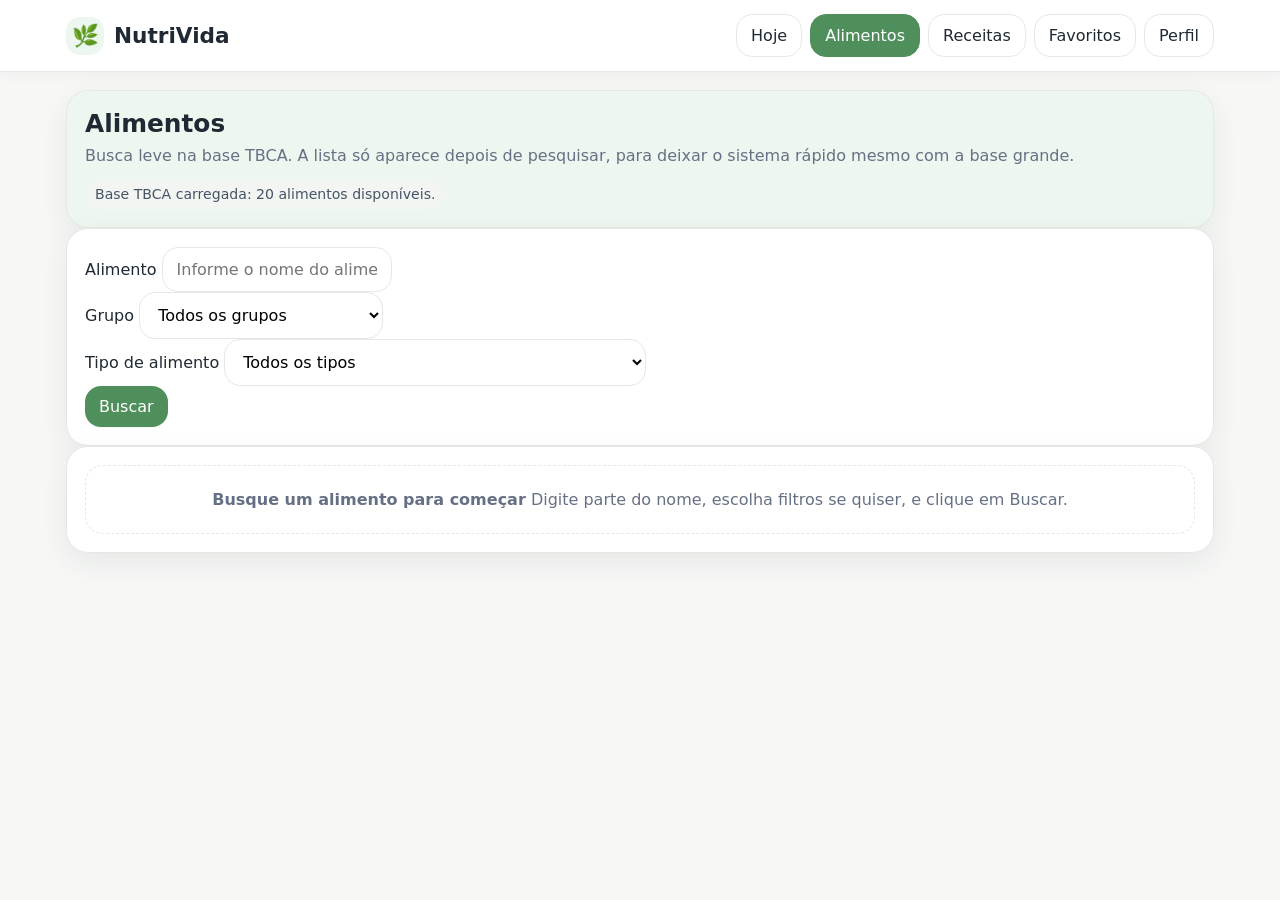
==== alimentos.html @ cc2fcd11 "Add files via upload" ====
<!doctype html>
<html lang="pt-BR">
<head>
<meta charset="utf-8">
<meta name="viewport" content="width=device-width,initial-scale=1">
<title>NutriVida - Alimentos TBCA</title>
<link rel="stylesheet" href="app.css?v=alimentos-definitivo1">
</head>
<body>
<header class="topbar">
  <div class="topbar-inner">
    <a class="brand" href="index.html"><span class="logo">🌿</span>NutriVida</a>
    <nav class="desktop-nav">
      <a class="navbtn" href="index.html">Hoje</a>
      <a class="navbtn active" href="alimentos.html">Alimentos</a>
      <a class="navbtn" href="receitas.html">Receitas</a>
      <a class="navbtn" href="favoritos.html">Favoritos</a>
      <a class="navbtn" href="perfil.html">Perfil</a>
    </nav>
  </div>
</header>

<main class="app">
  <section class="card soft">
    <h1 class="title">Alimentos</h1>
    <p class="subtitle">
      Busca leve na base TBCA. A lista só aparece depois de pesquisar, para deixar o sistema rápido mesmo com a base grande.
    </p>
    <div class="pill" id="tbcaStatus" style="margin-top:12px">Carregando tbca_pronto.json...</div>
  </section>

  <section class="food-search-shell">
    <div class="card food-search-card">
      <div class="food-search-form">
        <div>
          <label>Alimento</label>
          <input class="search" id="qFood" placeholder="Informe o nome do alimento ou parte dele..." onkeydown="if(event.key==='Enter') buscarAlimentos()">
        </div>

        <div>
          <label>Grupo</label>
          <select class="search" id="groupFood">
            <option value="">Todos os grupos</option>
          </select>
        </div>

        <div>
          <label>Tipo de alimento</label>
          <select class="search" id="typeFood">
            <option value="">Todos os tipos</option>
          </select>
        </div>

        <button class="primary" onclick="buscarAlimentos()">Buscar</button>
      </div>
    </div>

    <div id="foodResultsBox" class="card food-search-card">
      <div class="empty food-empty-start">
        <b>Busque um alimento para começar</b>
        Digite parte do nome, escolha filtros se quiser, e clique em Buscar.
      </div>
    </div>
  </section>
</main>

<div id="foodDetailModal" class="tbca-detail-modal">
  <div class="tbca-detail-card">
    <div id="foodDetailModalContent"></div>
  </div>
</div>

<div id="addFoodModal" class="modal-tbca">
  <div class="modal-tbca-card">
    <h2 style="margin-top:0">Adicionar ao diário</h2>
    <p class="subtitle" id="modalFoodName"></p>

    <div class="grid grid2" style="margin-top:12px">
      <div>
        <label>Data</label>
        <input class="search" id="modalDate" type="date">
      </div>
      <div>
        <label>Medida</label>
        <select class="search" id="modalMeasure" onchange="updateModalPreview()"></select>
      </div>
    </div>

    <div style="margin-top:12px">
      <label>Quantidade</label>
      <input class="search" id="modalQty" type="number" min="0.1" step="0.1" value="1" oninput="updateModalPreview()">
    </div>

    <div id="modalPreview" class="card" style="box-shadow:none;background:#fbfcfb;margin-top:12px"></div>

    <div class="meal-grid">
      <button class="meal-choice" onclick="confirmAddTBCA('Café da manhã')">☕ Café da manhã</button>
      <button class="meal-choice" onclick="confirmAddTBCA('Almoço')">🍛 Almoço</button>
      <button class="meal-choice" onclick="confirmAddTBCA('Lanche')">🍌 Lanche</button>
      <button class="meal-choice" onclick="confirmAddTBCA('Jantar')">🍽️ Jantar</button>
    </div>

    <button class="ghost" onclick="closeAddFoodModal()">Cancelar</button>
  </div>
</div>

<script src="app.js?v=alimentos-definitivo1"></script>
<script>
let tbcaFoods = [];
let selectedFoodId = null;
let ultimaBusca = [];

function normalizeText(v){
  return String(v||'').normalize('NFD').replace(/[\\u0300-\\u036f]/g,'').toLowerCase().trim();
}

function n(v){ return Number(v ?? 0) || 0; }

function fmtTBCA(v,d=1){
  return (Number(v)||0).toLocaleString('pt-BR',{maximumFractionDigits:d,minimumFractionDigits:d});
}

function todayISO(){ return new Date().toISOString().slice(0,10); }
function uid(){ return Date.now()+Math.floor(Math.random()*99999); }

function esc(v){
  return String(v??'')
    .replaceAll('&','&amp;')
    .replaceAll('<','&lt;')
    .replaceAll('>','&gt;')
    .replaceAll('"','&quot;')
    .replaceAll("'","&#039;");
}

function jsEsc(v){
  return String(v).replaceAll("\\\\","\\\\\\\\").replaceAll("'","\\\\'");
}

function foodNutrients(food){ return food?.nutrientes100g || {}; }
function measureNutrients(measure){ return measure?.nutrientes || {}; }

function scaleNutrients(base, qty){
  const out = {};
  Object.keys(base || {}).forEach(k => out[k] = n(base[k]) * qty);
  return out;
}

function foodMeasures(food){
  const measures = Array.isArray(food?.medidas) ? food.medidas : [];
  return [
    { id:'100g', nome:'100 g', rotulo:'100 g', quantidade:100, unidade:'g', nutrientes:foodNutrients(food), is100g:true },
    ...measures.map((m,idx)=>({
      id:m.id || ('m'+idx),
      nome:m.nome || m.rotulo || ('Medida '+(idx+1)),
      rotulo:m.rotulo || m.nome || ('Medida '+(idx+1)),
      quantidade:m.quantidade,
      unidade:m.unidade,
      nutrientes:measureNutrients(m),
      is100g:false
    }))
  ];
}

async function loadTBCA(){
  const status = document.getElementById('tbcaStatus');
  try{
    const r = await fetch('./tbca_pronto.json',{cache:'no-store'});
    if(!r.ok) throw new Error('tbca_pronto não encontrado');
    const json = await r.json();
    tbcaFoods = Array.isArray(json) ? json : (json.alimentos || []);
    tbcaFoods = tbcaFoods.filter(f=>f && f.nome);

    status.textContent = `Base TBCA carregada: ${tbcaFoods.length} alimentos disponíveis.`;

    populateFilters();
  }catch(e){
    status.textContent = 'Não encontrei tbca_pronto.json. Coloque o arquivo na mesma pasta deste alimentos.html.';
    document.getElementById('foodResultsBox').innerHTML = '<div class="empty">tbca_pronto.json não encontrado.</div>';
  }
}

function populateFilters(){
  const groupSel = document.getElementById('groupFood');
  const typeSel = document.getElementById('typeFood');

  const groups = [...new Set(tbcaFoods.map(f=>f.grupo).filter(Boolean))].sort((a,b)=>a.localeCompare(b,'pt-BR'));
  const types = [...new Set(tbcaFoods.map(f=>f.tipo_alimento).filter(Boolean))].sort((a,b)=>a.localeCompare(b,'pt-BR'));

  groupSel.innerHTML = '<option value="">Todos os grupos</option>' + groups.map(g=>`<option value="${esc(g)}">${esc(g)}</option>`).join('');
  typeSel.innerHTML = '<option value="">Todos os tipos</option>' + types.map(t=>`<option value="${esc(t)}">${esc(t)}</option>`).join('');
}

function buscarAlimentos(){
  const q = normalizeText(document.getElementById('qFood').value);
  const group = document.getElementById('groupFood').value;
  const type = document.getElementById('typeFood').value;

  if(!q && !group && !type){
    document.getElementById('foodResultsBox').innerHTML = `
      <div class="empty food-empty-start">
        <b>Informe uma busca ou selecione um filtro</b>
        Para não pesar, a lista não aparece automaticamente.
      </div>`;
    return;
  }

  let list = tbcaFoods.filter(f=>{
    const txt = normalizeText([f.nome,f.grupo,f.tipo_alimento,f.codigo].join(' '));
    return (!q || txt.includes(q)) &&
           (!group || f.grupo === group) &&
           (!type || f.tipo_alimento === type);
  });

  list.sort((a,b)=>String(a.nome).localeCompare(String(b.nome),'pt-BR'));

  ultimaBusca = list;
  renderResultadoSimples(list);
}

function renderResultadoSimples(list){
  const box = document.getElementById('foodResultsBox');

  if(!list.length){
    box.innerHTML = '<div class="empty">Nenhum alimento encontrado para esta busca.</div>';
    return;
  }

  const limited = list.slice(0,150);
  box.innerHTML = `
    <div class="food-results-head">
      <p class="subtitle"><b>${list.length}</b> resultado(s) encontrado(s). ${list.length > 150 ? 'Mostrando os primeiros 150.' : ''}</p>
      <button class="ghost" onclick="limparResultados()">Limpar resultados</button>
    </div>

    <div class="food-results-simple">
      ${limited.map(f=>`
        <div class="food-row-simple" onclick="showFoodDetail('${jsEsc(f.id)}')">
          <div>
            <h3>${esc(f.nome)}</h3>
            <small>${esc(f.grupo || 'Sem grupo')}</small>
          </div>
          <span class="pill">${esc(f.tipo_alimento || 'TBCA')}</span>
          <span class="food-eye" aria-hidden="true">👁️</span>
        </div>
      `).join('')}
    </div>
  `;
}

function limparResultados(){
  document.getElementById('qFood').value = '';
  document.getElementById('groupFood').value = '';
  document.getElementById('typeFood').value = '';
  ultimaBusca = [];
  document.getElementById('foodResultsBox').innerHTML = `
    <div class="empty food-empty-start">
      <b>Busque um alimento para começar</b>
      Digite parte do nome, escolha filtros se quiser, e clique em Buscar.
    </div>`;
}

function findFood(id){ return tbcaFoods.find(f => String(f.id) === String(id)); }

function showFoodDetail(id){
  const f = findFood(id);
  if(!f) return;

  const nut = foodNutrients(f);
  const measures = foodMeasures(f).filter(m=>!m.is100g);

  const content = `
    <div class="tbca-detail-header">
      <div>
        <h2 style="margin:0 0 6px">${esc(f.nome)}</h2>
        <p class="subtitle" style="margin:0">${esc(f.grupo || '')}</p>
        <div class="food-meta" style="margin-top:12px">
          <span class="pill">${esc(f.codigo || 'TBCA')}</span>
          <span class="pill">${esc(f.tipo_alimento || '')}</span>
          <span class="pill">${measures.length} medida(s)</span>
        </div>
      </div>
      <button class="tbca-close" onclick="closeFoodDetail()">×</button>
    </div>

    <div class="tbca-nutri-mini" style="margin-bottom:16px">
      <div class="metric"><span>kcal</span><b>${fmtTBCA(nut.kcal,0)}</b></div>
      <div class="metric"><span>Proteína</span><b>${fmtTBCA(nut.proteina)}g</b></div>
      <div class="metric"><span>Carbo</span><b>${fmtTBCA(nut.carbo)}g</b></div>
      <div class="metric"><span>Gordura</span><b>${fmtTBCA(nut.gordura)}g</b></div>
    </div>

    <div class="tbca-detail-grid">
      <section class="tbca-modal-section">
        <h3>Nutrientes por 100g</h3>
        ${nutritionTable(nut)}
      </section>

      <section class="tbca-modal-section">
        <h3>Medidas caseiras</h3>
        <div class="tbca-measures">
          ${measures.length ? measures.slice(0,12).map(m=>{
            const mn = m.nutrientes;
            return `<div class="tbca-measure">
              <div class="tbca-measure-head">
                <span>${esc(m.rotulo)}</span>
                <span>${fmtTBCA(mn.kcal,0)} kcal</span>
              </div>
              <small class="subtitle">Prot. ${fmtTBCA(mn.proteina)}g • Carbo ${fmtTBCA(mn.carbo)}g • Gord. ${fmtTBCA(mn.gordura)}g</small>
            </div>`;
          }).join('') : '<div class="empty">Sem medidas caseiras cadastradas para este alimento.</div>'}
        </div>
      </section>
    </div>

    <div class="food-actions" style="margin-top:16px">
      <button class="primary" onclick="openAddFoodModal('${jsEsc(f.id)}')">Adicionar ao diário</button>
      <button class="ghost" onclick="closeFoodDetail()">Fechar</button>
    </div>
  `;

  document.getElementById('foodDetailModalContent').innerHTML = content;
  document.getElementById('foodDetailModal').classList.add('open');
}

function closeFoodDetail(){
  document.getElementById('foodDetailModal').classList.remove('open');
}

function nutritionTable(nut){
  return `<div class="table-wrap tbca-table"><table>
    <thead><tr><th>Nutriente</th><th>Total</th></tr></thead>
    <tbody>
      <tr><td>Energia</td><td>${fmtTBCA(nut.kcal,0)} kcal</td></tr>
      <tr><td>Proteínas</td><td>${fmtTBCA(nut.proteina)} g</td></tr>
      <tr><td>Carboidratos</td><td>${fmtTBCA(nut.carbo)} g</td></tr>
      <tr><td>Gorduras</td><td>${fmtTBCA(nut.gordura)} g</td></tr>
      <tr><td>Fibras</td><td>${fmtTBCA(nut.fibra)} g</td></tr>
      <tr><td>Cálcio</td><td>${fmtTBCA(nut.calcio)} mg</td></tr>
      <tr><td>Ferro</td><td>${fmtTBCA(nut.ferro)} mg</td></tr>
      <tr><td>Sódio</td><td>${fmtTBCA(nut.sodio)} mg</td></tr>
      <tr><td>Colesterol</td><td>${fmtTBCA(nut.colesterol)} mg</td></tr>
      <tr><td>Vitamina C</td><td>${fmtTBCA(nut.vitamina_c)} mg</td></tr>
      <tr><td>Vitamina B6</td><td>${fmtTBCA(nut.vitamina_b6)} mg</td></tr>
      <tr><td>Vitamina B12</td><td>${fmtTBCA(nut.vitamina_b12)} mcg</td></tr>
      <tr><td>Zinco</td><td>${fmtTBCA(nut.zinco)} mg</td></tr>
    </tbody>
  </table></div>`;
}

function openAddFoodModal(id){
  const f = findFood(id);
  if(!f) return;

  selectedFoodId = id;
  document.getElementById('modalFoodName').textContent = f.nome;
  document.getElementById('modalDate').value = todayISO();

  const sel = document.getElementById('modalMeasure');
  const measures = foodMeasures(f);
  sel.innerHTML = measures.map(m => `<option value="${m.id}">${esc(m.rotulo)}</option>`).join('');
  document.getElementById('modalQty').value = '1';

  updateModalPreview();
  document.getElementById('addFoodModal').classList.add('open');
}

function closeAddFoodModal(){
  selectedFoodId = null;
  document.getElementById('addFoodModal').classList.remove('open');
}

function selectedMeasure(){
  const f = findFood(selectedFoodId);
  if(!f) return null;
  const id = document.getElementById('modalMeasure').value;
  return foodMeasures(f).find(m=>m.id===id);
}

function updateModalPreview(){
  const m = selectedMeasure();
  if(!m) return;
  const qty = Math.max(0, n(document.getElementById('modalQty').value) || 1);
  const nut = scaleNutrients(m.nutrientes, qty);
  document.getElementById('modalPreview').innerHTML = `
    <b>${esc(m.rotulo)}</b> × ${fmtTBCA(qty)}
    <div class="tbca-nutri-mini" style="margin-top:10px">
      <div class="metric"><span>kcal</span><b>${fmtTBCA(nut.kcal,0)}</b></div>
      <div class="metric"><span>Prot.</span><b>${fmtTBCA(nut.proteina)}g</b></div>
      <div class="metric"><span>Carbo</span><b>${fmtTBCA(nut.carbo)}g</b></div>
      <div class="metric"><span>Gord.</span><b>${fmtTBCA(nut.gordura)}g</b></div>
    </div>
  `;
}

function confirmAddTBCA(meal){
  const f = findFood(selectedFoodId);
  const m = selectedMeasure();
  if(!f || !m) return;

  const qty = Math.max(0, n(document.getElementById('modalQty').value) || 1);
  const nut = scaleNutrients(m.nutrientes, qty);

  const diary = JSON.parse(localStorage.getItem('nv_diary') || '[]');
  diary.push({
    id: uid(),
    tipo: 'tbca',
    foodId: 'tbca_' + f.id + '_' + m.id,
    food:{
      id: 'tbca_' + f.id + '_' + m.id,
      nome: `${f.nome} — ${m.rotulo} × ${fmtTBCA(qty)}`,
      kcal:nut.kcal,
      proteina:nut.proteina,
      carbo:nut.carbo,
      gordura:nut.gordura,
      fibra:nut.fibra,
      calcio:nut.calcio,
      ferro:nut.ferro,
      sodio:nut.sodio,
      colesterol:nut.colesterol,
      vitc:nut.vitamina_c,
      vitamina_b6:nut.vitamina_b6,
      vitamina_b12:nut.vitamina_b12,
      zinco:nut.zinco
    },
    meal,
    grams:100,
    when:document.getElementById('modalDate').value || todayISO(),
    tbca:{
      codigo:f.codigo,
      medida:m.rotulo,
      quantidade:qty,
      unidade:m.unidade,
      quantidade_medida:m.quantidade
    }
  });

  localStorage.setItem('nv_diary', JSON.stringify(diary));
  closeAddFoodModal();

  if(confirm('Alimento adicionado ao diário! Deseja abrir o Hoje agora?')){
    location.href = 'index.html';
  }
}

document.addEventListener('keydown', function(ev){
  if(ev.key === 'Escape'){
    closeFoodDetail();
    closeAddFoodModal();
  }
});

document.addEventListener('click', function(ev){
  const d = document.getElementById('foodDetailModal');
  const a = document.getElementById('addFoodModal');
  if(ev.target === d) closeFoodDetail();
  if(ev.target === a) closeAddFoodModal();
});

loadTBCA();
</script>
</body>
</html>
---- app.css ----
:root{
  --bg:#f7f8f6;--card:#fff;--text:#1f2933;--muted:#667085;--line:#e6e9e3;--brand:#4f8f5b;--brand2:#edf7ef;--warn:#fff7e6;--warnline:#f3d28b;--danger:#fff1f1;--shadow:0 10px 30px rgba(31,41,51,.08);--radius:22px;
}
*{box-sizing:border-box}body{margin:0;font-family:Inter,system-ui,-apple-system,Segoe UI,Roboto,Arial,sans-serif;background:var(--bg);color:var(--text)}a{color:inherit;text-decoration:none}button,input,select{font:inherit}.app{max-width:1180px;margin:0 auto;padding:18px 16px 96px}.topbar{position:sticky;top:0;z-index:10;background:rgba(247,248,246,.92);backdrop-filter:blur(10px);border-bottom:1px solid var(--line)}.topbar-inner{max-width:1180px;margin:0 auto;padding:14px 16px;display:flex;align-items:center;justify-content:space-between;gap:12px}.brand{display:flex;align-items:center;gap:10px;font-weight:900;font-size:1.35rem}.logo{width:38px;height:38px;border-radius:14px;background:linear-gradient(135deg,#5ba768,#dcefdc);display:grid;place-items:center}.desktop-nav{display:flex;gap:8px;align-items:center}.navbtn,.ghost,.primary{border:0;border-radius:16px;padding:11px 14px;background:#fff;box-shadow:0 1px 0 rgba(0,0,0,.04);cursor:pointer}.navbtn.active,.primary{background:var(--brand);color:#fff}.ghost{border:1px solid var(--line);box-shadow:none}.hero{display:grid;grid-template-columns:1.15fr .85fr;gap:18px;margin:18px 0}.card{background:var(--card);border:1px solid var(--line);border-radius:var(--radius);box-shadow:var(--shadow);padding:18px}.card.soft{background:var(--brand2)}.title{margin:0 0 6px;font-size:1.55rem}.subtitle{margin:0;color:var(--muted);line-height:1.45}.grid{display:grid;gap:14px}.grid2{grid-template-columns:repeat(2,minmax(0,1fr))}.grid3{grid-template-columns:repeat(3,minmax(0,1fr))}.grid4{grid-template-columns:repeat(5,minmax(0,1fr))}.metric{padding:14px;border:1px solid var(--line);border-radius:18px;background:#fff}.metric b{display:block;font-size:1.35rem;margin-top:4px}.progress{height:10px;background:#eef1ec;border-radius:999px;overflow:hidden;margin-top:10px}.bar{height:100%;background:var(--brand);width:0}.section-title{display:flex;align-items:center;justify-content:space-between;gap:10px;margin:22px 0 12px}.section-title h2{margin:0;font-size:1.15rem}.meal{display:flex;gap:12px;align-items:flex-start;justify-content:space-between;border:1px solid var(--line);border-radius:18px;padding:14px;background:#fff}.meal h3{margin:0 0 6px}.meal small{color:var(--muted)}.meal-list{display:grid;gap:10px}.pill{display:inline-flex;align-items:center;gap:6px;border-radius:999px;padding:7px 10px;background:#f2f5f1;color:#475467;font-size:.88rem}.warning{background:var(--warn);border-color:var(--warnline)}.bottom-nav{position:fixed;left:0;right:0;bottom:0;background:rgba(255,255,255,.96);backdrop-filter:blur(10px);border-top:1px solid var(--line);display:none;z-index:20}.bottom-nav-inner{max-width:720px;margin:0 auto;display:grid;grid-template-columns:repeat(3,1fr)}.bottom-nav button{border:0;background:transparent;padding:11px 6px;color:#475467}.bottom-nav button.active{color:var(--brand);font-weight:800}.more-menu{position:fixed;right:16px;bottom:74px;width:min(320px,calc(100vw - 32px));background:#fff;border:1px solid var(--line);border-radius:22px;box-shadow:var(--shadow);padding:8px;display:none;z-index:30}.more-menu.open{display:block}.more-menu a{display:flex;gap:10px;align-items:center;padding:13px;border-radius:16px}.more-menu a:hover{background:#f5f7f3}.tabs{display:flex;gap:8px;overflow:auto;padding-bottom:4px}.tab{border:1px solid var(--line);background:#fff;border-radius:999px;padding:10px 14px;white-space:nowrap;cursor:pointer}.tab.active{background:var(--brand);color:#fff;border-color:var(--brand)}.screen{display:none}.screen.active{display:block}.toolbar{display:flex;gap:10px;flex-wrap:wrap;margin:14px 0}.search{flex:1;min-width:220px;border:1px solid var(--line);border-radius:16px;padding:12px 14px;background:#fff}.food-card{display:grid;grid-template-columns:1fr auto;gap:10px;align-items:center;border:1px solid var(--line);border-radius:18px;background:#fff;padding:14px}.food-card h3{margin:0 0 6px;font-size:1rem}.food-meta{display:flex;gap:8px;flex-wrap:wrap;color:var(--muted);font-size:.88rem}.table-wrap{overflow:auto;border:1px solid var(--line);border-radius:18px;background:#fff}table{width:100%;border-collapse:collapse;min-width:760px}th,td{text-align:left;padding:12px;border-bottom:1px solid var(--line)}th{background:#f6f8f4;font-size:.88rem;color:#475467}.modal-back{position:fixed;inset:0;background:rgba(15,23,42,.35);display:none;align-items:flex-end;justify-content:center;z-index:50}.modal-back.open{display:flex}.modal{background:#fff;width:min(720px,100%);border-radius:26px 26px 0 0;padding:18px;max-height:86vh;overflow:auto}.modal-head{display:flex;align-items:center;justify-content:space-between;gap:10px}.close{border:0;background:#f2f4f0;border-radius:14px;padding:9px 12px;cursor:pointer}.formrow{display:grid;grid-template-columns:1fr 1fr;gap:10px;margin:10px 0}.field{display:grid;gap:6px}.field label{font-size:.85rem;color:#475467}.field input,.field select{border:1px solid var(--line);border-radius:14px;padding:11px;background:#fff}.empty{padding:24px;text-align:center;color:var(--muted);border:1px dashed var(--line);border-radius:18px;background:#fff}.recipe{border:1px solid var(--line);border-radius:20px;background:#fff;padding:16px}.recipe h3{margin:0 0 8px}.badge{background:var(--brand2);color:#2f6f3c;border-radius:999px;padding:5px 8px;font-size:.82rem}.footer-note{color:var(--muted);font-size:.88rem;margin:18px 0 0}.pc-panel{display:block}
@media(max-width:760px){.app{padding:14px 12px 92px}.desktop-nav{display:none}.bottom-nav{display:block}.hero,.grid2,.grid3{grid-template-columns:1fr}.card{border-radius:20px;padding:15px}.title{font-size:1.3rem}.topbar-inner{padding:12px}.pc-panel{display:none}.modal{border-radius:24px 24px 0 0}.formrow{grid-template-columns:1fr}table{min-width:620px}}

/* Upgrade: busca rápida no modal e ficha completa do alimento */
.food-pick-list{display:grid;gap:8px;max-height:260px;overflow:auto;margin:10px 0 14px;padding-right:4px}.food-pick{width:100%;text-align:left;border:1px solid var(--line);background:#fff;border-radius:15px;padding:10px 12px;cursor:pointer;display:grid;gap:3px}.food-pick small{color:var(--muted)}.food-pick:hover,.food-pick.active{background:var(--brand2);border-color:#b9d9bf}.food-card.clickable{cursor:pointer;transition:.15s transform,.15s box-shadow}.food-card.clickable:hover{transform:translateY(-1px);box-shadow:var(--shadow)}.hint{color:var(--muted);display:block;margin-top:7px}.detail-modal{width:min(820px,100%)}.nutri-grid{display:grid;grid-template-columns:repeat(3,minmax(0,1fr));gap:10px;margin:14px 0}.nutri-mini{border:1px solid var(--line);background:#fff;border-radius:18px;padding:12px}.nutri-mini span{display:block;color:var(--muted);font-size:.86rem}.nutri-mini b{display:block;font-size:1.15rem;margin-top:4px}.pretty-chart{border:1px solid var(--line);border-radius:20px;background:linear-gradient(135deg,#fff,#f6faf5);padding:14px;margin:12px 0}.pretty-chart h3{margin:0 0 10px}.chart-row{display:grid;grid-template-columns:110px 1fr 70px;gap:10px;align-items:center;margin:10px 0}.chart-track{height:15px;background:#edf0eb;border-radius:999px;overflow:hidden}.chart-track div{height:100%;border-radius:999px}.chart-row.c1 .chart-track div{background:#4f8f5b}.chart-row.c2 .chart-track div{background:#e4a43a}.chart-row.c3 .chart-track div{background:#d96b6b}.chart-row.c4 .chart-track div{background:#5892d0}.empty.small{padding:12px;font-size:.9rem}
@media(max-width:760px){.nutri-grid{grid-template-columns:repeat(2,minmax(0,1fr))}.chart-row{grid-template-columns:88px 1fr 54px;font-size:.9rem}.food-pick-list{max-height:220px}}

/* Upgrade: adicionar alimento simplificado */
.modal-add-simple{width:min(620px,100%)}
.food-pick-list.compact{max-height:230px;margin-bottom:10px}
.selected-food-box{border:1px solid #b9d9bf;background:var(--brand2);border-radius:18px;padding:13px 14px;margin:10px 0 12px}
.selected-food-box h3{margin:8px 0 4px;font-size:1.05rem}
.selected-food-box small{color:var(--muted)}
.simple-add-row{grid-template-columns:1fr 1fr;margin-top:10px}
.quick-grams{display:flex;gap:8px;flex-wrap:wrap;margin:10px 0 4px}
.quick-grams button{border:1px solid var(--line);background:#fff;border-radius:999px;padding:8px 12px;cursor:pointer}
.quick-grams button:hover{background:var(--brand2);border-color:#b9d9bf}
#modalAddBtn:disabled{opacity:.55;cursor:not-allowed;background:#8aa88f}
@media(max-width:760px){.modal-add-simple{max-height:82vh}.food-pick-list.compact{max-height:210px}.simple-add-row{grid-template-columns:1fr}.quick-grams button{flex:1}}


/* Upgrade: diário alimentar real */
.meal-block{display:block;padding:0;overflow:hidden}
.meal-head{display:flex;align-items:center;justify-content:space-between;gap:10px;padding:14px;background:#fff}
.diary-list{display:grid;gap:0;border-top:1px solid var(--line)}
.diary-item{display:grid;grid-template-columns:1fr auto;gap:10px;align-items:center;padding:12px 14px;border-bottom:1px solid var(--line);background:#fff}
.diary-item:last-child{border-bottom:0}
.diary-main{display:grid;gap:4px;min-width:0}
.diary-main b{white-space:nowrap;overflow:hidden;text-overflow:ellipsis}
.diary-main small{color:var(--muted);line-height:1.35}
.diary-actions{display:flex;align-items:center;gap:6px}
.diary-actions input{width:74px;border:1px solid var(--line);border-radius:12px;padding:8px;background:#fff;text-align:center}
.diary-actions span{color:var(--muted);font-size:.9rem}
.danger-btn{border:1px solid #f2caca;background:#fff5f5;color:#b42318;border-radius:12px;padding:8px 10px;cursor:pointer}
.danger-btn:hover{background:#ffe8e8}
.meal-empty{margin:0;border-left:0;border-right:0;border-bottom:0;border-radius:0;background:#fbfcfa;padding:14px}
@media(max-width:900px){.grid4{grid-template-columns:repeat(2,minmax(0,1fr))}}
@media(max-width:760px){.diary-item{grid-template-columns:1fr;align-items:start}.diary-actions{justify-content:flex-start}.meal-head{align-items:flex-start}.grid4{grid-template-columns:1fr 1fr}}


/* Upgrade: perfil + metas automáticas */
.profile-hero{grid-template-columns:1.2fr .8fr}
.profile-form{grid-template-columns:repeat(3,minmax(0,1fr))}
.profile-section-title{align-items:flex-start}
.mini-list{display:grid;gap:8px;margin-top:14px}
.mini-list span{display:block;border:1px solid var(--line);background:#fff;border-radius:14px;padding:10px 12px}
.warning{background:var(--warn);border-color:var(--warnline)}
@media(max-width:900px){.profile-form{grid-template-columns:repeat(2,minmax(0,1fr))}}
@media(max-width:760px){.profile-hero,.profile-form{grid-template-columns:1fr}.profile-section-title{align-items:center}}


/* Micronutrientes */
.micro-grid{display:grid;grid-template-columns:repeat(5,minmax(0,1fr));gap:12px;margin-bottom:18px}
.micro-card{background:#fff;border:1px solid var(--line,#e2e8e0);border-radius:18px;padding:14px;box-shadow:0 10px 30px rgba(20,40,30,.04);position:relative;overflow:hidden}
.micro-card span{display:block;font-size:.86rem;color:#44546a;margin-bottom:5px}
.micro-card b{display:block;font-size:1.25rem;margin-bottom:4px;color:#0f172a}
.micro-card small{color:#53627a;padding-right:48px;display:block;line-height:1.25}
.micro-card .progress{height:8px;margin-top:10px;border-radius:999px;background:#edf1ee;overflow:hidden}
.micro-card .bar{height:100%;border-radius:999px;background:#2f7d46}
.micro-card.baixo .bar{background:#d97706}
.micro-card.medio .bar{background:#65a30d}
.micro-card.ok .bar{background:#2f7d46}
.micro-percent{position:absolute;right:12px;top:12px;font-weight:800;background:#f4f7f4;border-radius:999px;padding:6px 9px;color:#183524;font-size:.88rem}
@media(max-width:900px){.micro-grid{grid-template-columns:repeat(2,minmax(0,1fr))}}
@media(max-width:520px){.micro-grid{grid-template-columns:1fr}.micro-card{border-radius:16px}}


/* Sugestões inteligentes */
.suggestion-grid{display:grid;grid-template-columns:repeat(3,minmax(0,1fr));gap:12px;margin-bottom:18px}
.suggestion-note{grid-column:1/-1;border:1px solid #cfe4d2;background:#f1f8f2;border-radius:18px;padding:12px 14px;color:#254b2e;line-height:1.35}
.suggestion-card{background:#fff;border:1px solid var(--line);border-radius:20px;padding:14px;box-shadow:0 10px 30px rgba(20,40,30,.04)}
.suggestion-top{display:flex;align-items:flex-start;justify-content:space-between;gap:10px;margin-bottom:10px}
.suggestion-card h3{margin:0 0 4px;font-size:1rem;line-height:1.25}
.suggestion-card small{color:var(--muted);line-height:1.35}
.suggestion-metas{display:flex;gap:6px;flex-wrap:wrap;margin:10px 0}
.suggestion-metas span{background:#f6f8f4;border:1px solid var(--line);border-radius:999px;padding:6px 8px;font-size:.82rem;color:#475467}
.suggestion-actions{margin:10px 0 0}
.suggestion-actions .primary,.suggestion-actions .ghost{padding:9px 12px;border-radius:14px}
.suggestion-ok{grid-column:1/-1}
@media(max-width:900px){.suggestion-grid{grid-template-columns:repeat(2,minmax(0,1fr))}}
@media(max-width:560px){.suggestion-grid{grid-template-columns:1fr}.suggestion-note{font-size:.92rem}.suggestion-top{display:grid}.suggestion-card{border-radius:18px}}

/* Upgrade: Excesso inteligente */
.metric-atenção,.meal-atenção{border-color:#facc15;background:#fffbeb}
.metric-excesso,.meal-excesso,.excess-alert{border-color:#fecaca;background:#fff1f2}
.metric-excesso .bar{background:#dc2626}
.metric-atenção .bar{background:#eab308}
.pill-atenção{background:#fef3c7;color:#854d0e}
.pill-excesso{background:#fee2e2;color:#991b1b;font-weight:800}
.excess-alert{margin-bottom:10px}
.micro-card.atenção{border-color:#facc15;background:#fffbeb}
.micro-card.atenção .bar{background:#eab308}
.micro-card.excesso{border-color:#fecaca;background:#fff1f2}
.micro-card.excesso .bar{background:#dc2626}
.micro-card.excesso .micro-percent{background:#fee2e2;color:#991b1b;font-weight:900}
.micro-card.atenção .micro-percent{background:#fef3c7;color:#854d0e;font-weight:900}
.micro-excess-note{grid-column:1/-1;border:1px solid #fecaca;background:#fff1f2;color:#7f1d1d;border-radius:16px;padding:12px 14px;font-size:.92rem;line-height:1.35}


/* Upgrade: refeição automática */
.meal-head-actions{display:flex;gap:8px;flex-wrap:wrap;justify-content:flex-end}
.auto-meal-modal{max-width:720px}
.auto-meal-note{background:#f1f8e9;border:1px solid #dcefcf;border-radius:16px;padding:12px 14px;margin-bottom:12px;color:#335c24}
.auto-meal-list{display:grid;gap:10px;margin:12px 0}
.auto-meal-item{display:flex;justify-content:space-between;gap:14px;align-items:center;background:#fff;border:1px solid #e8ece8;border-radius:18px;padding:14px}
.auto-meal-item b{display:inline-block;margin-bottom:4px;color:#2f6b36}
.auto-meal-item span{display:block;font-weight:700}
.auto-meal-item small{display:block;color:#66706a;margin-top:3px}
.auto-grams{display:flex;align-items:center;gap:6px;white-space:nowrap}
.auto-grams input{width:82px;border:1px solid #d8ddd8;border-radius:12px;padding:10px;font-size:15px;background:#fafafa}
.auto-meal-totals{display:flex;gap:8px;flex-wrap:wrap;margin-top:12px}
.auto-meal-totals span{background:#f6f7f6;border:1px solid #e1e5e1;border-radius:999px;padding:8px 10px;font-weight:700;color:#36453a}
@media(max-width:720px){
  .meal-head-actions{width:100%;justify-content:stretch}
  .meal-head-actions button{flex:1}
  .auto-meal-item{align-items:flex-start;flex-direction:column}
  .auto-grams input{width:110px}
}


/* Upgrade: medidas caseiras */
.household-list{gap:12px}
.household-item{align-items:center}
.household-main{display:flex;align-items:center;gap:12px;min-width:0}
.household-emoji{width:42px;height:42px;border-radius:14px;background:#f1f8e9;display:grid;place-items:center;font-size:1.35rem;flex:0 0 auto}
.household-controls{gap:8px}
.household-controls button{width:34px;height:34px;border:1px solid #d8ddd8;background:#fff;border-radius:12px;font-weight:900;font-size:1rem;color:#285b32;cursor:pointer}
.household-controls input{width:64px;text-align:center}
@media(max-width:720px){.household-main{align-items:flex-start}.household-controls{width:100%;justify-content:flex-start}.household-controls input{width:80px}}


/* ===== NutriVida - menu branco padronizado ===== */
.topbar{
  background:#fff !important;
  backdrop-filter:none !important;
  border-bottom:1px solid var(--line) !important;
  box-shadow:0 2px 14px rgba(31,41,51,.05) !important;
}
.topbar-inner{padding:14px 16px !important;}
.brand{color:var(--text);text-decoration:none;}
.logo{
  background:#edf7ef !important;
  box-shadow:none !important;
}
.desktop-nav{gap:8px;}
.navbtn{
  background:#fff !important;
  border:1px solid var(--line) !important;
  box-shadow:none !important;
  color:var(--text) !important;
  text-decoration:none !important;
}
.navbtn.active{
  background:var(--brand) !important;
  border-color:var(--brand) !important;
  color:#fff !important;
}

/* ===== Receitas ===== */
.recipe-list{display:grid;grid-template-columns:repeat(2,minmax(0,1fr));gap:14px}
.recipe-card{display:flex;flex-direction:column;gap:12px}
.recipe-card h3{margin:0;font-size:1.15rem}
.recipe-meta{display:flex;gap:8px;flex-wrap:wrap}
.recipe-pill{display:inline-flex;border:1px solid var(--line);background:#f8faf7;border-radius:999px;padding:7px 10px;color:var(--muted);font-size:.86rem;font-weight:700}
.recipe-actions{display:flex;gap:8px;flex-wrap:wrap;margin-top:auto}
.recipe-layout{display:grid;grid-template-columns:minmax(0,1fr) 390px;gap:14px;align-items:start}
.recipe-side{position:sticky;top:92px}
.recipe-form{margin-top:16px}
.form-grid{display:grid;grid-template-columns:repeat(2,minmax(0,1fr));gap:12px}
.full{grid-column:1/-1}
.ingredient-editor{display:grid;gap:10px;margin-top:8px}
.ingredient-line{display:grid;grid-template-columns:minmax(180px,1.5fr) 90px 130px 90px 42px;gap:8px;align-items:end;padding:10px;border:1px solid var(--line);border-radius:18px;background:#fbfcfb;position:relative}
.suggestions{position:absolute;left:10px;right:10px;top:72px;background:#fff;border:1px solid var(--line);border-radius:16px;box-shadow:0 18px 35px rgba(31,41,51,.18);z-index:9999;max-height:320px;overflow-y:auto;display:none}
.suggestions button{width:100%;padding:12px 14px;border:0;background:#fff;text-align:left;cursor:pointer;border-bottom:1px solid #eef1ec;color:var(--text);font-size:.95rem;line-height:1.35}
.suggestions button:hover{background:#f0f7f1}
.suggestions small{display:block;color:var(--muted);margin-top:4px;font-size:.82rem}
.macro-mini{display:grid;grid-template-columns:repeat(4,1fr);gap:8px}
.macro-mini .metric{padding:10px}
.ingredients-list{list-style:none;margin:12px 0;padding:0;display:grid;gap:8px}
.ingredients-list li{padding:10px;border:1px solid var(--line);border-radius:16px;background:#fbfcfb;display:flex;justify-content:space-between;gap:10px}
.ingredients-list small{display:block;color:var(--muted);margin-top:3px}
.modal-recipe{position:fixed;inset:0;background:rgba(31,41,51,.35);display:none;align-items:center;justify-content:center;padding:18px;z-index:1000}
.modal-recipe.open{display:flex}
.modal-card{background:#fff;border:1px solid var(--line);border-radius:24px;box-shadow:0 24px 60px rgba(31,41,51,.25);max-width:460px;width:100%;padding:18px}
.meal-grid{display:grid;grid-template-columns:repeat(2,1fr);gap:10px;margin:14px 0}
.meal-choice{border:1px solid var(--line);background:#fff;border-radius:18px;padding:14px;text-align:left;font-weight:900;cursor:pointer}
.meal-choice:hover{border-color:var(--brand);background:#f0f7f1}
@media(max-width:920px){
  .recipe-layout{grid-template-columns:1fr}
  .recipe-side{position:static}
  .recipe-list{grid-template-columns:1fr}
}
@media(max-width:720px){
  .form-grid{grid-template-columns:1fr}
  .ingredient-line{grid-template-columns:1fr}
  .suggestions{position:static;margin-top:8px}
  .macro-mini{grid-template-columns:repeat(2,1fr)}
  .meal-grid{grid-template-columns:1fr}
}


/* ===== Ajuste final receitas: tabela sem scroll e formulário mais alinhado ===== */
.recipe-side .table-wrap,
#recipeDetail .table-wrap{
  overflow-x: visible !important;
}

.recipe-side table,
#recipeDetail table{
  width: 100% !important;
  min-width: 0 !important;
  table-layout: fixed !important;
}

.recipe-side table th:first-child,
.recipe-side table td:first-child,
#recipeDetail table th:first-child,
#recipeDetail table td:first-child{
  width: 52% !important;
}

.recipe-side table th:last-child,
.recipe-side table td:last-child,
#recipeDetail table th:last-child,
#recipeDetail table td:last-child{
  width: 48% !important;
  text-align: right !important;
  font-weight: 800;
}

.recipe-layout{
  grid-template-columns:minmax(0,1fr) 420px !important;
  gap:20px !important;
}

.recipe-form{
  max-width: 860px;
}

.ingredient-line{
  grid-template-columns:minmax(220px,1.7fr) 80px 130px 100px 42px !important;
}

.form-grid textarea.search{
  min-height: 92px;
}

#rPreparo{
  min-height: 150px;
}

@media(max-width:720px){
  .ingredient-line{grid-template-columns:1fr !important;}
  .recipe-side table th:last-child,
  .recipe-side table td:last-child,
  #recipeDetail table th:last-child,
  #recipeDetail table td:last-child{text-align:left !important;}
}


/* ===== NutriVida TBCA - Página Alimentos ===== */
.tbca-layout{
  display:grid;
  grid-template-columns:minmax(0,1fr) 410px;
  gap:18px;
  align-items:start;
}
.tbca-side{
  position:sticky;
  top:92px;
}
.food-grid{
  display:grid;
  grid-template-columns:repeat(2,minmax(0,1fr));
  gap:14px;
}
.food-card{
  display:flex;
  flex-direction:column;
  gap:12px;
}
.food-card h3{
  margin:0;
  font-size:1.12rem;
}
.food-card .subtitle{
  min-height:38px;
}
.food-meta{
  display:flex;
  flex-wrap:wrap;
  gap:8px;
}
.food-actions{
  display:flex;
  flex-wrap:wrap;
  gap:8px;
  margin-top:auto;
}
.tbca-measures{
  display:grid;
  gap:8px;
  margin-top:10px;
}
.tbca-measure{
  border:1px solid var(--line);
  background:#fff;
  border-radius:16px;
  padding:10px;
  display:grid;
  gap:6px;
}
.tbca-measure-head{
  display:flex;
  justify-content:space-between;
  gap:10px;
  font-weight:800;
}
.tbca-nutri-mini{
  display:grid;
  grid-template-columns:repeat(4,1fr);
  gap:8px;
}
.tbca-nutri-mini .metric{
  padding:10px;
}
.tbca-table table{
  width:100%;
  table-layout:fixed;
}
.tbca-table td:last-child,
.tbca-table th:last-child{
  text-align:right;
  font-weight:800;
}
.modal-tbca{
  position:fixed;
  inset:0;
  background:rgba(31,41,51,.35);
  display:none;
  align-items:center;
  justify-content:center;
  padding:18px;
  z-index:1000;
}
.modal-tbca.open{display:flex}
.modal-tbca-card{
  background:#fff;
  border:1px solid var(--line);
  border-radius:24px;
  box-shadow:0 24px 60px rgba(31,41,51,.25);
  max-width:520px;
  width:100%;
  padding:18px;
}
.meal-grid{
  display:grid;
  grid-template-columns:repeat(2,1fr);
  gap:10px;
  margin:14px 0;
}
.meal-choice{
  border:1px solid var(--line);
  background:#fff;
  border-radius:18px;
  padding:14px;
  text-align:left;
  font-weight:900;
  cursor:pointer;
}
.meal-choice:hover{
  border-color:var(--brand);
  background:#f0f7f1;
}
@media(max-width:920px){
  .tbca-layout{grid-template-columns:1fr}
  .tbca-side{position:static}
  .food-grid{grid-template-columns:1fr}
}
@media(max-width:720px){
  .tbca-nutri-mini{grid-template-columns:repeat(2,1fr)}
  .meal-grid{grid-template-columns:1fr}
}


/* ===== TBCA Profissional normalizado ===== */
.tbca-layout{display:block !important;}
.tbca-side{display:none !important;}
.food-grid{display:grid;grid-template-columns:repeat(3,minmax(0,1fr));gap:14px}
.food-card{display:flex;flex-direction:column;gap:12px;transition:.18s ease}
.food-card:hover{transform:translateY(-2px);box-shadow:0 14px 34px rgba(31,41,51,.10)}
.food-card h3{margin:0;font-size:1.12rem}
.food-meta,.food-actions{display:flex;flex-wrap:wrap;gap:8px}
.food-actions{margin-top:auto}
.tbca-nutri-mini{display:grid;grid-template-columns:repeat(4,1fr);gap:8px}
.tbca-nutri-mini .metric{padding:10px}
.tbca-detail-modal{position:fixed;inset:0;background:rgba(31,41,51,.42);backdrop-filter:blur(4px);display:none;align-items:center;justify-content:center;padding:22px;z-index:1200}
.tbca-detail-modal.open{display:flex}
.tbca-detail-card{width:min(880px,96vw);max-height:88vh;overflow:auto;background:#fff;border:1px solid var(--line);border-radius:28px;box-shadow:0 30px 80px rgba(31,41,51,.28);padding:22px;animation:tbcaPop .18s ease-out}
@keyframes tbcaPop{from{transform:translateY(12px) scale(.98);opacity:.7}to{transform:translateY(0) scale(1);opacity:1}}
.tbca-detail-header{display:flex;justify-content:space-between;gap:14px;align-items:flex-start;margin-bottom:14px}
.tbca-close{width:42px;height:42px;border-radius:999px;border:1px solid var(--line);background:#fff;cursor:pointer;font-size:20px;font-weight:900}
.tbca-close:hover{background:#fff1f2;color:#b91c1c;border-color:#fecaca}
.tbca-detail-grid{display:grid;grid-template-columns:1fr 1fr;gap:16px;align-items:start}
.tbca-modal-section{background:#fbfcfb;border:1px solid var(--line);border-radius:20px;padding:14px}
.tbca-modal-section h3{margin-top:0}
.tbca-measures{display:grid;gap:8px;margin-top:10px}
.tbca-measure{border:1px solid var(--line);background:#fff;border-radius:16px;padding:10px;display:grid;gap:6px}
.tbca-measure-head{display:flex;justify-content:space-between;gap:10px;font-weight:800}
.tbca-table{overflow:visible !important}
.tbca-table table{min-width:0 !important;width:100% !important;table-layout:fixed !important}
.tbca-table th:first-child,.tbca-table td:first-child{width:55%}
.tbca-table th:last-child,.tbca-table td:last-child{width:45%;text-align:right;font-weight:800}
.modal-tbca{position:fixed;inset:0;background:rgba(31,41,51,.35);display:none;align-items:center;justify-content:center;padding:18px;z-index:1300}
.modal-tbca.open{display:flex}
.modal-tbca-card{background:#fff;border:1px solid var(--line);border-radius:24px;box-shadow:0 24px 60px rgba(31,41,51,.25);max-width:520px;width:100%;padding:18px}
.meal-grid{display:grid;grid-template-columns:repeat(2,1fr);gap:10px;margin:14px 0}
.meal-choice{border:1px solid var(--line);background:#fff;border-radius:18px;padding:14px;text-align:left;font-weight:900;cursor:pointer}
.meal-choice:hover{border-color:var(--brand);background:#f0f7f1}
@media(max-width:1100px){.food-grid{grid-template-columns:repeat(2,minmax(0,1fr))}}
@media(max-width:720px){.food-grid{grid-template-columns:1fr}.tbca-detail-grid{grid-template-columns:1fr}.tbca-detail-card{padding:16px;border-radius:22px}.tbca-nutri-mini{grid-template-columns:repeat(2,1fr)}.meal-grid{grid-template-columns:1fr}}
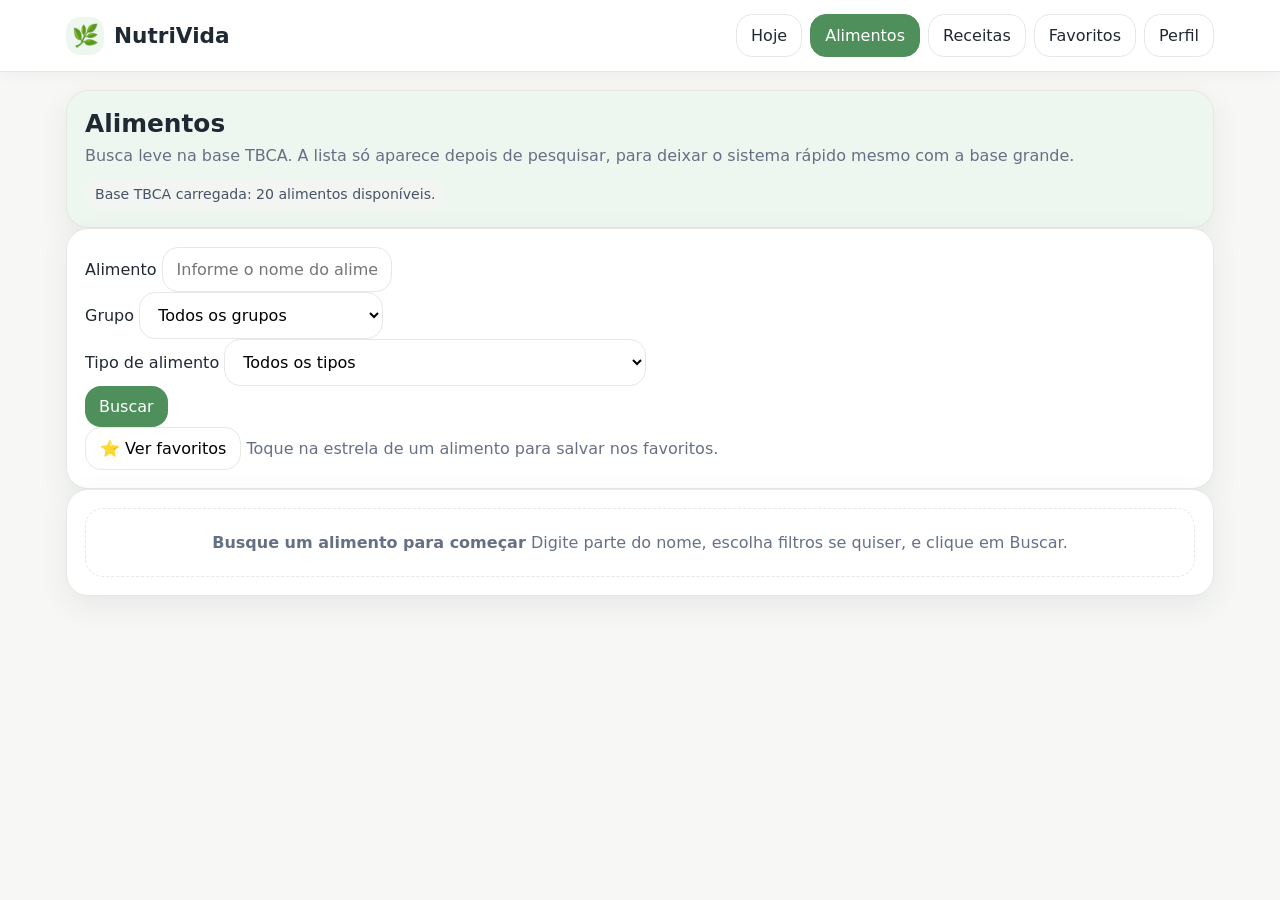
==== commit 8339e292: "Update alimentos.html" ====
--- a/alimentos.html
+++ b/alimentos.html
@@ -4,7 +4,7 @@
 <meta charset="utf-8">
 <meta name="viewport" content="width=device-width,initial-scale=1">
 <title>NutriVida - Alimentos TBCA</title>
-<link rel="stylesheet" href="app.css?v=alimentos-definitivo1">
+<link rel="stylesheet" href="app.css?v=alimentos-fav1">
 </head>
 <body>
 <header class="topbar">
@@ -53,6 +53,11 @@
 
         <button class="primary" onclick="buscarAlimentos()">Buscar</button>
       </div>
+
+      <div class="favorite-filter-bar">
+        <button class="ghost" onclick="mostrarFavoritos()">⭐ Ver favoritos</button>
+        <span class="subtitle">Toque na estrela de um alimento para salvar nos favoritos.</span>
+      </div>
     </div>
 
     <div id="foodResultsBox" class="card food-search-card">
@@ -104,11 +109,49 @@
   </div>
 </div>
 
-<script src="app.js?v=alimentos-definitivo1"></script>
+<script src="app.js?v=alimentos-fav1"></script>
 <script>
 let tbcaFoods = [];
 let selectedFoodId = null;
 let ultimaBusca = [];
+
+const FOOD_FAV_KEY = 'nv_fav_foods_tbca';
+
+function getFoodFavorites(){
+  try{return JSON.parse(localStorage.getItem(FOOD_FAV_KEY)) || [];}catch(e){return [];}
+}
+
+function saveFoodFavorites(ids){
+  localStorage.setItem(FOOD_FAV_KEY, JSON.stringify(ids));
+}
+
+function isFoodFavorite(id){
+  return getFoodFavorites().includes(String(id));
+}
+
+function toggleFoodFavorite(id, ev){
+  if(ev) ev.stopPropagation();
+  id = String(id);
+  let favs = getFoodFavorites();
+  if(favs.includes(id)){
+    favs = favs.filter(x => x !== id);
+  }else{
+    favs.push(id);
+  }
+  saveFoodFavorites(favs);
+  renderResultadoSimples(ultimaBusca);
+}
+
+function mostrarFavoritos(){
+  const favs = getFoodFavorites();
+  if(!favs.length){
+    document.getElementById('foodResultsBox').innerHTML = '<div class="empty">Nenhum alimento favorito ainda.</div>';
+    return;
+  }
+  const list = tbcaFoods.filter(f => favs.includes(String(f.id)));
+  ultimaBusca = list;
+  renderResultadoSimples(list);
+}
 
 function normalizeText(v){
   return String(v||'').normalize('NFD').replace(/[\\u0300-\\u036f]/g,'').toLowerCase().trim();
@@ -240,6 +283,9 @@
             <small>${esc(f.grupo || 'Sem grupo')}</small>
           </div>
           <span class="pill">${esc(f.tipo_alimento || 'TBCA')}</span>
+          <button class="food-star ${isFoodFavorite(f.id) ? 'active' : ''}" title="Favoritar" onclick="toggleFoodFavorite('${jsEsc(f.id)}', event)">
+            ${isFoodFavorite(f.id) ? '⭐' : '☆'}
+          </button>
           <span class="food-eye" aria-hidden="true">👁️</span>
         </div>
       `).join('')}
@@ -277,6 +323,9 @@
           <span class="pill">${esc(f.codigo || 'TBCA')}</span>
           <span class="pill">${esc(f.tipo_alimento || '')}</span>
           <span class="pill">${measures.length} medida(s)</span>
+          <button class="food-star ${isFoodFavorite(f.id) ? 'active' : ''}" title="Favoritar" onclick="toggleFoodFavorite('${jsEsc(f.id)}', event); showFoodDetail('${jsEsc(f.id)}')">
+            ${isFoodFavorite(f.id) ? '⭐' : '☆'}
+          </button>
         </div>
       </div>
       <button class="tbca-close" onclick="closeFoodDetail()">×</button>
--- a/app.css
+++ b/app.css
@@ -383,6 +383,51 @@
 @media(max-width:720px){
   .tbca-nutri-mini{grid-template-columns:repeat(2,1fr)}
   .meal-grid{grid-template-columns:1fr}
+}
+
+/* ===== LISTA BONITA TBCA ===== */
+
+.food-results-simple{
+  display:grid;
+  gap:18px;
+  margin-top:16px;
+}
+
+.food-row-simple{
+  background:#fff;
+  border:1px solid #e5e7eb;
+  border-radius:20px;
+  padding:16px;
+  display:grid;
+  grid-template-columns:1fr auto auto;
+  gap:12px;
+  align-items:center;
+  cursor:pointer;
+  transition:.18s ease;
+}
+
+.food-row-simple:hover{
+  transform:translateY(-2px);
+  box-shadow:0 12px 28px rgba(31,41,51,.12);
+}
+
+.food-row-simple h3{
+  margin:0;
+  font-size:0.95rem;
+  font-weight:600;
+}
+
+.food-row-simple:hover h3{
+  text-decoration:underline;
+}
+
+.food-eye{
+  font-size:18px;
+  opacity:.6;
+}
+
+.food-row-simple:hover .food-eye{
+  opacity:1;
 }
 
 
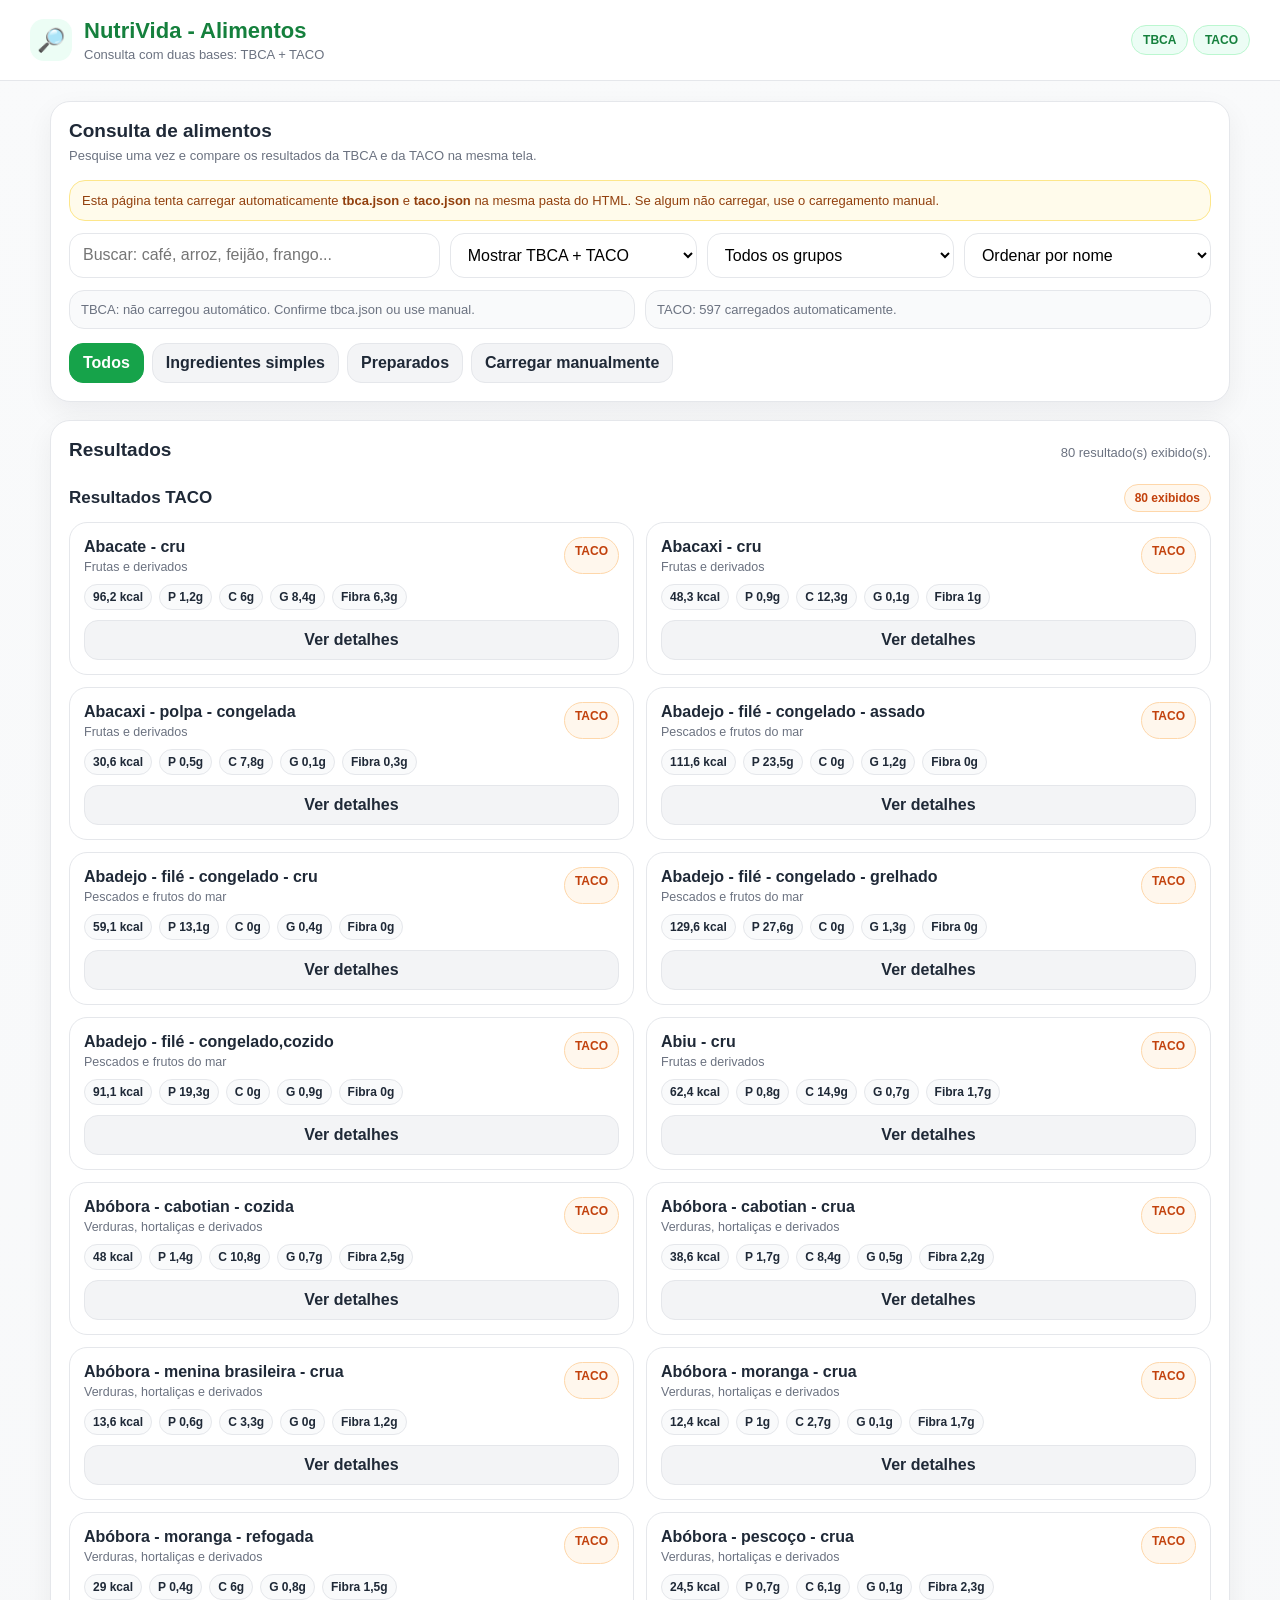
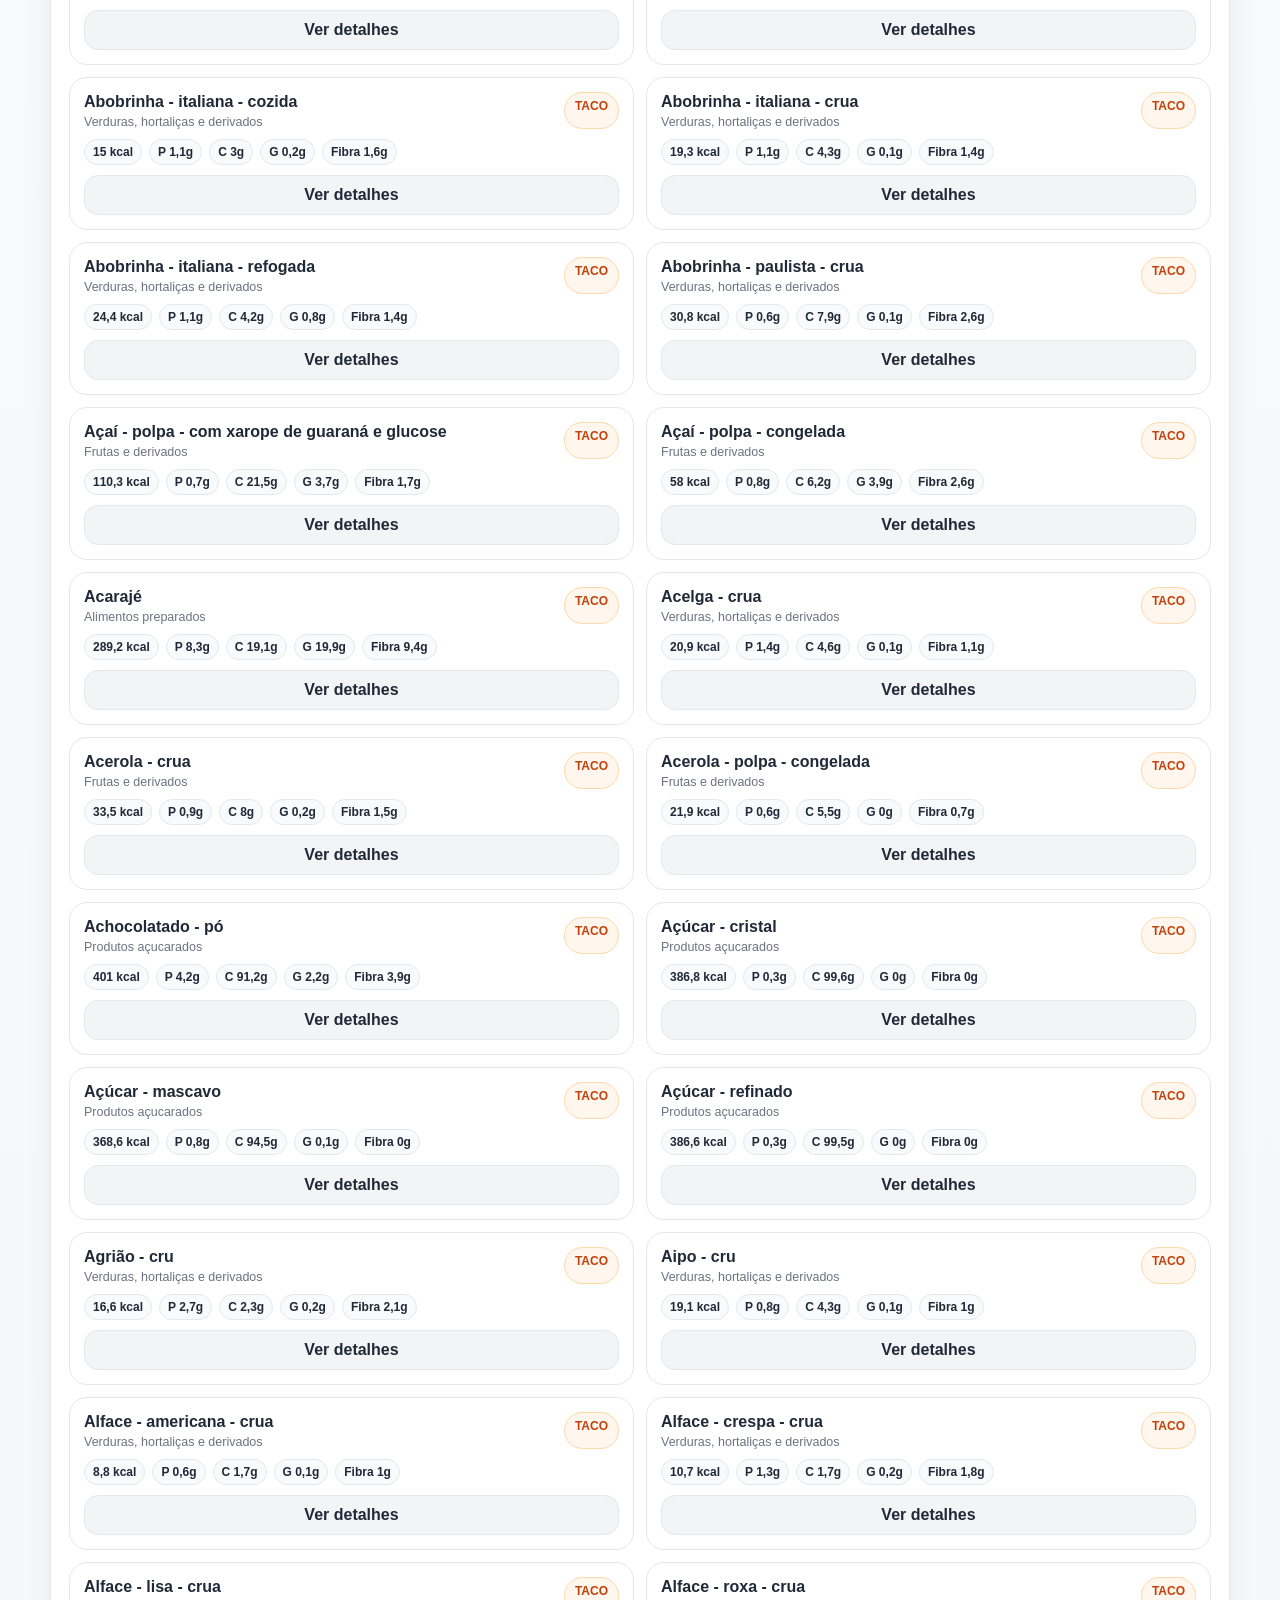
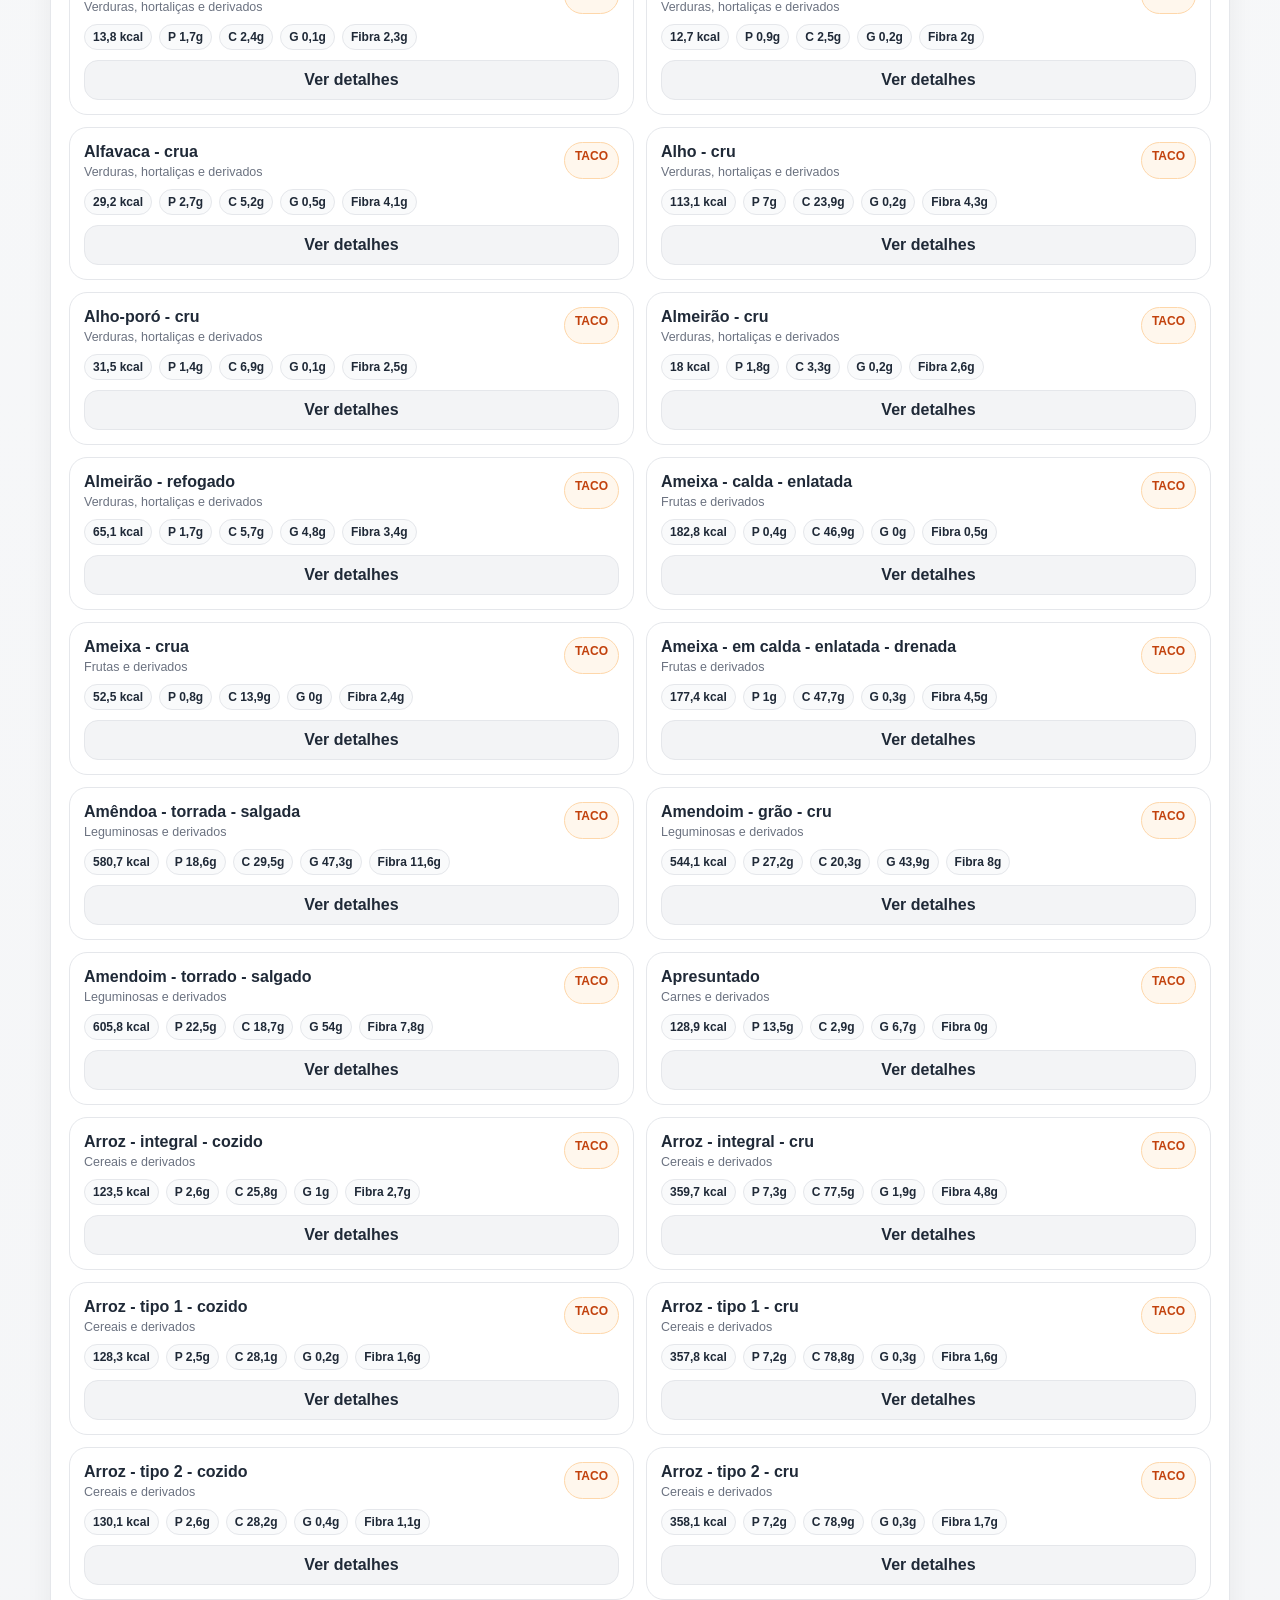
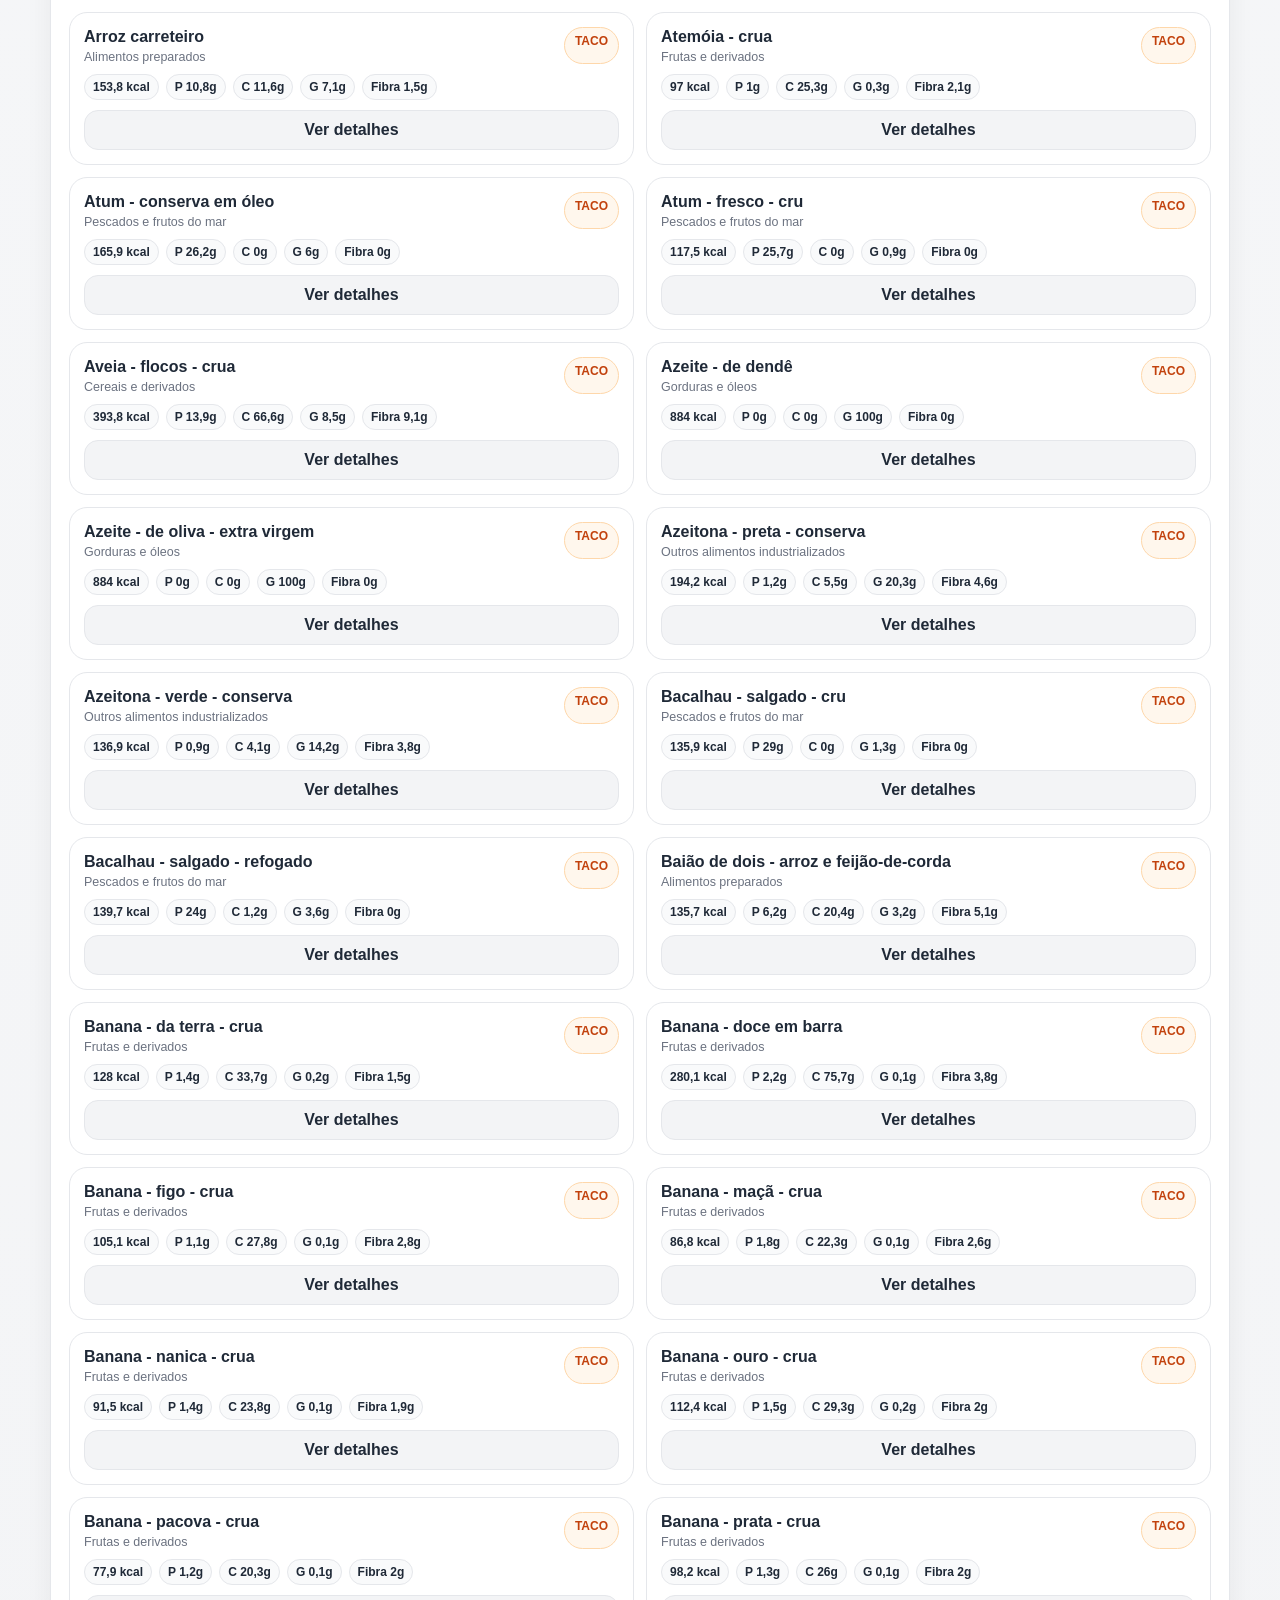
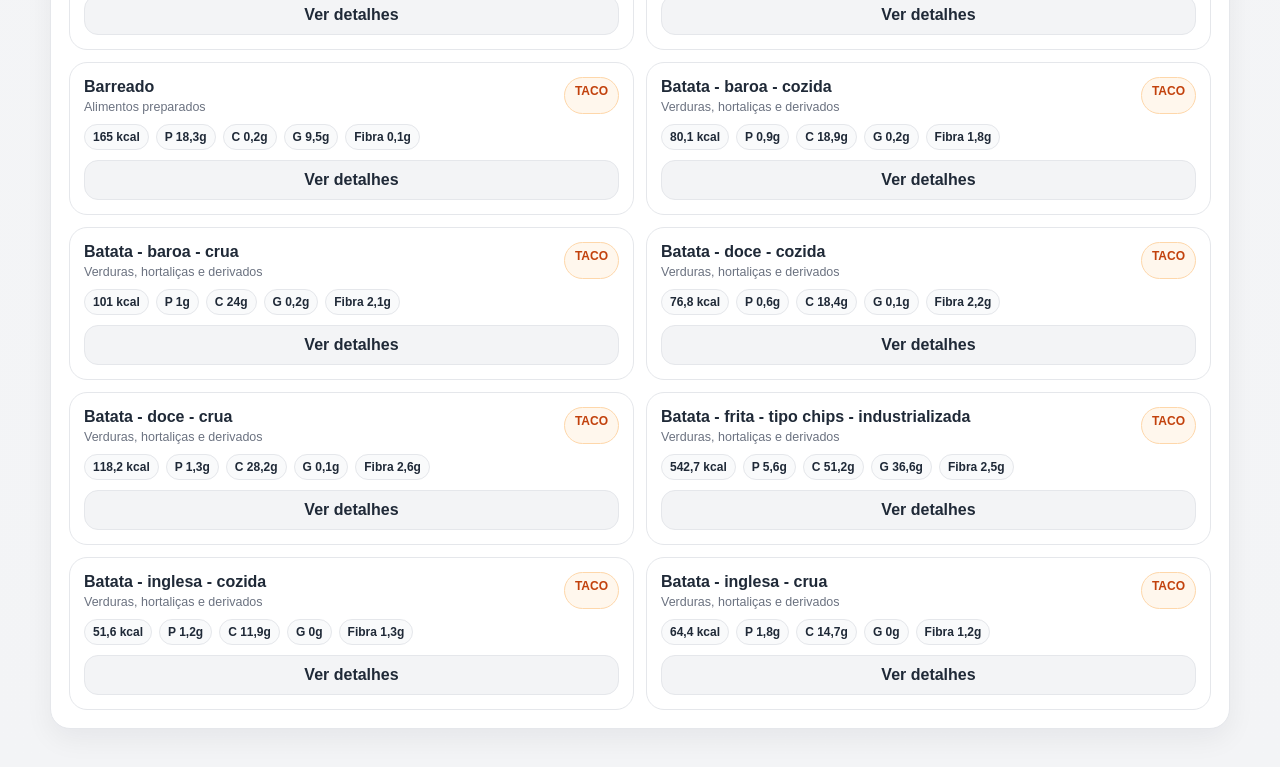
==== commit e49835e9: "Update alimentos.html" ====
--- a/alimentos.html
+++ b/alimentos.html
@@ -1,511 +1,144 @@
-<!doctype html>
+<!DOCTYPE html>
 <html lang="pt-BR">
 <head>
-<meta charset="utf-8">
-<meta name="viewport" content="width=device-width,initial-scale=1">
-<title>NutriVida - Alimentos TBCA</title>
-<link rel="stylesheet" href="app.css?v=alimentos-fav1">
+<meta charset="UTF-8">
+<meta name="viewport" content="width=device-width, initial-scale=1.0">
+<title>NutriVida - Alimentos TBCA + TACO</title>
+<style>
+:root{--bg:#f6f7f9;--card:#fff;--text:#1f2937;--muted:#6b7280;--line:#e5e7eb;--green:#16a34a;--green2:#15803d;--soft:#ecfdf5;--blue:#2563eb;--blueSoft:#eff6ff;--orange:#f97316;--orangeSoft:#fff7ed;--shadow:0 10px 28px rgba(15,23,42,.06);--radius:20px}
+*{box-sizing:border-box}
+body{margin:0;font-family:Arial,Helvetica,sans-serif;background:linear-gradient(180deg,#f9fafb,#f3f4f6);color:var(--text)}
+header{background:#fff;border-bottom:1px solid var(--line);padding:18px 22px;position:sticky;top:0;z-index:20}
+.wrap{max-width:1220px;margin:auto}
+.head{display:flex;justify-content:space-between;gap:12px;align-items:center}
+.logo{display:flex;gap:12px;align-items:center}.icon{width:42px;height:42px;border-radius:14px;background:var(--soft);display:flex;align-items:center;justify-content:center;font-size:23px}
+h1{font-size:22px;color:var(--green2);margin:0}.sub{color:var(--muted);font-size:13px;margin:3px 0 0}
+.badge{display:inline-block;background:var(--soft);color:var(--green2);border:1px solid #bbf7d0;padding:7px 11px;border-radius:999px;font-size:12px;font-weight:800}
+main{max-width:1220px;margin:auto;padding:20px}.card{background:var(--card);border:1px solid var(--line);border-radius:var(--radius);padding:18px;box-shadow:var(--shadow);margin-bottom:18px}
+h2{font-size:19px;margin:0 0 5px}.help{margin:0 0 14px;color:var(--muted);font-size:13px;line-height:1.45}
+.notice{background:#fffbeb;border:1px solid #fde68a;color:#92400e;padding:12px;border-radius:16px;font-size:13px;margin-bottom:12px}
+input,select,button{font:inherit}input,select{width:100%;border:1px solid var(--line);background:#fff;border-radius:14px;padding:12px 13px;outline:none}
+input:focus,select:focus{border-color:var(--green);box-shadow:0 0 0 3px rgba(22,163,74,.12)}
+button{border:0;border-radius:14px;padding:10px 13px;background:var(--green);color:#fff;font-weight:800;cursor:pointer}button:hover{background:var(--green2)}
+button.light{background:#f3f4f6;color:var(--text);border:1px solid var(--line)}button.light:hover{background:#e5e7eb}
+.grid4{display:grid;grid-template-columns:1.5fr 1fr 1fr 1fr;gap:10px}.grid2{display:grid;grid-template-columns:1fr 1fr;gap:10px}
+.statusGrid{display:grid;grid-template-columns:1fr 1fr;gap:10px;margin-top:12px}.status{background:#f9fafb;border:1px solid var(--line);border-radius:15px;padding:11px;color:var(--muted);font-size:13px}
+.tabs{display:flex;gap:8px;flex-wrap:wrap;margin:14px 0 0}.tab.active{background:var(--green);color:#fff;border-color:var(--green)}
+.manual{display:none;margin-top:12px;border-top:1px solid var(--line);padding-top:12px}.manual.open{display:block}
+.topResults{display:flex;justify-content:space-between;gap:10px;align-items:center;margin-bottom:8px}.count{color:var(--muted);font-size:13px}
+.sectionTitle{display:flex;justify-content:space-between;gap:10px;align-items:center;margin:18px 0 10px}.sectionTitle h3{margin:0;font-size:17px}
+.source{padding:6px 10px;border-radius:999px;font-size:12px;font-weight:900;border:1px solid var(--line)}.tbca{background:var(--blueSoft);color:var(--blue);border-color:#bfdbfe}.taco{background:var(--orangeSoft);color:#c2410c;border-color:#fed7aa}
+.results{display:grid;grid-template-columns:repeat(2,minmax(0,1fr));gap:12px}.food{border:1px solid var(--line);background:#fff;border-radius:18px;padding:14px;display:grid;gap:10px}.food:hover{box-shadow:0 8px 20px rgba(15,23,42,.05)}
+.foodTop{display:flex;justify-content:space-between;gap:10px}.title{font-weight:900;line-height:1.25}.group{color:var(--muted);font-size:12.5px;margin-top:3px}
+.macros{display:flex;flex-wrap:wrap;gap:7px}.macro{background:#f9fafb;border:1px solid var(--line);padding:5px 8px;border-radius:999px;font-size:12px;font-weight:700}
+.details{display:none;background:#f9fafb;border:1px solid var(--line);border-radius:16px;padding:11px}.details.open{display:block}.detailGrid{display:grid;grid-template-columns:repeat(3,1fr);gap:8px}.detail{background:#fff;border:1px solid var(--line);border-radius:12px;padding:8px}.detail b{display:block;font-size:13px}.detail span{color:var(--muted);font-size:12px}
+.empty{background:#f9fafb;border:1px dashed #d1d5db;border-radius:18px;padding:18px;text-align:center;color:var(--muted);font-size:14px}
+@media(max-width:900px){header{position:static}.head{align-items:flex-start;flex-direction:column}main{padding:14px}.grid4,.grid2,.statusGrid{grid-template-columns:1fr}.results{grid-template-columns:1fr}.detailGrid{grid-template-columns:repeat(2,1fr)}}
+</style>
 </head>
 <body>
-<header class="topbar">
-  <div class="topbar-inner">
-    <a class="brand" href="index.html"><span class="logo">🌿</span>NutriVida</a>
-    <nav class="desktop-nav">
-      <a class="navbtn" href="index.html">Hoje</a>
-      <a class="navbtn active" href="alimentos.html">Alimentos</a>
-      <a class="navbtn" href="receitas.html">Receitas</a>
-      <a class="navbtn" href="favoritos.html">Favoritos</a>
-      <a class="navbtn" href="perfil.html">Perfil</a>
-    </nav>
-  </div>
-</header>
+<header><div class="wrap head"><div class="logo"><div class="icon">🔎</div><div><h1>NutriVida - Alimentos</h1><p class="sub">Consulta com duas bases: TBCA + TACO</p></div></div><div><span class="badge">TBCA</span> <span class="badge">TACO</span></div></div></header>
 
-<main class="app">
-  <section class="card soft">
-    <h1 class="title">Alimentos</h1>
-    <p class="subtitle">
-      Busca leve na base TBCA. A lista só aparece depois de pesquisar, para deixar o sistema rápido mesmo com a base grande.
-    </p>
-    <div class="pill" id="tbcaStatus" style="margin-top:12px">Carregando tbca_pronto.json...</div>
-  </section>
+<main>
+<section class="card">
+<h2>Consulta de alimentos</h2>
+<p class="help">Pesquise uma vez e compare os resultados da TBCA e da TACO na mesma tela.</p>
+<div class="notice">Esta página tenta carregar automaticamente <b>tbca.json</b> e <b>taco.json</b> na mesma pasta do HTML. Se algum não carregar, use o carregamento manual.</div>
 
-  <section class="food-search-shell">
-    <div class="card food-search-card">
-      <div class="food-search-form">
-        <div>
-          <label>Alimento</label>
-          <input class="search" id="qFood" placeholder="Informe o nome do alimento ou parte dele..." onkeydown="if(event.key==='Enter') buscarAlimentos()">
-        </div>
+<div class="grid4">
+<input id="busca" type="search" placeholder="Buscar: café, arroz, feijão, frango...">
+<select id="fonte"><option value="ambas">Mostrar TBCA + TACO</option><option value="tbca">Somente TBCA</option><option value="taco">Somente TACO</option></select>
+<select id="grupo"><option value="">Todos os grupos</option></select>
+<select id="ordem"><option value="nome">Ordenar por nome</option><option value="kcal">Maior energia</option><option value="proteina">Maior proteína</option><option value="carbo">Maior carboidrato</option><option value="gordura">Maior gordura</option><option value="fibra">Maior fibra</option></select>
+</div>
 
-        <div>
-          <label>Grupo</label>
-          <select class="search" id="groupFood">
-            <option value="">Todos os grupos</option>
-          </select>
-        </div>
+<div class="statusGrid"><div id="statusTbca" class="status">TBCA: tentando carregar...</div><div id="statusTaco" class="status">TACO: tentando carregar...</div></div>
 
-        <div>
-          <label>Tipo de alimento</label>
-          <select class="search" id="typeFood">
-            <option value="">Todos os tipos</option>
-          </select>
-        </div>
+<div class="tabs">
+<button class="light tab active" id="tabTodos" onclick="setModo('todos')">Todos</button>
+<button class="light tab" id="tabSimples" onclick="setModo('simples')">Ingredientes simples</button>
+<button class="light tab" id="tabPreparados" onclick="setModo('preparados')">Preparados</button>
+<button class="light" onclick="document.getElementById('manual').classList.toggle('open')">Carregar manualmente</button>
+</div>
 
-        <button class="primary" onclick="buscarAlimentos()">Buscar</button>
-      </div>
+<div id="manual" class="manual">
+<div class="grid2">
+<div><p class="help"><b>TBCA manual</b></p><input id="fileTbca" type="file" accept=".json,application/json"></div>
+<div><p class="help"><b>TACO manual</b></p><input id="fileTaco" type="file" accept=".json,application/json"></div>
+</div>
+</div>
+</section>
 
-      <div class="favorite-filter-bar">
-        <button class="ghost" onclick="mostrarFavoritos()">⭐ Ver favoritos</button>
-        <span class="subtitle">Toque na estrela de um alimento para salvar nos favoritos.</span>
-      </div>
-    </div>
-
-    <div id="foodResultsBox" class="card food-search-card">
-      <div class="empty food-empty-start">
-        <b>Busque um alimento para começar</b>
-        Digite parte do nome, escolha filtros se quiser, e clique em Buscar.
-      </div>
-    </div>
-  </section>
+<section class="card">
+<div class="topResults"><h2>Resultados</h2><div id="contador" class="count">Carregando bases...</div></div>
+<div id="resultados"><div class="empty">Aguarde o carregamento automático ou use o carregamento manual.</div></div>
+</section>
 </main>
 
-<div id="foodDetailModal" class="tbca-detail-modal">
-  <div class="tbca-detail-card">
-    <div id="foodDetailModalContent"></div>
-  </div>
-</div>
+<script>
+const TBCA_URL="./tbca.json", TACO_URL="./taco.json";
+let tbca=[], taco=[], todos=[], modo="todos";
 
-<div id="addFoodModal" class="modal-tbca">
-  <div class="modal-tbca-card">
-    <h2 style="margin-top:0">Adicionar ao diário</h2>
-    <p class="subtitle" id="modalFoodName"></p>
+function norm(t){return String(t||"").normalize("NFD").replace(/[\u0300-\u036f]/g,"").toLowerCase().trim()}
+function num(v){if(v==null||v===""||v==="NA"||v==="Tr"||v==="-"||v==="--")return 0;let n=parseFloat(String(v).replace(",",".").replace(/[^\d.-]/g,""));return isFinite(n)?n:0}
+function fmt(v){return num(v).toLocaleString("pt-BR",{maximumFractionDigits:1})}
+function any(o,ks,p=""){for(const k of ks){if(o&&o[k]!==undefined&&o[k]!==null&&o[k]!=="")return o[k]}return p}
+function arr(json){return Array.isArray(json)?json:(Array.isArray(json.alimentos)?json.alimentos:(Array.isArray(json.data)?json.data:(Array.isArray(json.items)?json.items:[])))}
 
-    <div class="grid grid2" style="margin-top:12px">
-      <div>
-        <label>Data</label>
-        <input class="search" id="modalDate" type="date">
-      </div>
-      <div>
-        <label>Medida</label>
-        <select class="search" id="modalMeasure" onchange="updateModalPreview()"></select>
-      </div>
-    </div>
-
-    <div style="margin-top:12px">
-      <label>Quantidade</label>
-      <input class="search" id="modalQty" type="number" min="0.1" step="0.1" value="1" oninput="updateModalPreview()">
-    </div>
-
-    <div id="modalPreview" class="card" style="box-shadow:none;background:#fbfcfb;margin-top:12px"></div>
-
-    <div class="meal-grid">
-      <button class="meal-choice" onclick="confirmAddTBCA('Café da manhã')">☕ Café da manhã</button>
-      <button class="meal-choice" onclick="confirmAddTBCA('Almoço')">🍛 Almoço</button>
-      <button class="meal-choice" onclick="confirmAddTBCA('Lanche')">🍌 Lanche</button>
-      <button class="meal-choice" onclick="confirmAddTBCA('Jantar')">🍽️ Jantar</button>
-    </div>
-
-    <button class="ghost" onclick="closeAddFoodModal()">Cancelar</button>
-  </div>
-</div>
-
-<script src="app.js?v=alimentos-fav1"></script>
-<script>
-let tbcaFoods = [];
-let selectedFoodId = null;
-let ultimaBusca = [];
-
-const FOOD_FAV_KEY = 'nv_fav_foods_tbca';
-
-function getFoodFavorites(){
-  try{return JSON.parse(localStorage.getItem(FOOD_FAV_KEY)) || [];}catch(e){return [];}
+function mapTaco(a,i){
+ let nome=any(a,["descricao_alimento","nome","descricao","alimento"],"Sem nome");
+ return {id:"taco_"+(a.numero||i),fonte:"TACO",nome,busca:norm(nome),grupo:any(a,["grupo","categoria"],"Sem grupo"),kcal:num(a.energia_kcal),proteina:num(a.proteina_g),carbo:num(a.carboidrato_g),gordura:num(a.lipideos_g),fibra:num(a.fibra_alimentar_g),sodio:num(a.sodio_mg),colesterol:num(a.colesterol_mg),calcio:num(a.calcio_mg),ferro:num(a.ferro_mg),vitamina_c:num(a.vitamina_c_mg)}
+}
+function mapTbca(a,i){
+ let nome=any(a,["nome","Nome","descricao","Descrição","descricao_alimento","Alimento","alimento","description","food_name","nome_alimento"],"Sem nome");
+ return {id:"tbca_"+any(a,["id","codigo","Código","cod","numero"],i),fonte:"TBCA",nome,busca:norm(nome),grupo:any(a,["grupo","Grupo","categoria","Categoria","group","category","origem","classificacao"],"Sem grupo"),kcal:num(any(a,["energia_kcal","Energia_kcal","kcal","Kcal","Energia","energia"],0)),proteina:num(any(a,["proteina_g","Proteina_g","Proteína","proteina","protein"],0)),carbo:num(any(a,["carboidrato_g","Carboidrato_g","Carboidrato","carboidrato","carbo","carbohydrate"],0)),gordura:num(any(a,["lipideos_g","lipidio_g","Lipidio_g","Lipídeos","gordura","Gordura","fat"],0)),fibra:num(any(a,["fibra_alimentar_g","fibra_g","Fibra","fibra"],0)),sodio:num(any(a,["sodio_mg","Sodio_mg","Sódio","sodio"],0)),colesterol:num(any(a,["colesterol_mg","Colesterol_mg","Colesterol","colesterol"],0)),calcio:num(any(a,["calcio_mg","Calcio_mg","Cálcio","calcio"],0)),ferro:num(any(a,["ferro_mg","Ferro_mg","Ferro","ferro"],0)),vitamina_c:num(any(a,["vitamina_c_mg","Vitamina_c_mg","Vitamina C","vitamina_c"],0))}
 }
 
-function saveFoodFavorites(ids){
-  localStorage.setItem(FOOD_FAV_KEY, JSON.stringify(ids));
+function atualizar(){todos=[...tbca,...taco];grupos();render()}
+function grupos(){let sel=document.getElementById("grupo"), val=sel.value;sel.innerHTML='<option value="">Todos os grupos</option>';[...new Set(todos.map(a=>a.grupo).filter(Boolean))].sort().forEach(g=>{let op=document.createElement("option");op.value=g;op.textContent=g;sel.appendChild(op)});sel.value=val}
+
+async function carregarAuto(){
+ try{let r=await fetch(TBCA_URL,{cache:"no-store"});if(!r.ok)throw new Error(r.status);tbca=arr(await r.json()).map(mapTbca).filter(a=>a.nome!=="Sem nome");statusTbca.textContent="TBCA: "+tbca.length+" carregados automaticamente."}catch(e){statusTbca.textContent="TBCA: não carregou automático. Confirme tbca.json ou use manual."}
+ try{let r=await fetch(TACO_URL,{cache:"no-store"});if(!r.ok)throw new Error(r.status);taco=arr(await r.json()).map(mapTaco).filter(a=>a.nome!=="Sem nome");statusTaco.textContent="TACO: "+taco.length+" carregados automaticamente."}catch(e){statusTaco.textContent="TACO: não carregou automático. Confirme taco.json ou use manual."}
+ atualizar()
 }
 
-function isFoodFavorite(id){
-  return getFoodFavorites().includes(String(id));
+function manual(id,fonte){
+ document.getElementById(id).addEventListener("change",e=>{
+  let f=e.target.files[0]; if(!f)return;
+  let rd=new FileReader();
+  rd.onload=ev=>{try{let json=JSON.parse(ev.target.result); if(fonte==="TBCA"){tbca=arr(json).map(mapTbca).filter(a=>a.nome!=="Sem nome");statusTbca.textContent="TBCA: "+tbca.length+" carregados manualmente."}else{taco=arr(json).map(mapTaco).filter(a=>a.nome!=="Sem nome");statusTaco.textContent="TACO: "+taco.length+" carregados manualmente."} atualizar()}catch(err){alert("Erro ao carregar "+fonte+": "+err.message)}};
+  rd.readAsText(f,"UTF-8");
+ })
 }
 
-function toggleFoodFavorite(id, ev){
-  if(ev) ev.stopPropagation();
-  id = String(id);
-  let favs = getFoodFavorites();
-  if(favs.includes(id)){
-    favs = favs.filter(x => x !== id);
-  }else{
-    favs.push(id);
-  }
-  saveFoodFavorites(favs);
-  renderResultadoSimples(ultimaBusca);
+function setModo(m){modo=m;document.querySelectorAll(".tab").forEach(b=>b.classList.remove("active"));if(m==="todos")tabTodos.classList.add("active");if(m==="simples")tabSimples.classList.add("active");if(m==="preparados")tabPreparados.classList.add("active");render()}
+function preparado(a){let t=norm(a.nome+" "+a.grupo);return ["preparado","cozido","assado","frito","grelhado","refogado","molho","sopa","bolo","bife","estrogonofe","salada","cuscuz","feijoada"].some(x=>t.includes(x))}
+function filtro(base){
+ let termo=norm(busca.value), ft=fonte.value, gr=grupo.value, ord=ordem.value;
+ let out=base.filter(a=>(!termo||a.busca.includes(termo))&&(ft==="ambas"||norm(a.fonte)===ft)&&(!gr||a.grupo===gr)&&(modo==="todos"||(modo==="simples"?!preparado(a):preparado(a))));
+ out.sort((a,b)=>ord==="kcal"?b.kcal-a.kcal:ord==="proteina"?b.proteina-a.proteina:ord==="carbo"?b.carbo-a.carbo:ord==="gordura"?b.gordura-a.gordura:ord==="fibra"?b.fibra-a.fibra:a.nome.localeCompare(b.nome,"pt-BR"));
+ return out;
+}
+function card(a){
+ let cls=a.fonte==="TBCA"?"tbca":"taco", id=("det_"+a.id).replace(/[^a-zA-Z0-9_]/g,"");
+ return `<div class="food"><div class="foodTop"><div><div class="title">${a.nome}</div><div class="group">${a.grupo}</div></div><span class="source ${cls}">${a.fonte}</span></div><div class="macros"><span class="macro">${fmt(a.kcal)} kcal</span><span class="macro">P ${fmt(a.proteina)}g</span><span class="macro">C ${fmt(a.carbo)}g</span><span class="macro">G ${fmt(a.gordura)}g</span><span class="macro">Fibra ${fmt(a.fibra)}g</span></div><button class="light" onclick="document.getElementById('${id}').classList.toggle('open')">Ver detalhes</button><div id="${id}" class="details"><div class="detailGrid"><div class="detail"><b>${fmt(a.kcal)}</b><span>Energia kcal</span></div><div class="detail"><b>${fmt(a.proteina)}g</b><span>Proteína</span></div><div class="detail"><b>${fmt(a.carbo)}g</b><span>Carboidrato</span></div><div class="detail"><b>${fmt(a.gordura)}g</b><span>Gorduras</span></div><div class="detail"><b>${fmt(a.fibra)}g</b><span>Fibra</span></div><div class="detail"><b>${fmt(a.sodio)}mg</b><span>Sódio</span></div><div class="detail"><b>${fmt(a.colesterol)}mg</b><span>Colesterol</span></div><div class="detail"><b>${fmt(a.calcio)}mg</b><span>Cálcio</span></div><div class="detail"><b>${fmt(a.ferro)}mg</b><span>Ferro</span></div><div class="detail"><b>${fmt(a.vitamina_c)}mg</b><span>Vitamina C</span></div></div></div></div>`
+}
+function bloco(titulo,lista,cls){return lista.length?`<div class="sectionTitle"><h3>${titulo}</h3><span class="source ${cls}">${lista.length} exibidos</span></div><div class="results">${lista.map(card).join("")}</div>`:""}
+function render(){
+ if(!todos.length){contador.textContent="Nenhuma base carregada.";resultados.innerHTML='<div class="empty">Nenhuma base carregada. Confira os nomes dos arquivos ou carregue manualmente.</div>';return}
+ let tr=filtro(tbca).slice(0,80), ta=filtro(taco).slice(0,80);
+ if(fonte.value==="tbca")ta=[]; if(fonte.value==="taco")tr=[];
+ contador.textContent=(tr.length+ta.length)+" resultado(s) exibido(s).";
+ let h=bloco("Resultados TBCA",tr,"tbca")+bloco("Resultados TACO",ta,"taco");
+ resultados.innerHTML=h||'<div class="empty">Nenhum alimento encontrado com esses filtros.</div>';
 }
 
-function mostrarFavoritos(){
-  const favs = getFoodFavorites();
-  if(!favs.length){
-    document.getElementById('foodResultsBox').innerHTML = '<div class="empty">Nenhum alimento favorito ainda.</div>';
-    return;
-  }
-  const list = tbcaFoods.filter(f => favs.includes(String(f.id)));
-  ultimaBusca = list;
-  renderResultadoSimples(list);
-}
-
-function normalizeText(v){
-  return String(v||'').normalize('NFD').replace(/[\\u0300-\\u036f]/g,'').toLowerCase().trim();
-}
-
-function n(v){ return Number(v ?? 0) || 0; }
-
-function fmtTBCA(v,d=1){
-  return (Number(v)||0).toLocaleString('pt-BR',{maximumFractionDigits:d,minimumFractionDigits:d});
-}
-
-function todayISO(){ return new Date().toISOString().slice(0,10); }
-function uid(){ return Date.now()+Math.floor(Math.random()*99999); }
-
-function esc(v){
-  return String(v??'')
-    .replaceAll('&','&amp;')
-    .replaceAll('<','&lt;')
-    .replaceAll('>','&gt;')
-    .replaceAll('"','&quot;')
-    .replaceAll("'","&#039;");
-}
-
-function jsEsc(v){
-  return String(v).replaceAll("\\\\","\\\\\\\\").replaceAll("'","\\\\'");
-}
-
-function foodNutrients(food){ return food?.nutrientes100g || {}; }
-function measureNutrients(measure){ return measure?.nutrientes || {}; }
-
-function scaleNutrients(base, qty){
-  const out = {};
-  Object.keys(base || {}).forEach(k => out[k] = n(base[k]) * qty);
-  return out;
-}
-
-function foodMeasures(food){
-  const measures = Array.isArray(food?.medidas) ? food.medidas : [];
-  return [
-    { id:'100g', nome:'100 g', rotulo:'100 g', quantidade:100, unidade:'g', nutrientes:foodNutrients(food), is100g:true },
-    ...measures.map((m,idx)=>({
-      id:m.id || ('m'+idx),
-      nome:m.nome || m.rotulo || ('Medida '+(idx+1)),
-      rotulo:m.rotulo || m.nome || ('Medida '+(idx+1)),
-      quantidade:m.quantidade,
-      unidade:m.unidade,
-      nutrientes:measureNutrients(m),
-      is100g:false
-    }))
-  ];
-}
-
-async function loadTBCA(){
-  const status = document.getElementById('tbcaStatus');
-  try{
-    const r = await fetch('./tbca_pronto.json',{cache:'no-store'});
-    if(!r.ok) throw new Error('tbca_pronto não encontrado');
-    const json = await r.json();
-    tbcaFoods = Array.isArray(json) ? json : (json.alimentos || []);
-    tbcaFoods = tbcaFoods.filter(f=>f && f.nome);
-
-    status.textContent = `Base TBCA carregada: ${tbcaFoods.length} alimentos disponíveis.`;
-
-    populateFilters();
-  }catch(e){
-    status.textContent = 'Não encontrei tbca_pronto.json. Coloque o arquivo na mesma pasta deste alimentos.html.';
-    document.getElementById('foodResultsBox').innerHTML = '<div class="empty">tbca_pronto.json não encontrado.</div>';
-  }
-}
-
-function populateFilters(){
-  const groupSel = document.getElementById('groupFood');
-  const typeSel = document.getElementById('typeFood');
-
-  const groups = [...new Set(tbcaFoods.map(f=>f.grupo).filter(Boolean))].sort((a,b)=>a.localeCompare(b,'pt-BR'));
-  const types = [...new Set(tbcaFoods.map(f=>f.tipo_alimento).filter(Boolean))].sort((a,b)=>a.localeCompare(b,'pt-BR'));
-
-  groupSel.innerHTML = '<option value="">Todos os grupos</option>' + groups.map(g=>`<option value="${esc(g)}">${esc(g)}</option>`).join('');
-  typeSel.innerHTML = '<option value="">Todos os tipos</option>' + types.map(t=>`<option value="${esc(t)}">${esc(t)}</option>`).join('');
-}
-
-function buscarAlimentos(){
-  const q = normalizeText(document.getElementById('qFood').value);
-  const group = document.getElementById('groupFood').value;
-  const type = document.getElementById('typeFood').value;
-
-  if(!q && !group && !type){
-    document.getElementById('foodResultsBox').innerHTML = `
-      <div class="empty food-empty-start">
-        <b>Informe uma busca ou selecione um filtro</b>
-        Para não pesar, a lista não aparece automaticamente.
-      </div>`;
-    return;
-  }
-
-  let list = tbcaFoods.filter(f=>{
-    const txt = normalizeText([f.nome,f.grupo,f.tipo_alimento,f.codigo].join(' '));
-    return (!q || txt.includes(q)) &&
-           (!group || f.grupo === group) &&
-           (!type || f.tipo_alimento === type);
-  });
-
-  list.sort((a,b)=>String(a.nome).localeCompare(String(b.nome),'pt-BR'));
-
-  ultimaBusca = list;
-  renderResultadoSimples(list);
-}
-
-function renderResultadoSimples(list){
-  const box = document.getElementById('foodResultsBox');
-
-  if(!list.length){
-    box.innerHTML = '<div class="empty">Nenhum alimento encontrado para esta busca.</div>';
-    return;
-  }
-
-  const limited = list.slice(0,150);
-  box.innerHTML = `
-    <div class="food-results-head">
-      <p class="subtitle"><b>${list.length}</b> resultado(s) encontrado(s). ${list.length > 150 ? 'Mostrando os primeiros 150.' : ''}</p>
-      <button class="ghost" onclick="limparResultados()">Limpar resultados</button>
-    </div>
-
-    <div class="food-results-simple">
-      ${limited.map(f=>`
-        <div class="food-row-simple" onclick="showFoodDetail('${jsEsc(f.id)}')">
-          <div>
-            <h3>${esc(f.nome)}</h3>
-            <small>${esc(f.grupo || 'Sem grupo')}</small>
-          </div>
-          <span class="pill">${esc(f.tipo_alimento || 'TBCA')}</span>
-          <button class="food-star ${isFoodFavorite(f.id) ? 'active' : ''}" title="Favoritar" onclick="toggleFoodFavorite('${jsEsc(f.id)}', event)">
-            ${isFoodFavorite(f.id) ? '⭐' : '☆'}
-          </button>
-          <span class="food-eye" aria-hidden="true">👁️</span>
-        </div>
-      `).join('')}
-    </div>
-  `;
-}
-
-function limparResultados(){
-  document.getElementById('qFood').value = '';
-  document.getElementById('groupFood').value = '';
-  document.getElementById('typeFood').value = '';
-  ultimaBusca = [];
-  document.getElementById('foodResultsBox').innerHTML = `
-    <div class="empty food-empty-start">
-      <b>Busque um alimento para começar</b>
-      Digite parte do nome, escolha filtros se quiser, e clique em Buscar.
-    </div>`;
-}
-
-function findFood(id){ return tbcaFoods.find(f => String(f.id) === String(id)); }
-
-function showFoodDetail(id){
-  const f = findFood(id);
-  if(!f) return;
-
-  const nut = foodNutrients(f);
-  const measures = foodMeasures(f).filter(m=>!m.is100g);
-
-  const content = `
-    <div class="tbca-detail-header">
-      <div>
-        <h2 style="margin:0 0 6px">${esc(f.nome)}</h2>
-        <p class="subtitle" style="margin:0">${esc(f.grupo || '')}</p>
-        <div class="food-meta" style="margin-top:12px">
-          <span class="pill">${esc(f.codigo || 'TBCA')}</span>
-          <span class="pill">${esc(f.tipo_alimento || '')}</span>
-          <span class="pill">${measures.length} medida(s)</span>
-          <button class="food-star ${isFoodFavorite(f.id) ? 'active' : ''}" title="Favoritar" onclick="toggleFoodFavorite('${jsEsc(f.id)}', event); showFoodDetail('${jsEsc(f.id)}')">
-            ${isFoodFavorite(f.id) ? '⭐' : '☆'}
-          </button>
-        </div>
-      </div>
-      <button class="tbca-close" onclick="closeFoodDetail()">×</button>
-    </div>
-
-    <div class="tbca-nutri-mini" style="margin-bottom:16px">
-      <div class="metric"><span>kcal</span><b>${fmtTBCA(nut.kcal,0)}</b></div>
-      <div class="metric"><span>Proteína</span><b>${fmtTBCA(nut.proteina)}g</b></div>
-      <div class="metric"><span>Carbo</span><b>${fmtTBCA(nut.carbo)}g</b></div>
-      <div class="metric"><span>Gordura</span><b>${fmtTBCA(nut.gordura)}g</b></div>
-    </div>
-
-    <div class="tbca-detail-grid">
-      <section class="tbca-modal-section">
-        <h3>Nutrientes por 100g</h3>
-        ${nutritionTable(nut)}
-      </section>
-
-      <section class="tbca-modal-section">
-        <h3>Medidas caseiras</h3>
-        <div class="tbca-measures">
-          ${measures.length ? measures.slice(0,12).map(m=>{
-            const mn = m.nutrientes;
-            return `<div class="tbca-measure">
-              <div class="tbca-measure-head">
-                <span>${esc(m.rotulo)}</span>
-                <span>${fmtTBCA(mn.kcal,0)} kcal</span>
-              </div>
-              <small class="subtitle">Prot. ${fmtTBCA(mn.proteina)}g • Carbo ${fmtTBCA(mn.carbo)}g • Gord. ${fmtTBCA(mn.gordura)}g</small>
-            </div>`;
-          }).join('') : '<div class="empty">Sem medidas caseiras cadastradas para este alimento.</div>'}
-        </div>
-      </section>
-    </div>
-
-    <div class="food-actions" style="margin-top:16px">
-      <button class="primary" onclick="openAddFoodModal('${jsEsc(f.id)}')">Adicionar ao diário</button>
-      <button class="ghost" onclick="closeFoodDetail()">Fechar</button>
-    </div>
-  `;
-
-  document.getElementById('foodDetailModalContent').innerHTML = content;
-  document.getElementById('foodDetailModal').classList.add('open');
-}
-
-function closeFoodDetail(){
-  document.getElementById('foodDetailModal').classList.remove('open');
-}
-
-function nutritionTable(nut){
-  return `<div class="table-wrap tbca-table"><table>
-    <thead><tr><th>Nutriente</th><th>Total</th></tr></thead>
-    <tbody>
-      <tr><td>Energia</td><td>${fmtTBCA(nut.kcal,0)} kcal</td></tr>
-      <tr><td>Proteínas</td><td>${fmtTBCA(nut.proteina)} g</td></tr>
-      <tr><td>Carboidratos</td><td>${fmtTBCA(nut.carbo)} g</td></tr>
-      <tr><td>Gorduras</td><td>${fmtTBCA(nut.gordura)} g</td></tr>
-      <tr><td>Fibras</td><td>${fmtTBCA(nut.fibra)} g</td></tr>
-      <tr><td>Cálcio</td><td>${fmtTBCA(nut.calcio)} mg</td></tr>
-      <tr><td>Ferro</td><td>${fmtTBCA(nut.ferro)} mg</td></tr>
-      <tr><td>Sódio</td><td>${fmtTBCA(nut.sodio)} mg</td></tr>
-      <tr><td>Colesterol</td><td>${fmtTBCA(nut.colesterol)} mg</td></tr>
-      <tr><td>Vitamina C</td><td>${fmtTBCA(nut.vitamina_c)} mg</td></tr>
-      <tr><td>Vitamina B6</td><td>${fmtTBCA(nut.vitamina_b6)} mg</td></tr>
-      <tr><td>Vitamina B12</td><td>${fmtTBCA(nut.vitamina_b12)} mcg</td></tr>
-      <tr><td>Zinco</td><td>${fmtTBCA(nut.zinco)} mg</td></tr>
-    </tbody>
-  </table></div>`;
-}
-
-function openAddFoodModal(id){
-  const f = findFood(id);
-  if(!f) return;
-
-  selectedFoodId = id;
-  document.getElementById('modalFoodName').textContent = f.nome;
-  document.getElementById('modalDate').value = todayISO();
-
-  const sel = document.getElementById('modalMeasure');
-  const measures = foodMeasures(f);
-  sel.innerHTML = measures.map(m => `<option value="${m.id}">${esc(m.rotulo)}</option>`).join('');
-  document.getElementById('modalQty').value = '1';
-
-  updateModalPreview();
-  document.getElementById('addFoodModal').classList.add('open');
-}
-
-function closeAddFoodModal(){
-  selectedFoodId = null;
-  document.getElementById('addFoodModal').classList.remove('open');
-}
-
-function selectedMeasure(){
-  const f = findFood(selectedFoodId);
-  if(!f) return null;
-  const id = document.getElementById('modalMeasure').value;
-  return foodMeasures(f).find(m=>m.id===id);
-}
-
-function updateModalPreview(){
-  const m = selectedMeasure();
-  if(!m) return;
-  const qty = Math.max(0, n(document.getElementById('modalQty').value) || 1);
-  const nut = scaleNutrients(m.nutrientes, qty);
-  document.getElementById('modalPreview').innerHTML = `
-    <b>${esc(m.rotulo)}</b> × ${fmtTBCA(qty)}
-    <div class="tbca-nutri-mini" style="margin-top:10px">
-      <div class="metric"><span>kcal</span><b>${fmtTBCA(nut.kcal,0)}</b></div>
-      <div class="metric"><span>Prot.</span><b>${fmtTBCA(nut.proteina)}g</b></div>
-      <div class="metric"><span>Carbo</span><b>${fmtTBCA(nut.carbo)}g</b></div>
-      <div class="metric"><span>Gord.</span><b>${fmtTBCA(nut.gordura)}g</b></div>
-    </div>
-  `;
-}
-
-function confirmAddTBCA(meal){
-  const f = findFood(selectedFoodId);
-  const m = selectedMeasure();
-  if(!f || !m) return;
-
-  const qty = Math.max(0, n(document.getElementById('modalQty').value) || 1);
-  const nut = scaleNutrients(m.nutrientes, qty);
-
-  const diary = JSON.parse(localStorage.getItem('nv_diary') || '[]');
-  diary.push({
-    id: uid(),
-    tipo: 'tbca',
-    foodId: 'tbca_' + f.id + '_' + m.id,
-    food:{
-      id: 'tbca_' + f.id + '_' + m.id,
-      nome: `${f.nome} — ${m.rotulo} × ${fmtTBCA(qty)}`,
-      kcal:nut.kcal,
-      proteina:nut.proteina,
-      carbo:nut.carbo,
-      gordura:nut.gordura,
-      fibra:nut.fibra,
-      calcio:nut.calcio,
-      ferro:nut.ferro,
-      sodio:nut.sodio,
-      colesterol:nut.colesterol,
-      vitc:nut.vitamina_c,
-      vitamina_b6:nut.vitamina_b6,
-      vitamina_b12:nut.vitamina_b12,
-      zinco:nut.zinco
-    },
-    meal,
-    grams:100,
-    when:document.getElementById('modalDate').value || todayISO(),
-    tbca:{
-      codigo:f.codigo,
-      medida:m.rotulo,
-      quantidade:qty,
-      unidade:m.unidade,
-      quantidade_medida:m.quantidade
-    }
-  });
-
-  localStorage.setItem('nv_diary', JSON.stringify(diary));
-  closeAddFoodModal();
-
-  if(confirm('Alimento adicionado ao diário! Deseja abrir o Hoje agora?')){
-    location.href = 'index.html';
-  }
-}
-
-document.addEventListener('keydown', function(ev){
-  if(ev.key === 'Escape'){
-    closeFoodDetail();
-    closeAddFoodModal();
-  }
-});
-
-document.addEventListener('click', function(ev){
-  const d = document.getElementById('foodDetailModal');
-  const a = document.getElementById('addFoodModal');
-  if(ev.target === d) closeFoodDetail();
-  if(ev.target === a) closeAddFoodModal();
-});
-
-loadTBCA();
+["busca","fonte","grupo","ordem"].forEach(id=>document.getElementById(id).addEventListener("input",render));
+document.getElementById("fonte").addEventListener("change",render);
+document.getElementById("grupo").addEventListener("change",render);
+document.getElementById("ordem").addEventListener("change",render);
+manual("fileTbca","TBCA"); manual("fileTaco","TACO"); carregarAuto();
 </script>
 </body>
 </html>
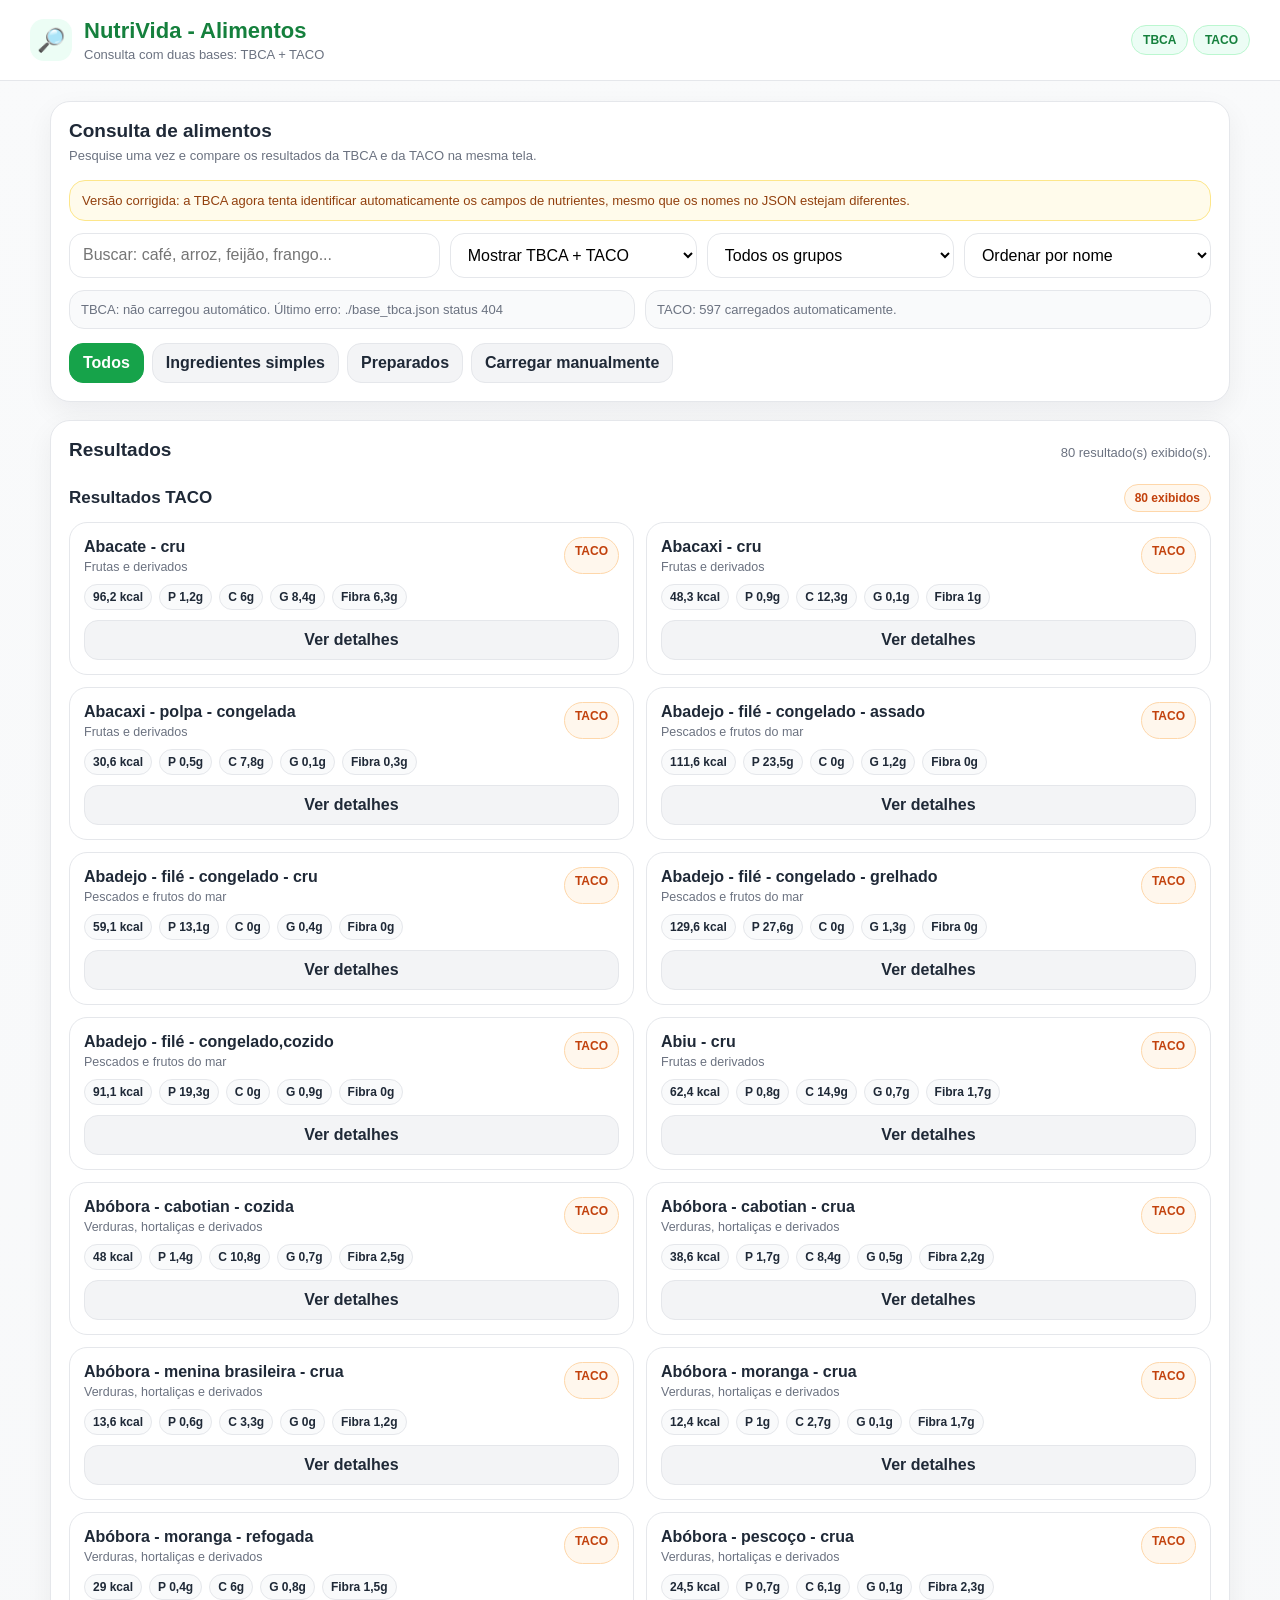
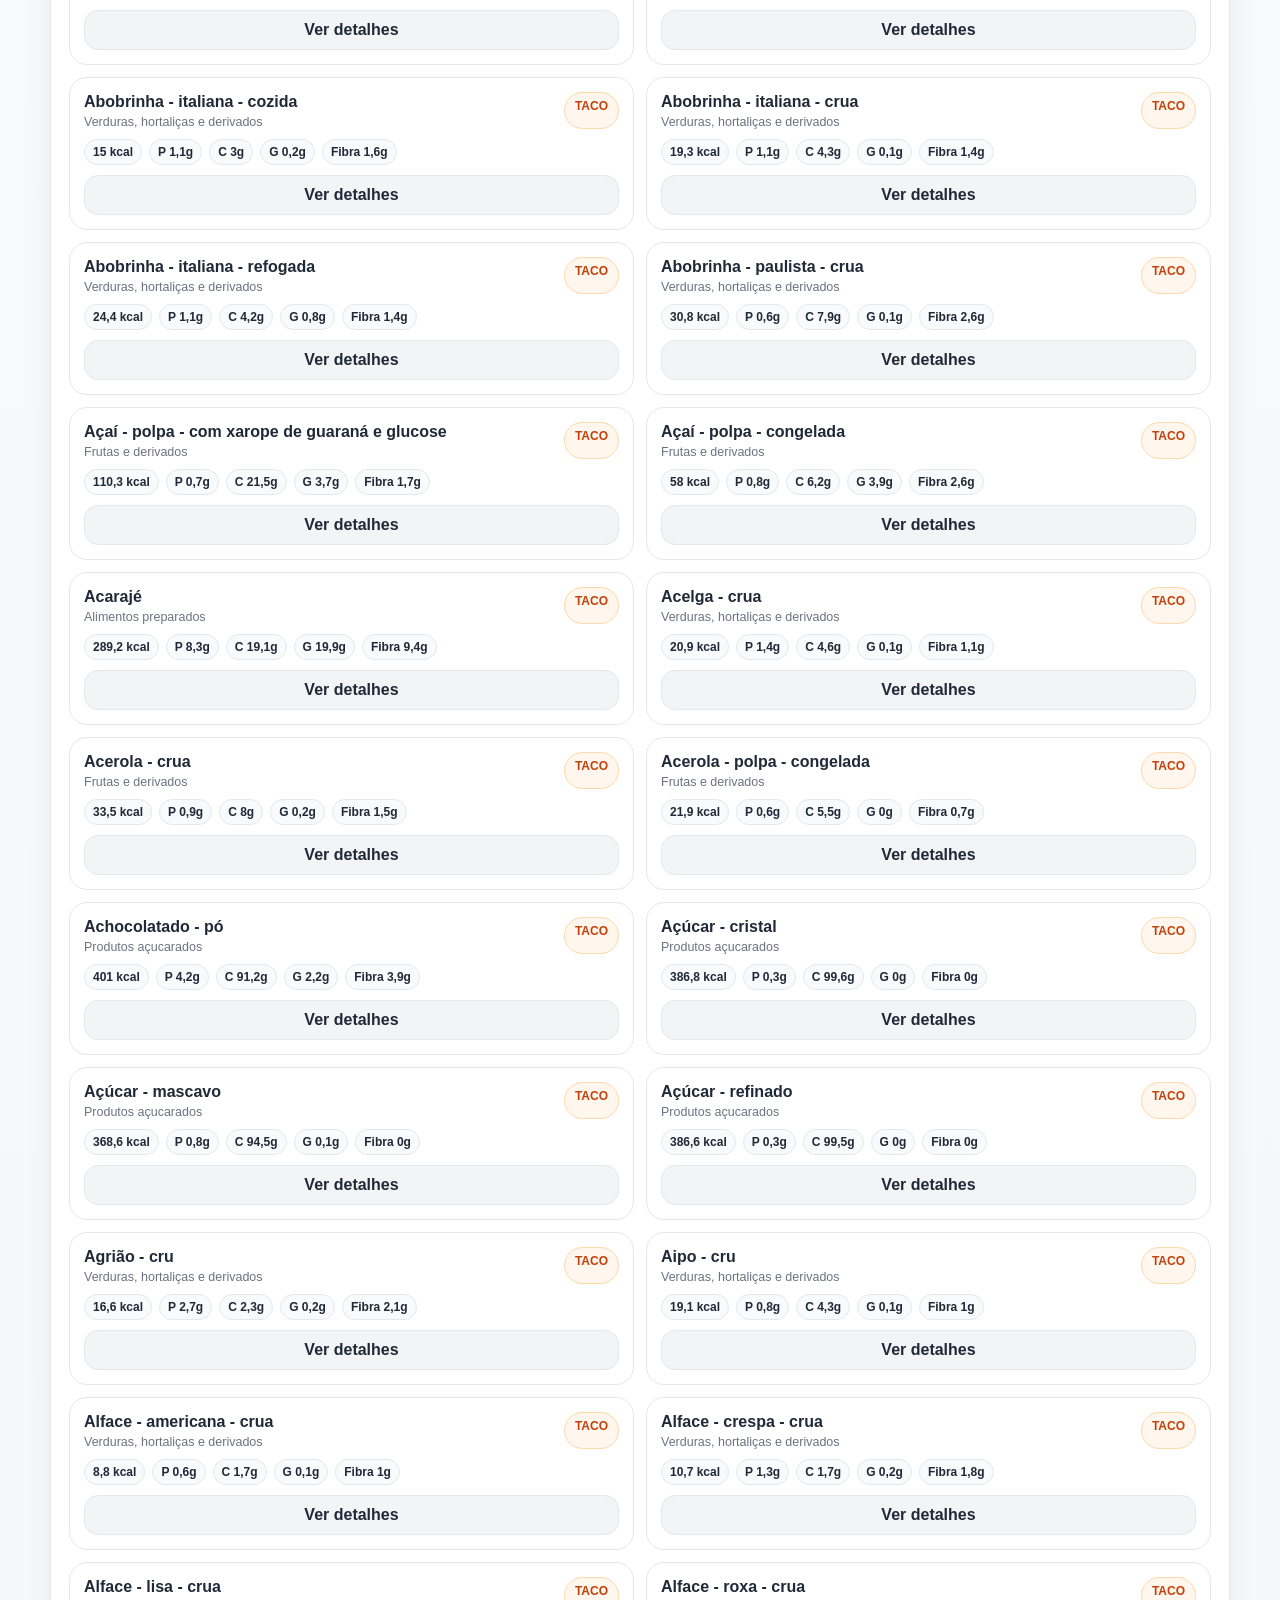
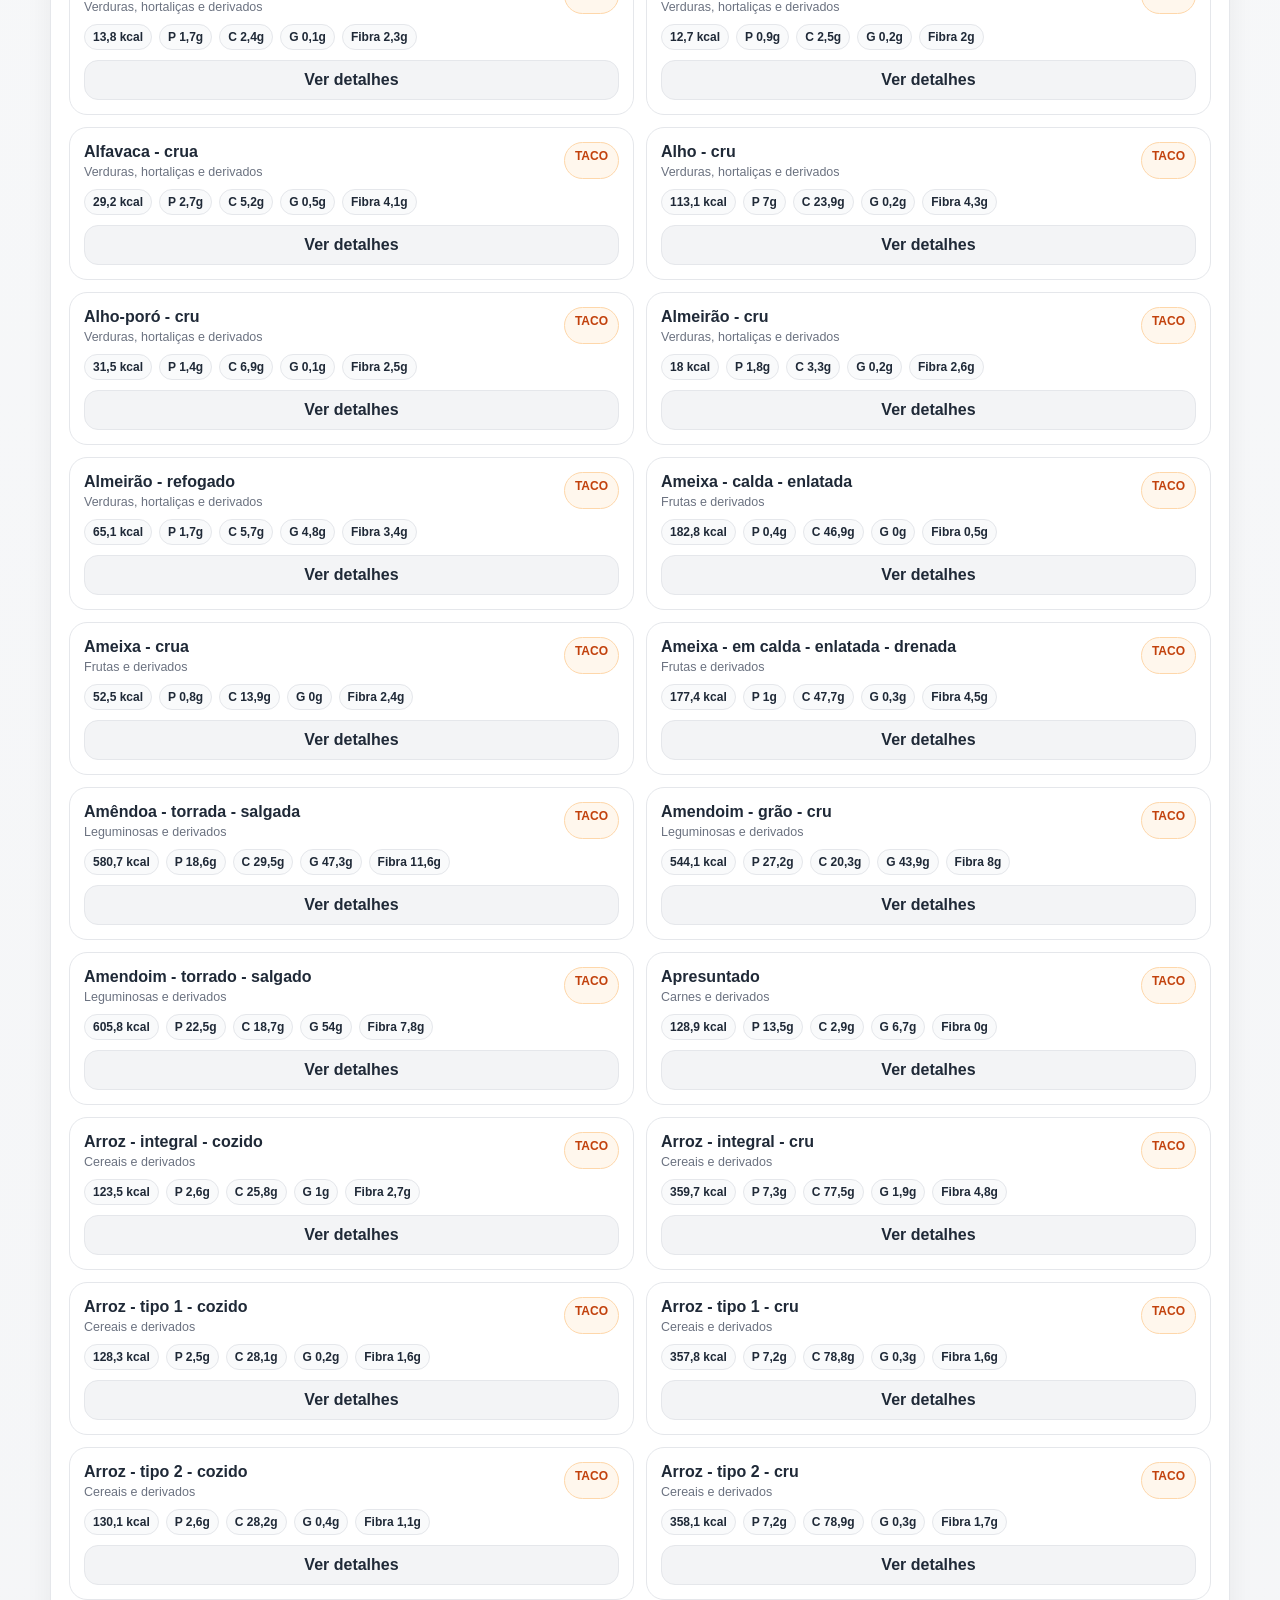
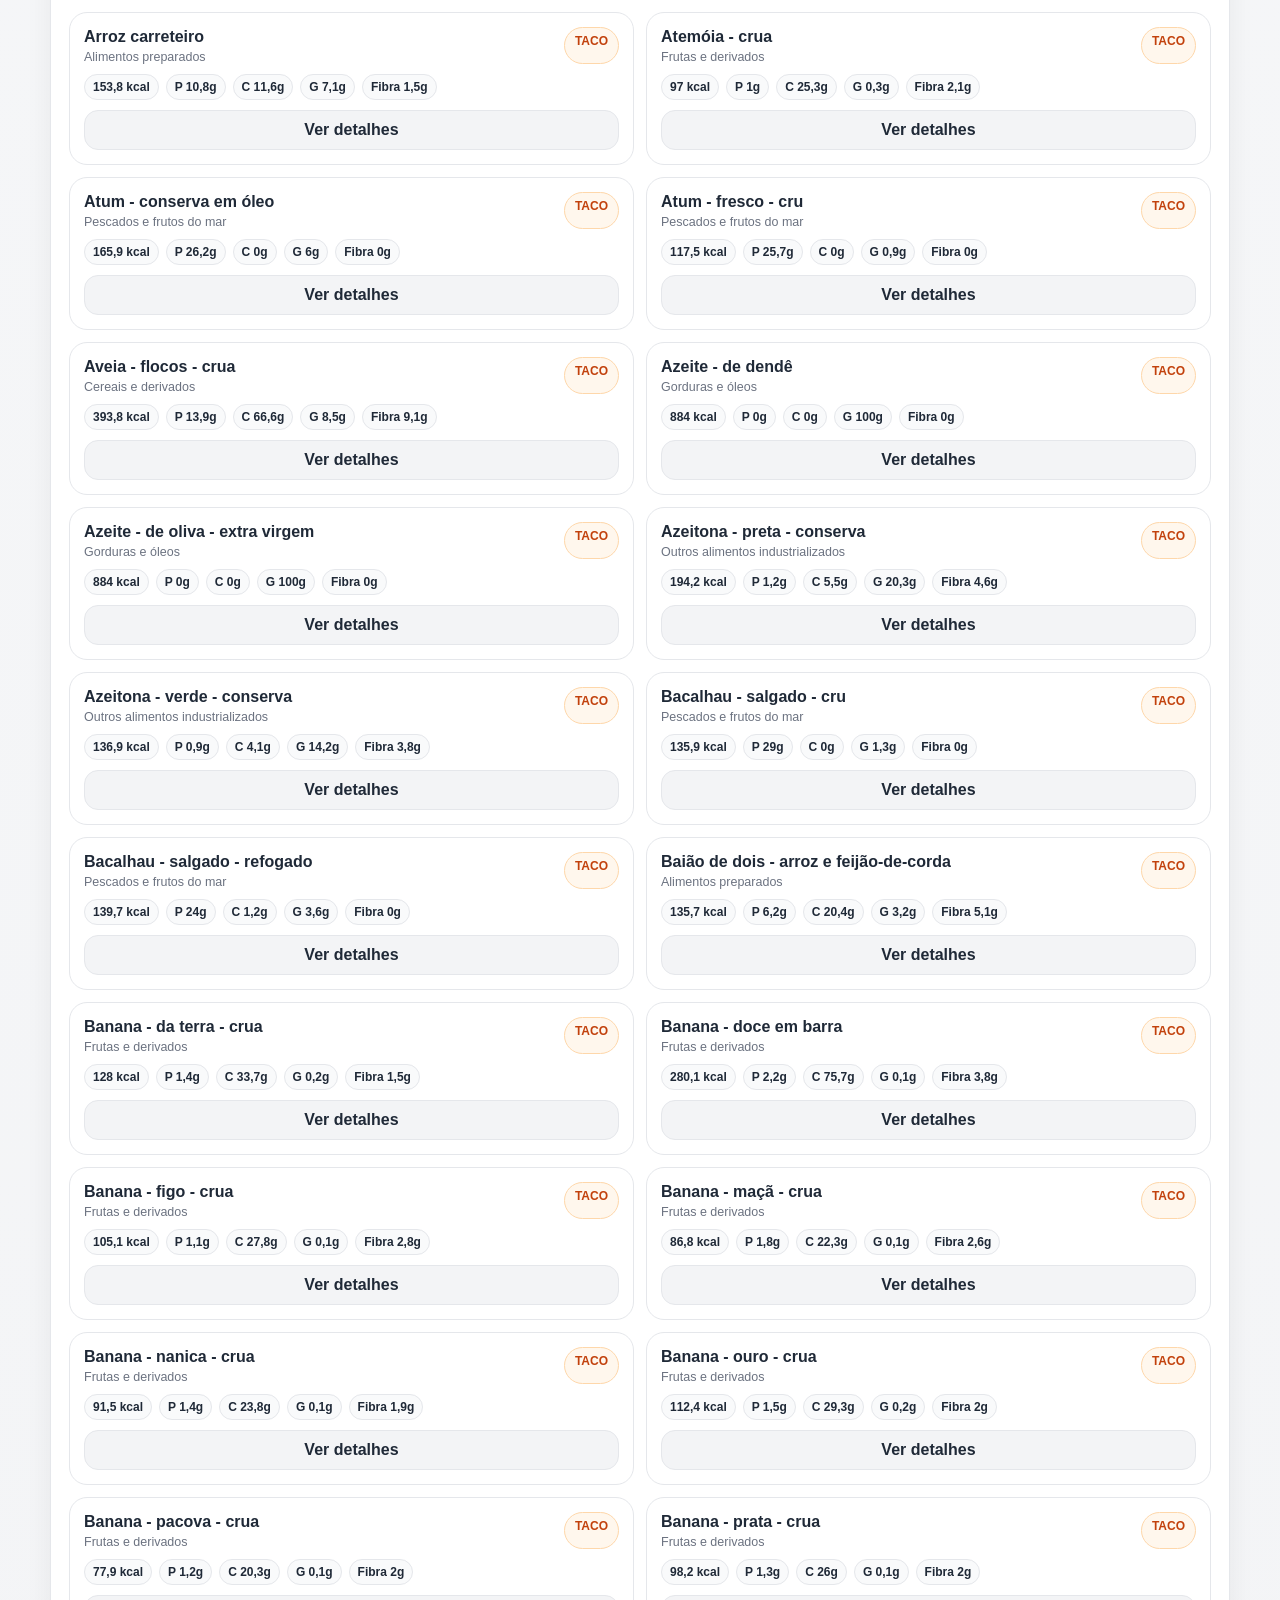
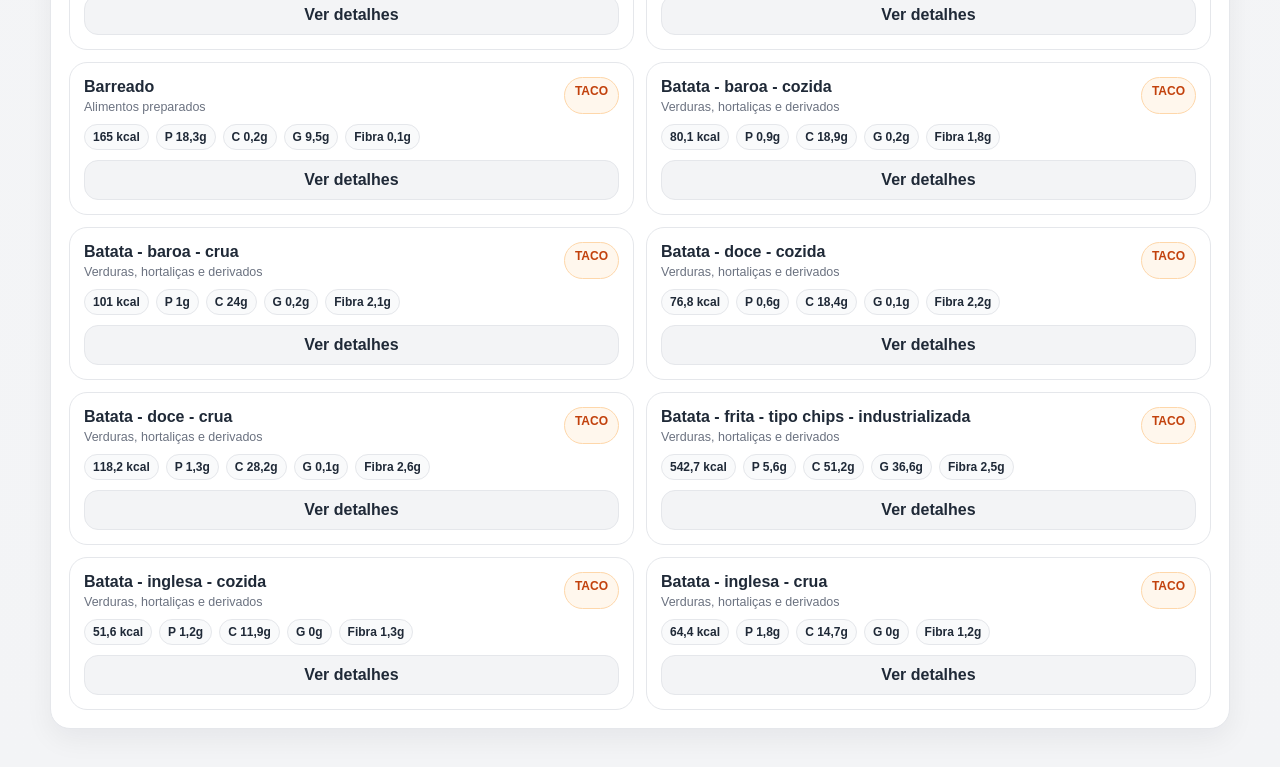
==== commit 0fbac1da: "Update alimentos.html" ====
--- a/alimentos.html
+++ b/alimentos.html
@@ -32,8 +32,9 @@
 .foodTop{display:flex;justify-content:space-between;gap:10px}.title{font-weight:900;line-height:1.25}.group{color:var(--muted);font-size:12.5px;margin-top:3px}
 .macros{display:flex;flex-wrap:wrap;gap:7px}.macro{background:#f9fafb;border:1px solid var(--line);padding:5px 8px;border-radius:999px;font-size:12px;font-weight:700}
 .details{display:none;background:#f9fafb;border:1px solid var(--line);border-radius:16px;padding:11px}.details.open{display:block}.detailGrid{display:grid;grid-template-columns:repeat(3,1fr);gap:8px}.detail{background:#fff;border:1px solid var(--line);border-radius:12px;padding:8px}.detail b{display:block;font-size:13px}.detail span{color:var(--muted);font-size:12px}
+.rawGrid{display:grid;grid-template-columns:repeat(2,1fr);gap:8px;margin-top:10px}.rawItem{background:#fff;border:1px solid var(--line);border-radius:12px;padding:8px;font-size:12px}.rawItem b{display:block;color:#374151}.rawItem span{color:var(--muted)}
 .empty{background:#f9fafb;border:1px dashed #d1d5db;border-radius:18px;padding:18px;text-align:center;color:var(--muted);font-size:14px}
-@media(max-width:900px){header{position:static}.head{align-items:flex-start;flex-direction:column}main{padding:14px}.grid4,.grid2,.statusGrid{grid-template-columns:1fr}.results{grid-template-columns:1fr}.detailGrid{grid-template-columns:repeat(2,1fr)}}
+@media(max-width:900px){header{position:static}.head{align-items:flex-start;flex-direction:column}main{padding:14px}.grid4,.grid2,.statusGrid{grid-template-columns:1fr}.results{grid-template-columns:1fr}.detailGrid,.rawGrid{grid-template-columns:repeat(2,1fr)}}
 </style>
 </head>
 <body>
@@ -43,7 +44,7 @@
 <section class="card">
 <h2>Consulta de alimentos</h2>
 <p class="help">Pesquise uma vez e compare os resultados da TBCA e da TACO na mesma tela.</p>
-<div class="notice">Esta página tenta carregar automaticamente <b>tbca.json</b> e <b>taco.json</b> na mesma pasta do HTML. Se algum não carregar, use o carregamento manual.</div>
+<div class="notice">Versão corrigida: a TBCA agora tenta identificar automaticamente os campos de nutrientes, mesmo que os nomes no JSON estejam diferentes.</div>
 
 <div class="grid4">
 <input id="busca" type="search" placeholder="Buscar: café, arroz, feijão, frango...">
@@ -76,29 +77,77 @@
 </main>
 
 <script>
-const TBCA_URL="./tbca.json", TACO_URL="./taco.json";
+const TBCA_URLS=["./tbca.json","./TBCA.json","./alimentos_tbca.json","./tbca_amigavel.json","./tbca_nutrivida.json","./tbca_base.json","./dados_tbca.json","./base_tbca.json"];
+const TACO_URL="./taco.json";
 let tbca=[], taco=[], todos=[], modo="todos";
 
 function norm(t){return String(t||"").normalize("NFD").replace(/[\u0300-\u036f]/g,"").toLowerCase().trim()}
+function cleanKey(k){return norm(k).replace(/[^a-z0-9]/g,"")}
 function num(v){if(v==null||v===""||v==="NA"||v==="Tr"||v==="-"||v==="--")return 0;let n=parseFloat(String(v).replace(",",".").replace(/[^\d.-]/g,""));return isFinite(n)?n:0}
 function fmt(v){return num(v).toLocaleString("pt-BR",{maximumFractionDigits:1})}
+function arr(json){return Array.isArray(json)?json:(Array.isArray(json.alimentos)?json.alimentos:(Array.isArray(json.data)?json.data:(Array.isArray(json.items)?json.items:[])))}
 function any(o,ks,p=""){for(const k of ks){if(o&&o[k]!==undefined&&o[k]!==null&&o[k]!=="")return o[k]}return p}
-function arr(json){return Array.isArray(json)?json:(Array.isArray(json.alimentos)?json.alimentos:(Array.isArray(json.data)?json.data:(Array.isArray(json.items)?json.items:[])))}
+
+function fuzzy(o, palavras, evitar=[]){
+  if(!o) return 0;
+  const keys=Object.keys(o);
+  for(const k of keys){
+    const ck=cleanKey(k);
+    const ok=palavras.every(p=>ck.includes(cleanKey(p)));
+    const bad=evitar.some(e=>ck.includes(cleanKey(e)));
+    if(ok && !bad) return num(o[k]);
+  }
+  return 0;
+}
+
+function nomeCampo(o){
+  return any(o,["nome","Nome","descricao","Descrição","descricao_alimento","Alimento","alimento","description","food_name","nome_alimento","nomeAlimento","nome_do_alimento"],"Sem nome");
+}
+function grupoCampo(o){
+  return any(o,["grupo","Grupo","categoria","Categoria","group","category","origem","classificacao","classificação"],"Sem grupo");
+}
+function rawNutrientes(o){
+  const proibidos=["id","codigo","cod","numero","nome","descricao","alimento","grupo","categoria","fonte","origem","classificacao"];
+  let lista=[];
+  Object.keys(o||{}).forEach(k=>{
+    const ck=cleanKey(k);
+    if(proibidos.some(p=>ck.includes(cleanKey(p)))) return;
+    const v=o[k];
+    if(v===null||v===undefined||v==="") return;
+    const n=num(v);
+    if(n!==0 || String(v)==="0" || v===0) lista.push({k,v:n});
+  });
+  return lista.slice(0,40);
+}
 
 function mapTaco(a,i){
- let nome=any(a,["descricao_alimento","nome","descricao","alimento"],"Sem nome");
- return {id:"taco_"+(a.numero||i),fonte:"TACO",nome,busca:norm(nome),grupo:any(a,["grupo","categoria"],"Sem grupo"),kcal:num(a.energia_kcal),proteina:num(a.proteina_g),carbo:num(a.carboidrato_g),gordura:num(a.lipideos_g),fibra:num(a.fibra_alimentar_g),sodio:num(a.sodio_mg),colesterol:num(a.colesterol_mg),calcio:num(a.calcio_mg),ferro:num(a.ferro_mg),vitamina_c:num(a.vitamina_c_mg)}
+ let nome=nomeCampo(a);
+ return {id:"taco_"+(a.numero||i),fonte:"TACO",nome,busca:norm(nome),grupo:grupoCampo(a),
+ kcal:num(a.energia_kcal),proteina:num(a.proteina_g),carbo:num(a.carboidrato_g),gordura:num(a.lipideos_g),fibra:num(a.fibra_alimentar_g),sodio:num(a.sodio_mg),colesterol:num(a.colesterol_mg),calcio:num(a.calcio_mg),ferro:num(a.ferro_mg),vitamina_c:num(a.vitamina_c_mg),raw:rawNutrientes(a)}
 }
 function mapTbca(a,i){
- let nome=any(a,["nome","Nome","descricao","Descrição","descricao_alimento","Alimento","alimento","description","food_name","nome_alimento"],"Sem nome");
- return {id:"tbca_"+any(a,["id","codigo","Código","cod","numero"],i),fonte:"TBCA",nome,busca:norm(nome),grupo:any(a,["grupo","Grupo","categoria","Categoria","group","category","origem","classificacao"],"Sem grupo"),kcal:num(any(a,["energia_kcal","Energia_kcal","kcal","Kcal","Energia","energia"],0)),proteina:num(any(a,["proteina_g","Proteina_g","Proteína","proteina","protein"],0)),carbo:num(any(a,["carboidrato_g","Carboidrato_g","Carboidrato","carboidrato","carbo","carbohydrate"],0)),gordura:num(any(a,["lipideos_g","lipidio_g","Lipidio_g","Lipídeos","gordura","Gordura","fat"],0)),fibra:num(any(a,["fibra_alimentar_g","fibra_g","Fibra","fibra"],0)),sodio:num(any(a,["sodio_mg","Sodio_mg","Sódio","sodio"],0)),colesterol:num(any(a,["colesterol_mg","Colesterol_mg","Colesterol","colesterol"],0)),calcio:num(any(a,["calcio_mg","Calcio_mg","Cálcio","calcio"],0)),ferro:num(any(a,["ferro_mg","Ferro_mg","Ferro","ferro"],0)),vitamina_c:num(any(a,["vitamina_c_mg","Vitamina_c_mg","Vitamina C","vitamina_c"],0))}
+ let nome=nomeCampo(a);
+ return {id:"tbca_"+any(a,["id","codigo","Código","cod","numero"],i),fonte:"TBCA",nome,busca:norm(nome),grupo:grupoCampo(a),
+ kcal:num(any(a,["energia_kcal","Energia_kcal","kcal","Kcal","Energia","energia","calorias","Calorias","valor_energetico","Valor energético","valorEnergetico"],0)) || fuzzy(a,["energia"],["kj"]) || fuzzy(a,["kcal"]) || fuzzy(a,["caloria"]),
+ proteina:num(any(a,["proteina_g","Proteina_g","Proteína","proteina","protein","proteinas","proteína_g"],0)) || fuzzy(a,["protein"]) || fuzzy(a,["proteina"]),
+ carbo:num(any(a,["carboidrato_g","Carboidrato_g","Carboidrato","carboidrato","carbo","carbohydrate","carboidratos"],0)) || fuzzy(a,["carbo"]),
+ gordura:num(any(a,["lipideos_g","lipidio_g","Lipidio_g","Lipídeos","lipideos","lipídios","gordura","Gordura","fat","total_lipid"],0)) || fuzzy(a,["lipid"]) || fuzzy(a,["gordura"]) || fuzzy(a,["fat"]),
+ fibra:num(any(a,["fibra_alimentar_g","fibra_g","Fibra","fibra","fibra alimentar","dietary_fiber"],0)) || fuzzy(a,["fibra"]),
+ sodio:num(any(a,["sodio_mg","Sodio_mg","Sódio","sodio","sodium"],0)) || fuzzy(a,["sodio"]) || fuzzy(a,["sodium"]),
+ colesterol:num(any(a,["colesterol_mg","Colesterol_mg","Colesterol","colesterol","cholesterol"],0)) || fuzzy(a,["colesterol"]) || fuzzy(a,["cholesterol"]),
+ calcio:num(any(a,["calcio_mg","Calcio_mg","Cálcio","calcio","calcium"],0)) || fuzzy(a,["calcio"]) || fuzzy(a,["calcium"]),
+ ferro:num(any(a,["ferro_mg","Ferro_mg","Ferro","ferro","iron"],0)) || fuzzy(a,["ferro"]) || fuzzy(a,["iron"]),
+ vitamina_c:num(any(a,["vitamina_c_mg","Vitamina_c_mg","Vitamina C","vitamina_c","vitamin_c"],0)) || fuzzy(a,["vitamina","c"]) || fuzzy(a,["vitamin","c"]),
+ raw:rawNutrientes(a)}
 }
 
 function atualizar(){todos=[...tbca,...taco];grupos();render()}
 function grupos(){let sel=document.getElementById("grupo"), val=sel.value;sel.innerHTML='<option value="">Todos os grupos</option>';[...new Set(todos.map(a=>a.grupo).filter(Boolean))].sort().forEach(g=>{let op=document.createElement("option");op.value=g;op.textContent=g;sel.appendChild(op)});sel.value=val}
 
 async function carregarAuto(){
- try{let r=await fetch(TBCA_URL,{cache:"no-store"});if(!r.ok)throw new Error(r.status);tbca=arr(await r.json()).map(mapTbca).filter(a=>a.nome!=="Sem nome");statusTbca.textContent="TBCA: "+tbca.length+" carregados automaticamente."}catch(e){statusTbca.textContent="TBCA: não carregou automático. Confirme tbca.json ou use manual."}
+ let ok=false, ultimo="";
+ for(const url of TBCA_URLS){try{let r=await fetch(url,{cache:"no-store"});if(!r.ok)throw new Error("status "+r.status);tbca=arr(await r.json()).map(mapTbca).filter(a=>a.nome!=="Sem nome");statusTbca.textContent="TBCA: "+tbca.length+" carregados de "+url;ok=true;break}catch(e){ultimo=url+" "+e.message}}
+ if(!ok)statusTbca.textContent="TBCA: não carregou automático. Último erro: "+ultimo;
  try{let r=await fetch(TACO_URL,{cache:"no-store"});if(!r.ok)throw new Error(r.status);taco=arr(await r.json()).map(mapTaco).filter(a=>a.nome!=="Sem nome");statusTaco.textContent="TACO: "+taco.length+" carregados automaticamente."}catch(e){statusTaco.textContent="TACO: não carregou automático. Confirme taco.json ou use manual."}
  atualizar()
 }
@@ -111,7 +160,6 @@
   rd.readAsText(f,"UTF-8");
  })
 }
-
 function setModo(m){modo=m;document.querySelectorAll(".tab").forEach(b=>b.classList.remove("active"));if(m==="todos")tabTodos.classList.add("active");if(m==="simples")tabSimples.classList.add("active");if(m==="preparados")tabPreparados.classList.add("active");render()}
 function preparado(a){let t=norm(a.nome+" "+a.grupo);return ["preparado","cozido","assado","frito","grelhado","refogado","molho","sopa","bolo","bife","estrogonofe","salada","cuscuz","feijoada"].some(x=>t.includes(x))}
 function filtro(base){
@@ -120,9 +168,13 @@
  out.sort((a,b)=>ord==="kcal"?b.kcal-a.kcal:ord==="proteina"?b.proteina-a.proteina:ord==="carbo"?b.carbo-a.carbo:ord==="gordura"?b.gordura-a.gordura:ord==="fibra"?b.fibra-a.fibra:a.nome.localeCompare(b.nome,"pt-BR"));
  return out;
 }
+function rawHtml(a){
+ if(!a.raw || !a.raw.length) return "";
+ return `<h4 style="margin:12px 0 8px">Nutrientes detectados no JSON original</h4><div class="rawGrid">${a.raw.map(x=>`<div class="rawItem"><b>${x.k}</b><span>${fmt(x.v)}</span></div>`).join("")}</div>`;
+}
 function card(a){
  let cls=a.fonte==="TBCA"?"tbca":"taco", id=("det_"+a.id).replace(/[^a-zA-Z0-9_]/g,"");
- return `<div class="food"><div class="foodTop"><div><div class="title">${a.nome}</div><div class="group">${a.grupo}</div></div><span class="source ${cls}">${a.fonte}</span></div><div class="macros"><span class="macro">${fmt(a.kcal)} kcal</span><span class="macro">P ${fmt(a.proteina)}g</span><span class="macro">C ${fmt(a.carbo)}g</span><span class="macro">G ${fmt(a.gordura)}g</span><span class="macro">Fibra ${fmt(a.fibra)}g</span></div><button class="light" onclick="document.getElementById('${id}').classList.toggle('open')">Ver detalhes</button><div id="${id}" class="details"><div class="detailGrid"><div class="detail"><b>${fmt(a.kcal)}</b><span>Energia kcal</span></div><div class="detail"><b>${fmt(a.proteina)}g</b><span>Proteína</span></div><div class="detail"><b>${fmt(a.carbo)}g</b><span>Carboidrato</span></div><div class="detail"><b>${fmt(a.gordura)}g</b><span>Gorduras</span></div><div class="detail"><b>${fmt(a.fibra)}g</b><span>Fibra</span></div><div class="detail"><b>${fmt(a.sodio)}mg</b><span>Sódio</span></div><div class="detail"><b>${fmt(a.colesterol)}mg</b><span>Colesterol</span></div><div class="detail"><b>${fmt(a.calcio)}mg</b><span>Cálcio</span></div><div class="detail"><b>${fmt(a.ferro)}mg</b><span>Ferro</span></div><div class="detail"><b>${fmt(a.vitamina_c)}mg</b><span>Vitamina C</span></div></div></div></div>`
+ return `<div class="food"><div class="foodTop"><div><div class="title">${a.nome}</div><div class="group">${a.grupo}</div></div><span class="source ${cls}">${a.fonte}</span></div><div class="macros"><span class="macro">${fmt(a.kcal)} kcal</span><span class="macro">P ${fmt(a.proteina)}g</span><span class="macro">C ${fmt(a.carbo)}g</span><span class="macro">G ${fmt(a.gordura)}g</span><span class="macro">Fibra ${fmt(a.fibra)}g</span></div><button class="light" onclick="document.getElementById('${id}').classList.toggle('open')">Ver detalhes</button><div id="${id}" class="details"><div class="detailGrid"><div class="detail"><b>${fmt(a.kcal)}</b><span>Energia kcal</span></div><div class="detail"><b>${fmt(a.proteina)}g</b><span>Proteína</span></div><div class="detail"><b>${fmt(a.carbo)}g</b><span>Carboidrato</span></div><div class="detail"><b>${fmt(a.gordura)}g</b><span>Gorduras</span></div><div class="detail"><b>${fmt(a.fibra)}g</b><span>Fibra</span></div><div class="detail"><b>${fmt(a.sodio)}mg</b><span>Sódio</span></div><div class="detail"><b>${fmt(a.colesterol)}mg</b><span>Colesterol</span></div><div class="detail"><b>${fmt(a.calcio)}mg</b><span>Cálcio</span></div><div class="detail"><b>${fmt(a.ferro)}mg</b><span>Ferro</span></div><div class="detail"><b>${fmt(a.vitamina_c)}mg</b><span>Vitamina C</span></div></div>${rawHtml(a)}</div></div>`
 }
 function bloco(titulo,lista,cls){return lista.length?`<div class="sectionTitle"><h3>${titulo}</h3><span class="source ${cls}">${lista.length} exibidos</span></div><div class="results">${lista.map(card).join("")}</div>`:""}
 function render(){
@@ -133,12 +185,11 @@
  let h=bloco("Resultados TBCA",tr,"tbca")+bloco("Resultados TACO",ta,"taco");
  resultados.innerHTML=h||'<div class="empty">Nenhum alimento encontrado com esses filtros.</div>';
 }
-
 ["busca","fonte","grupo","ordem"].forEach(id=>document.getElementById(id).addEventListener("input",render));
 document.getElementById("fonte").addEventListener("change",render);
 document.getElementById("grupo").addEventListener("change",render);
 document.getElementById("ordem").addEventListener("change",render);
-manual("fileTbca","TBCA"); manual("fileTaco","TACO"); carregarAuto();
+manual("fileTbca","TBCA");manual("fileTaco","TACO");carregarAuto();
 </script>
 </body>
 </html>
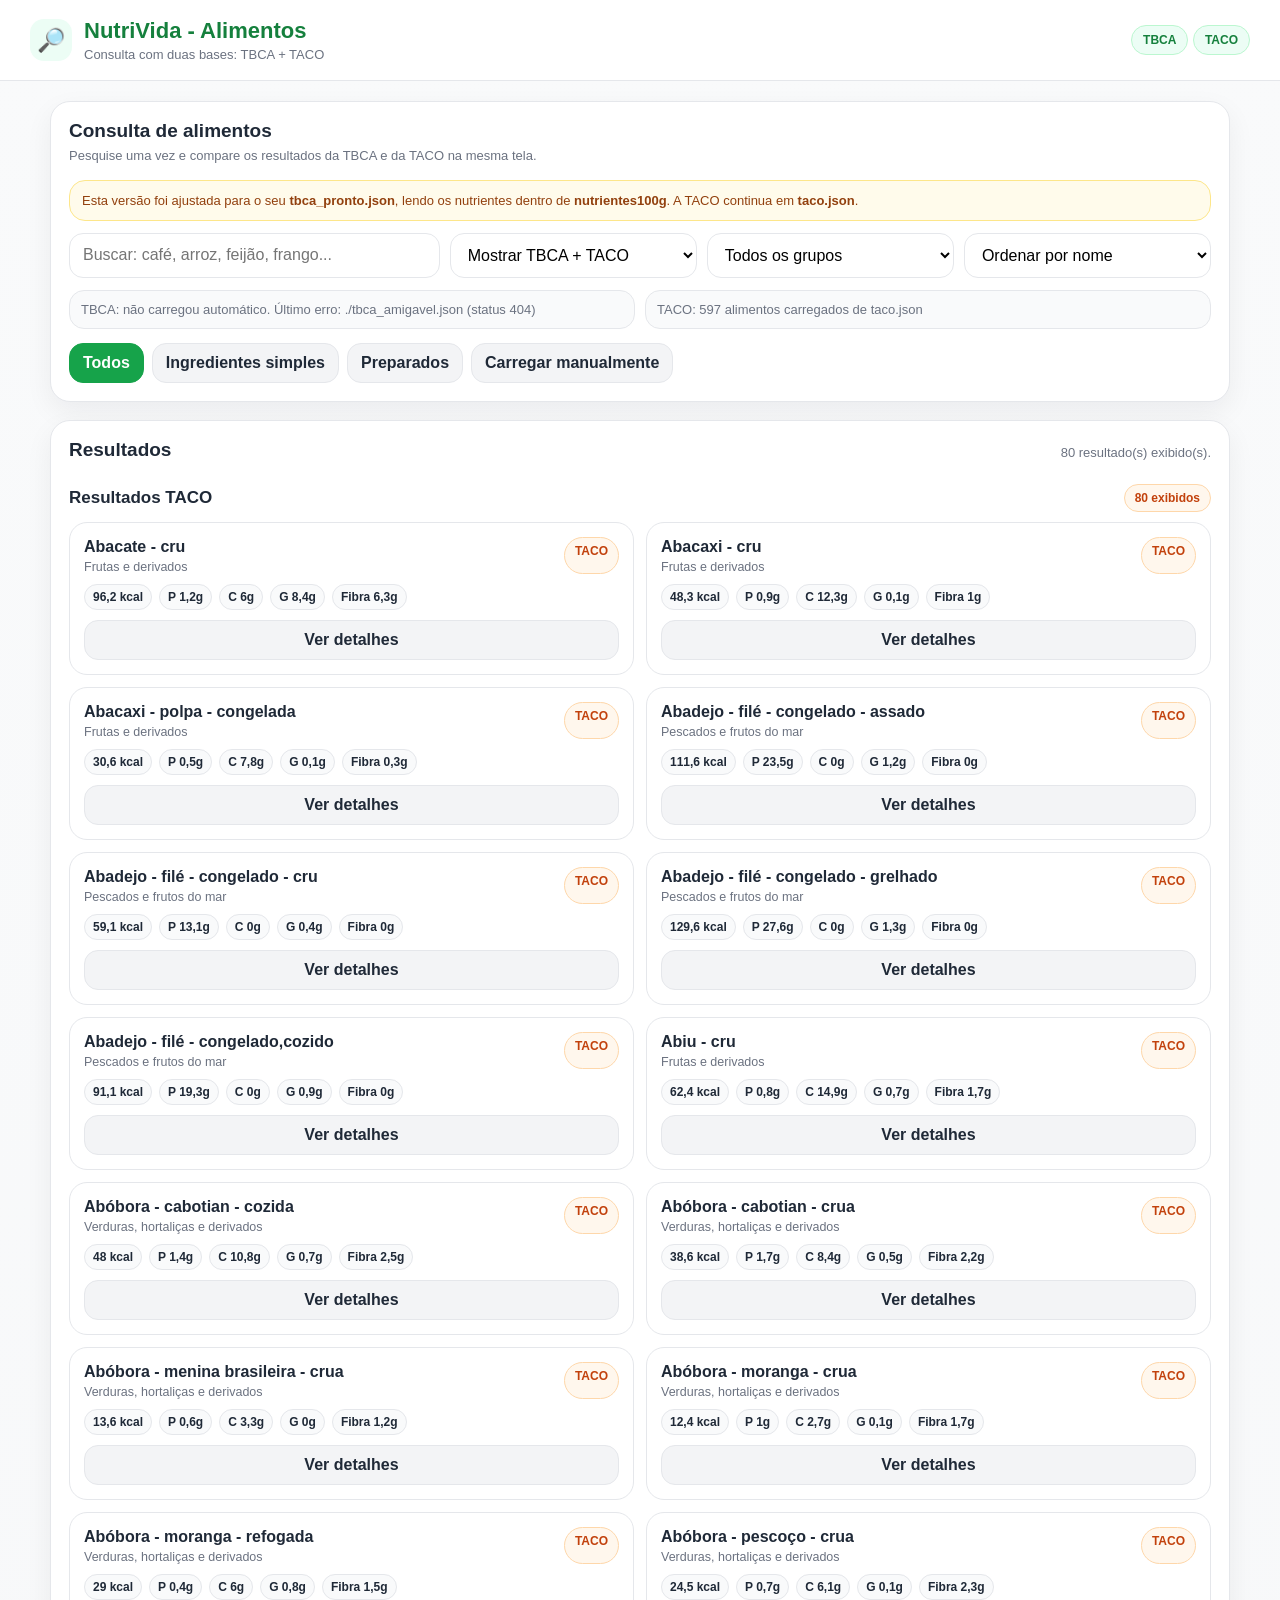
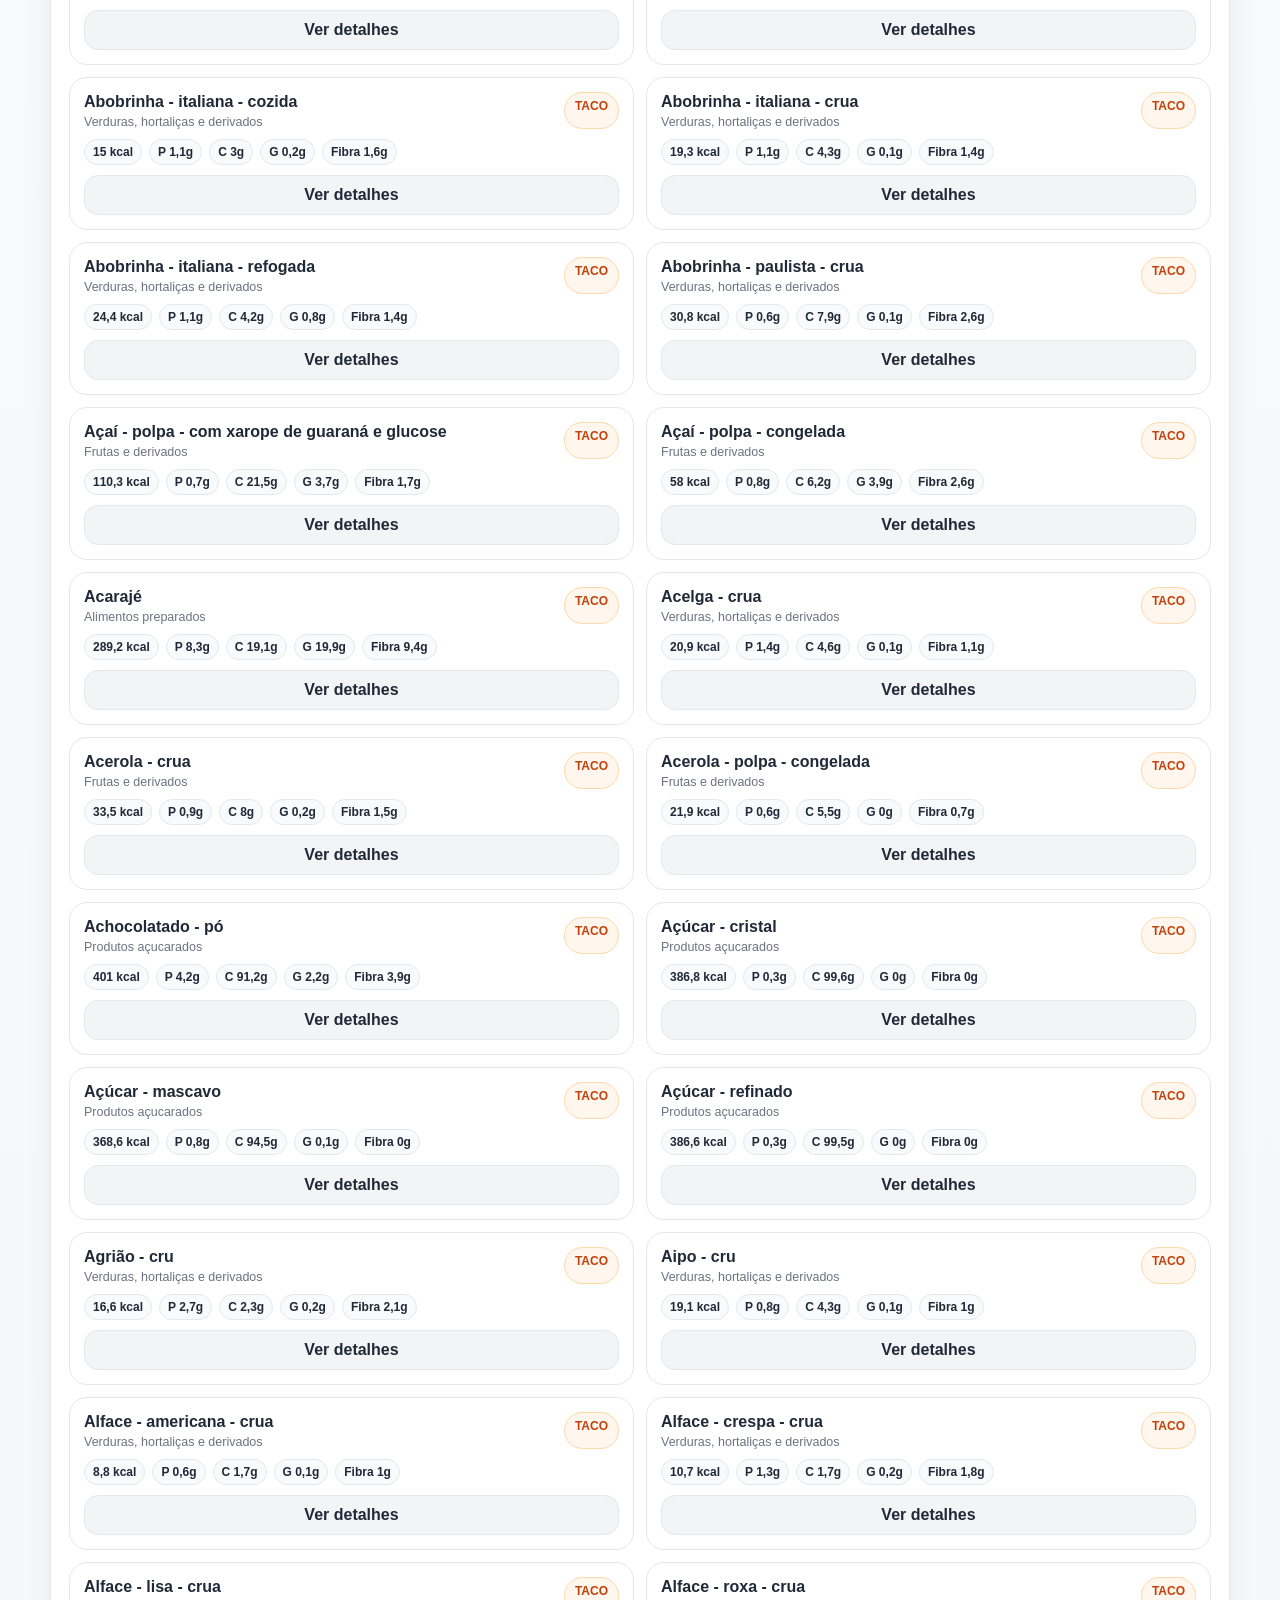
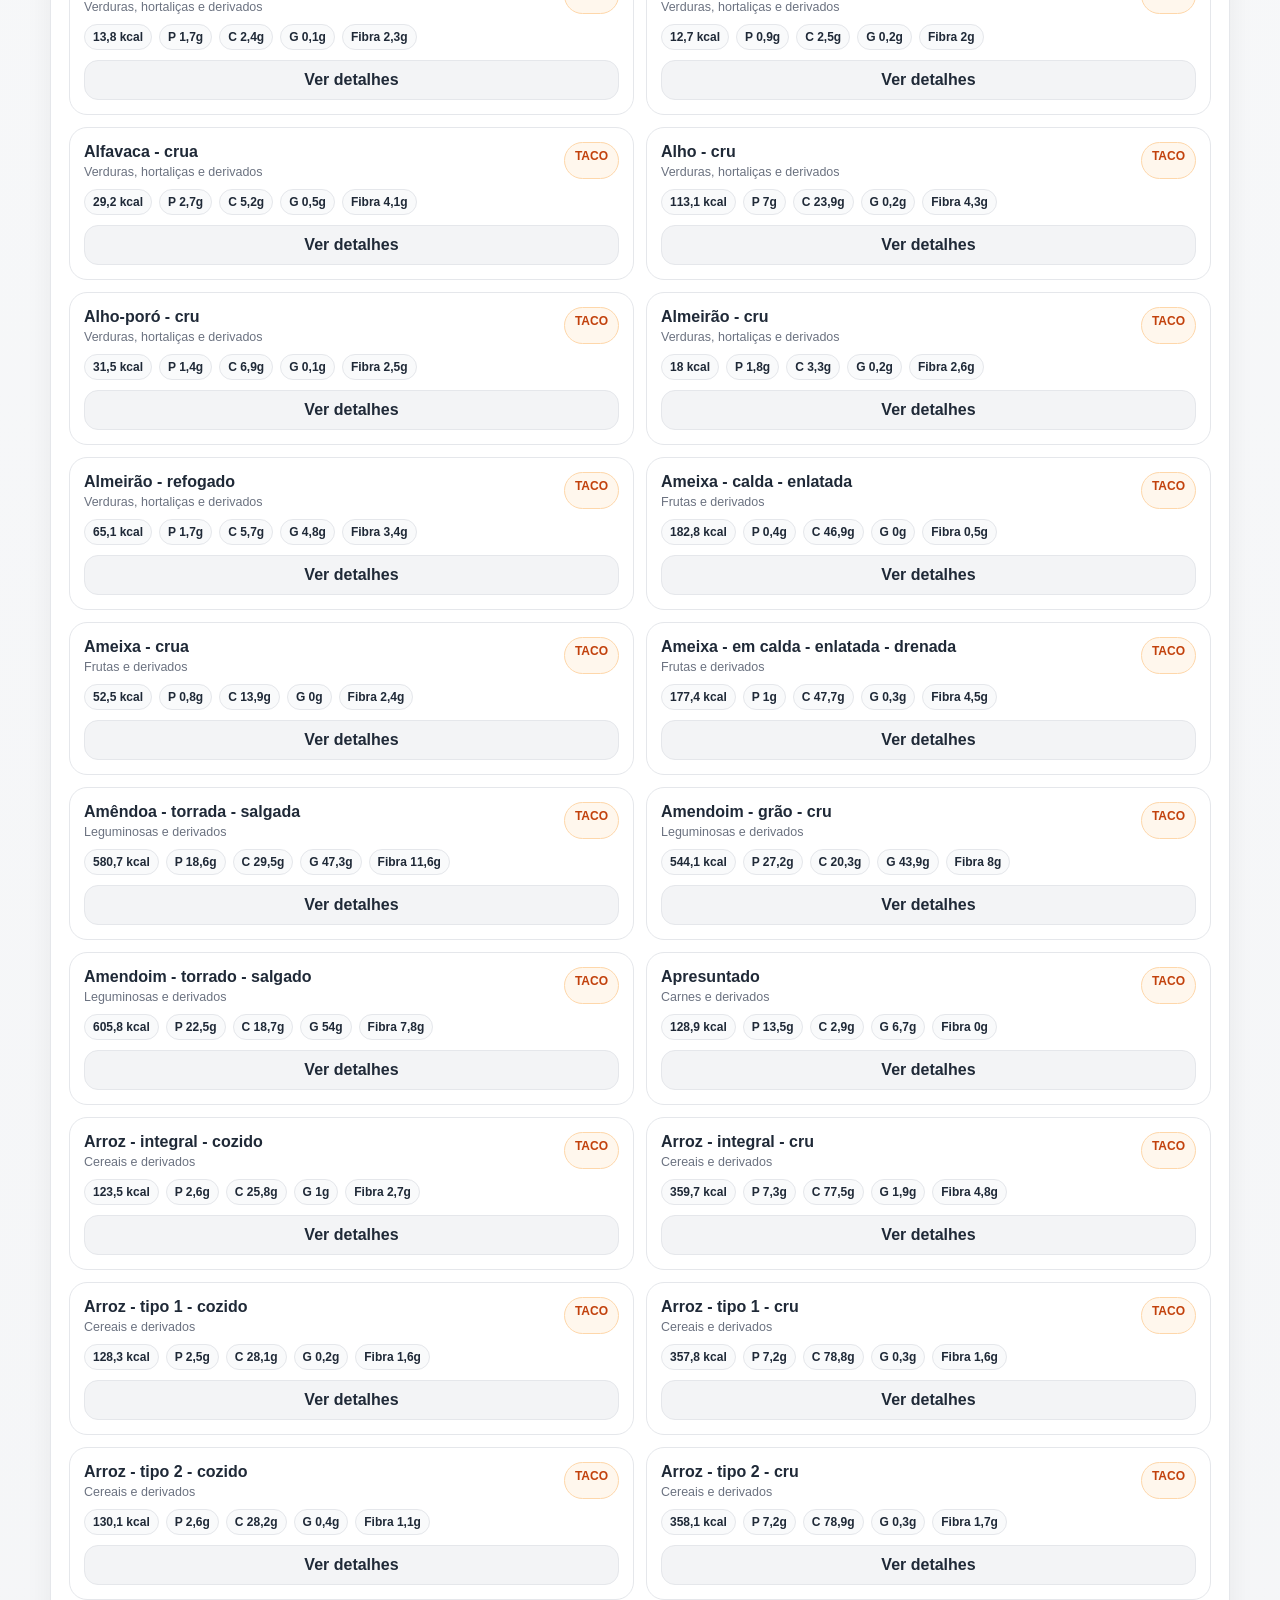
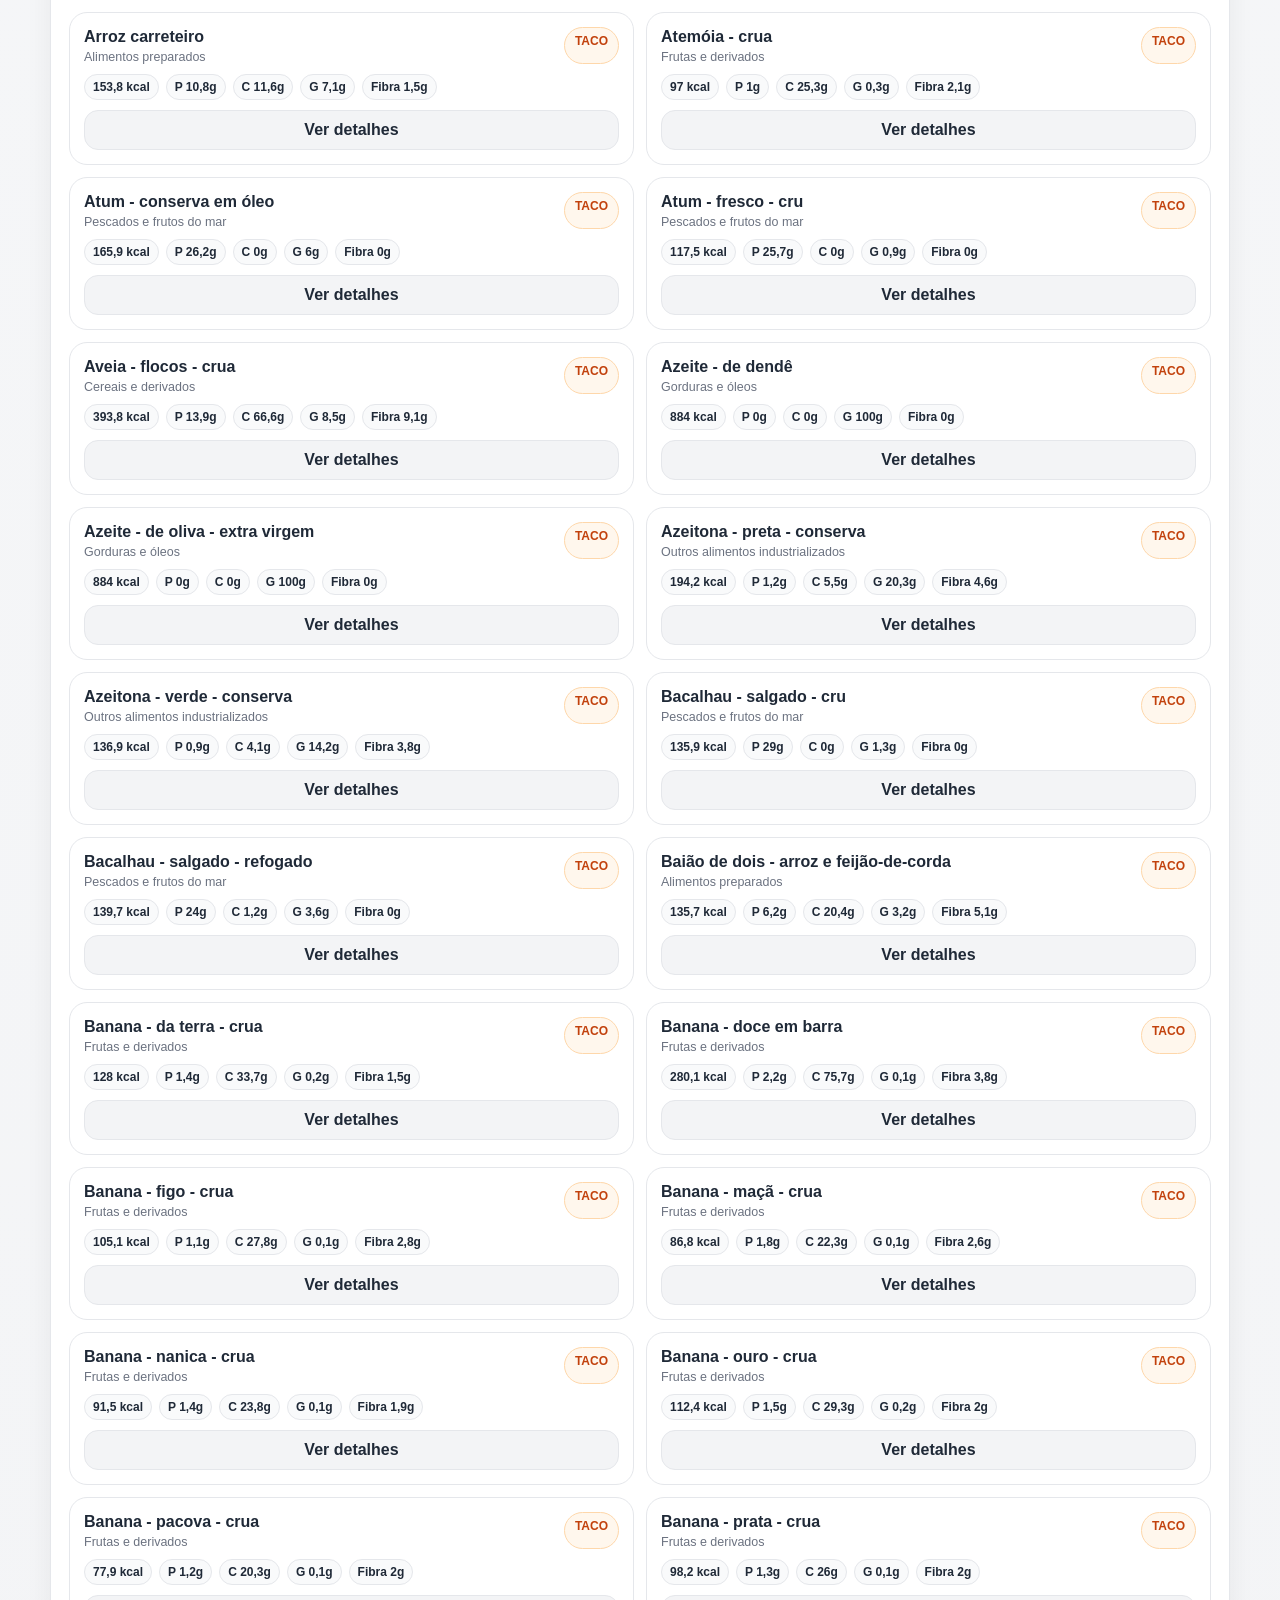
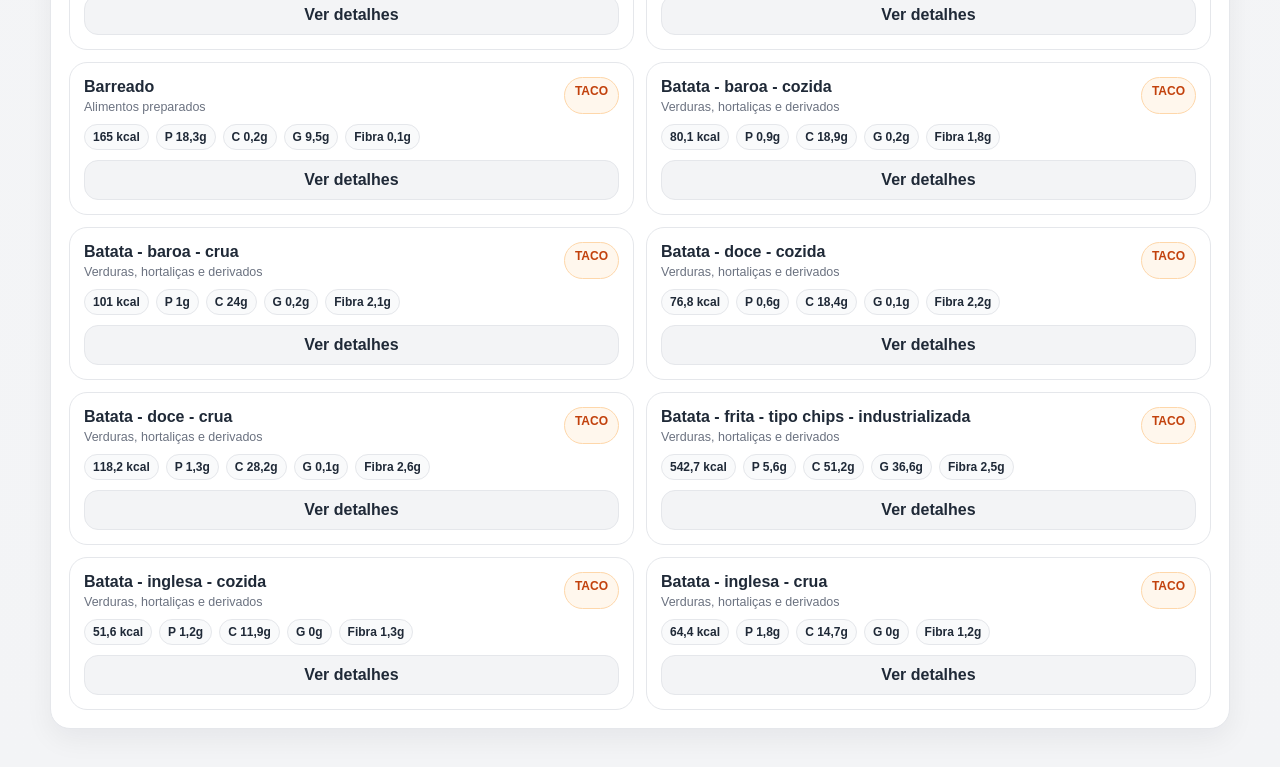
==== commit 565cd211: "Update alimentos.html" ====
--- a/alimentos.html
+++ b/alimentos.html
@@ -5,191 +5,426 @@
 <meta name="viewport" content="width=device-width, initial-scale=1.0">
 <title>NutriVida - Alimentos TBCA + TACO</title>
 <style>
-:root{--bg:#f6f7f9;--card:#fff;--text:#1f2937;--muted:#6b7280;--line:#e5e7eb;--green:#16a34a;--green2:#15803d;--soft:#ecfdf5;--blue:#2563eb;--blueSoft:#eff6ff;--orange:#f97316;--orangeSoft:#fff7ed;--shadow:0 10px 28px rgba(15,23,42,.06);--radius:20px}
+:root{
+  --bg:#f6f7f9;--card:#fff;--text:#1f2937;--muted:#6b7280;--line:#e5e7eb;
+  --green:#16a34a;--green2:#15803d;--soft:#ecfdf5;
+  --blue:#2563eb;--blueSoft:#eff6ff;--orange:#f97316;--orangeSoft:#fff7ed;
+  --shadow:0 10px 28px rgba(15,23,42,.06);--radius:20px;
+}
 *{box-sizing:border-box}
 body{margin:0;font-family:Arial,Helvetica,sans-serif;background:linear-gradient(180deg,#f9fafb,#f3f4f6);color:var(--text)}
 header{background:#fff;border-bottom:1px solid var(--line);padding:18px 22px;position:sticky;top:0;z-index:20}
 .wrap{max-width:1220px;margin:auto}
 .head{display:flex;justify-content:space-between;gap:12px;align-items:center}
-.logo{display:flex;gap:12px;align-items:center}.icon{width:42px;height:42px;border-radius:14px;background:var(--soft);display:flex;align-items:center;justify-content:center;font-size:23px}
-h1{font-size:22px;color:var(--green2);margin:0}.sub{color:var(--muted);font-size:13px;margin:3px 0 0}
+.logo{display:flex;gap:12px;align-items:center}
+.icon{width:42px;height:42px;border-radius:14px;background:var(--soft);display:flex;align-items:center;justify-content:center;font-size:23px}
+h1{font-size:22px;color:var(--green2);margin:0}
+.sub{color:var(--muted);font-size:13px;margin:3px 0 0}
 .badge{display:inline-block;background:var(--soft);color:var(--green2);border:1px solid #bbf7d0;padding:7px 11px;border-radius:999px;font-size:12px;font-weight:800}
-main{max-width:1220px;margin:auto;padding:20px}.card{background:var(--card);border:1px solid var(--line);border-radius:var(--radius);padding:18px;box-shadow:var(--shadow);margin-bottom:18px}
-h2{font-size:19px;margin:0 0 5px}.help{margin:0 0 14px;color:var(--muted);font-size:13px;line-height:1.45}
+main{max-width:1220px;margin:auto;padding:20px}
+.card{background:var(--card);border:1px solid var(--line);border-radius:var(--radius);padding:18px;box-shadow:var(--shadow);margin-bottom:18px}
+h2{font-size:19px;margin:0 0 5px}
+.help{margin:0 0 14px;color:var(--muted);font-size:13px;line-height:1.45}
 .notice{background:#fffbeb;border:1px solid #fde68a;color:#92400e;padding:12px;border-radius:16px;font-size:13px;margin-bottom:12px}
-input,select,button{font:inherit}input,select{width:100%;border:1px solid var(--line);background:#fff;border-radius:14px;padding:12px 13px;outline:none}
+input,select,button{font:inherit}
+input,select{width:100%;border:1px solid var(--line);background:#fff;border-radius:14px;padding:12px 13px;outline:none}
 input:focus,select:focus{border-color:var(--green);box-shadow:0 0 0 3px rgba(22,163,74,.12)}
-button{border:0;border-radius:14px;padding:10px 13px;background:var(--green);color:#fff;font-weight:800;cursor:pointer}button:hover{background:var(--green2)}
-button.light{background:#f3f4f6;color:var(--text);border:1px solid var(--line)}button.light:hover{background:#e5e7eb}
-.grid4{display:grid;grid-template-columns:1.5fr 1fr 1fr 1fr;gap:10px}.grid2{display:grid;grid-template-columns:1fr 1fr;gap:10px}
-.statusGrid{display:grid;grid-template-columns:1fr 1fr;gap:10px;margin-top:12px}.status{background:#f9fafb;border:1px solid var(--line);border-radius:15px;padding:11px;color:var(--muted);font-size:13px}
-.tabs{display:flex;gap:8px;flex-wrap:wrap;margin:14px 0 0}.tab.active{background:var(--green);color:#fff;border-color:var(--green)}
-.manual{display:none;margin-top:12px;border-top:1px solid var(--line);padding-top:12px}.manual.open{display:block}
-.topResults{display:flex;justify-content:space-between;gap:10px;align-items:center;margin-bottom:8px}.count{color:var(--muted);font-size:13px}
-.sectionTitle{display:flex;justify-content:space-between;gap:10px;align-items:center;margin:18px 0 10px}.sectionTitle h3{margin:0;font-size:17px}
-.source{padding:6px 10px;border-radius:999px;font-size:12px;font-weight:900;border:1px solid var(--line)}.tbca{background:var(--blueSoft);color:var(--blue);border-color:#bfdbfe}.taco{background:var(--orangeSoft);color:#c2410c;border-color:#fed7aa}
-.results{display:grid;grid-template-columns:repeat(2,minmax(0,1fr));gap:12px}.food{border:1px solid var(--line);background:#fff;border-radius:18px;padding:14px;display:grid;gap:10px}.food:hover{box-shadow:0 8px 20px rgba(15,23,42,.05)}
-.foodTop{display:flex;justify-content:space-between;gap:10px}.title{font-weight:900;line-height:1.25}.group{color:var(--muted);font-size:12.5px;margin-top:3px}
-.macros{display:flex;flex-wrap:wrap;gap:7px}.macro{background:#f9fafb;border:1px solid var(--line);padding:5px 8px;border-radius:999px;font-size:12px;font-weight:700}
-.details{display:none;background:#f9fafb;border:1px solid var(--line);border-radius:16px;padding:11px}.details.open{display:block}.detailGrid{display:grid;grid-template-columns:repeat(3,1fr);gap:8px}.detail{background:#fff;border:1px solid var(--line);border-radius:12px;padding:8px}.detail b{display:block;font-size:13px}.detail span{color:var(--muted);font-size:12px}
-.rawGrid{display:grid;grid-template-columns:repeat(2,1fr);gap:8px;margin-top:10px}.rawItem{background:#fff;border:1px solid var(--line);border-radius:12px;padding:8px;font-size:12px}.rawItem b{display:block;color:#374151}.rawItem span{color:var(--muted)}
+button{border:0;border-radius:14px;padding:10px 13px;background:var(--green);color:#fff;font-weight:800;cursor:pointer}
+button:hover{background:var(--green2)}
+button.light{background:#f3f4f6;color:var(--text);border:1px solid var(--line)}
+button.light:hover{background:#e5e7eb}
+.grid4{display:grid;grid-template-columns:1.5fr 1fr 1fr 1fr;gap:10px}
+.grid2{display:grid;grid-template-columns:1fr 1fr;gap:10px}
+.statusGrid{display:grid;grid-template-columns:1fr 1fr;gap:10px;margin-top:12px}
+.status{background:#f9fafb;border:1px solid var(--line);border-radius:15px;padding:11px;color:var(--muted);font-size:13px}
+.tabs{display:flex;gap:8px;flex-wrap:wrap;margin:14px 0 0}
+.tab.active{background:var(--green);color:#fff;border-color:var(--green)}
+.manual{display:none;margin-top:12px;border-top:1px solid var(--line);padding-top:12px}
+.manual.open{display:block}
+.topResults{display:flex;justify-content:space-between;gap:10px;align-items:center;margin-bottom:8px}
+.count{color:var(--muted);font-size:13px}
+.sectionTitle{display:flex;justify-content:space-between;gap:10px;align-items:center;margin:18px 0 10px}
+.sectionTitle h3{margin:0;font-size:17px}
+.source{padding:6px 10px;border-radius:999px;font-size:12px;font-weight:900;border:1px solid var(--line)}
+.tbca{background:var(--blueSoft);color:var(--blue);border-color:#bfdbfe}
+.taco{background:var(--orangeSoft);color:#c2410c;border-color:#fed7aa}
+.results{display:grid;grid-template-columns:repeat(2,minmax(0,1fr));gap:12px}
+.food{border:1px solid var(--line);background:#fff;border-radius:18px;padding:14px;display:grid;gap:10px}
+.food:hover{box-shadow:0 8px 20px rgba(15,23,42,.05)}
+.foodTop{display:flex;justify-content:space-between;gap:10px}
+.title{font-weight:900;line-height:1.25}
+.group{color:var(--muted);font-size:12.5px;margin-top:3px}
+.type{font-size:12px;color:#4b5563;margin-top:3px}
+.macros{display:flex;flex-wrap:wrap;gap:7px}
+.macro{background:#f9fafb;border:1px solid var(--line);padding:5px 8px;border-radius:999px;font-size:12px;font-weight:700}
+.details{display:none;background:#f9fafb;border:1px solid var(--line);border-radius:16px;padding:11px}
+.details.open{display:block}
+.detailGrid{display:grid;grid-template-columns:repeat(4,1fr);gap:8px}
+.detail{background:#fff;border:1px solid var(--line);border-radius:12px;padding:8px}
+.detail b{display:block;font-size:13px}
+.detail span{color:var(--muted);font-size:12px}
+.medidas{margin-top:12px}
+.medida{background:#fff;border:1px solid var(--line);border-radius:12px;padding:8px;margin-top:6px;font-size:12px}
+.medida b{display:block}
 .empty{background:#f9fafb;border:1px dashed #d1d5db;border-radius:18px;padding:18px;text-align:center;color:var(--muted);font-size:14px}
-@media(max-width:900px){header{position:static}.head{align-items:flex-start;flex-direction:column}main{padding:14px}.grid4,.grid2,.statusGrid{grid-template-columns:1fr}.results{grid-template-columns:1fr}.detailGrid,.rawGrid{grid-template-columns:repeat(2,1fr)}}
+@media(max-width:900px){
+  header{position:static}.head{align-items:flex-start;flex-direction:column}
+  main{padding:14px}.grid4,.grid2,.statusGrid{grid-template-columns:1fr}
+  .results{grid-template-columns:1fr}.detailGrid{grid-template-columns:repeat(2,1fr)}
+}
 </style>
 </head>
 <body>
-<header><div class="wrap head"><div class="logo"><div class="icon">🔎</div><div><h1>NutriVida - Alimentos</h1><p class="sub">Consulta com duas bases: TBCA + TACO</p></div></div><div><span class="badge">TBCA</span> <span class="badge">TACO</span></div></div></header>
+<header>
+  <div class="wrap head">
+    <div class="logo">
+      <div class="icon">🔎</div>
+      <div>
+        <h1>NutriVida - Alimentos</h1>
+        <p class="sub">Consulta com duas bases: TBCA + TACO</p>
+      </div>
+    </div>
+    <div><span class="badge">TBCA</span> <span class="badge">TACO</span></div>
+  </div>
+</header>
 
 <main>
 <section class="card">
-<h2>Consulta de alimentos</h2>
-<p class="help">Pesquise uma vez e compare os resultados da TBCA e da TACO na mesma tela.</p>
-<div class="notice">Versão corrigida: a TBCA agora tenta identificar automaticamente os campos de nutrientes, mesmo que os nomes no JSON estejam diferentes.</div>
-
-<div class="grid4">
-<input id="busca" type="search" placeholder="Buscar: café, arroz, feijão, frango...">
-<select id="fonte"><option value="ambas">Mostrar TBCA + TACO</option><option value="tbca">Somente TBCA</option><option value="taco">Somente TACO</option></select>
-<select id="grupo"><option value="">Todos os grupos</option></select>
-<select id="ordem"><option value="nome">Ordenar por nome</option><option value="kcal">Maior energia</option><option value="proteina">Maior proteína</option><option value="carbo">Maior carboidrato</option><option value="gordura">Maior gordura</option><option value="fibra">Maior fibra</option></select>
-</div>
-
-<div class="statusGrid"><div id="statusTbca" class="status">TBCA: tentando carregar...</div><div id="statusTaco" class="status">TACO: tentando carregar...</div></div>
-
-<div class="tabs">
-<button class="light tab active" id="tabTodos" onclick="setModo('todos')">Todos</button>
-<button class="light tab" id="tabSimples" onclick="setModo('simples')">Ingredientes simples</button>
-<button class="light tab" id="tabPreparados" onclick="setModo('preparados')">Preparados</button>
-<button class="light" onclick="document.getElementById('manual').classList.toggle('open')">Carregar manualmente</button>
-</div>
-
-<div id="manual" class="manual">
-<div class="grid2">
-<div><p class="help"><b>TBCA manual</b></p><input id="fileTbca" type="file" accept=".json,application/json"></div>
-<div><p class="help"><b>TACO manual</b></p><input id="fileTaco" type="file" accept=".json,application/json"></div>
-</div>
-</div>
+  <h2>Consulta de alimentos</h2>
+  <p class="help">Pesquise uma vez e compare os resultados da TBCA e da TACO na mesma tela.</p>
+  <div class="notice">
+    Esta versão foi ajustada para o seu <b>tbca_pronto.json</b>, lendo os nutrientes dentro de <b>nutrientes100g</b>.
+    A TACO continua em <b>taco.json</b>.
+  </div>
+
+  <div class="grid4">
+    <input id="busca" type="search" placeholder="Buscar: café, arroz, feijão, frango...">
+    <select id="fonte">
+      <option value="ambas">Mostrar TBCA + TACO</option>
+      <option value="tbca">Somente TBCA</option>
+      <option value="taco">Somente TACO</option>
+    </select>
+    <select id="grupo"><option value="">Todos os grupos</option></select>
+    <select id="ordem">
+      <option value="nome">Ordenar por nome</option>
+      <option value="kcal">Maior energia</option>
+      <option value="proteina">Maior proteína</option>
+      <option value="carbo">Maior carboidrato</option>
+      <option value="gordura">Maior gordura</option>
+      <option value="fibra">Maior fibra</option>
+    </select>
+  </div>
+
+  <div class="statusGrid">
+    <div id="statusTbca" class="status">TBCA: tentando carregar tbca_pronto.json...</div>
+    <div id="statusTaco" class="status">TACO: tentando carregar taco.json...</div>
+  </div>
+
+  <div class="tabs">
+    <button class="light tab active" id="tabTodos" onclick="setModo('todos')">Todos</button>
+    <button class="light tab" id="tabSimples" onclick="setModo('simples')">Ingredientes simples</button>
+    <button class="light tab" id="tabPreparados" onclick="setModo('preparados')">Preparados</button>
+    <button class="light" onclick="document.getElementById('manual').classList.toggle('open')">Carregar manualmente</button>
+  </div>
+
+  <div id="manual" class="manual">
+    <div class="grid2">
+      <div><p class="help"><b>TBCA manual</b></p><input id="fileTbca" type="file" accept=".json,application/json"></div>
+      <div><p class="help"><b>TACO manual</b></p><input id="fileTaco" type="file" accept=".json,application/json"></div>
+    </div>
+  </div>
 </section>
 
 <section class="card">
-<div class="topResults"><h2>Resultados</h2><div id="contador" class="count">Carregando bases...</div></div>
-<div id="resultados"><div class="empty">Aguarde o carregamento automático ou use o carregamento manual.</div></div>
+  <div class="topResults">
+    <h2>Resultados</h2>
+    <div id="contador" class="count">Carregando bases...</div>
+  </div>
+  <div id="resultados"><div class="empty">Aguarde o carregamento automático ou use o carregamento manual.</div></div>
 </section>
 </main>
 
 <script>
-const TBCA_URLS=["./tbca.json","./TBCA.json","./alimentos_tbca.json","./tbca_amigavel.json","./tbca_nutrivida.json","./tbca_base.json","./dados_tbca.json","./base_tbca.json"];
-const TACO_URL="./taco.json";
-let tbca=[], taco=[], todos=[], modo="todos";
+const TBCA_URLS = ["./tbca_pronto.json","./tbca.json","./TBCA.json","./alimentos_tbca.json","./tbca_amigavel.json"];
+const TACO_URL = "./taco.json";
+
+let tbca = [];
+let taco = [];
+let todos = [];
+let modo = "todos";
 
 function norm(t){return String(t||"").normalize("NFD").replace(/[\u0300-\u036f]/g,"").toLowerCase().trim()}
-function cleanKey(k){return norm(k).replace(/[^a-z0-9]/g,"")}
-function num(v){if(v==null||v===""||v==="NA"||v==="Tr"||v==="-"||v==="--")return 0;let n=parseFloat(String(v).replace(",",".").replace(/[^\d.-]/g,""));return isFinite(n)?n:0}
+function num(v){if(v===null||v===undefined||v===""||v==="NA"||v==="Tr"||v==="-"||v==="--")return 0;let n=parseFloat(String(v).replace(",",".").replace(/[^\d.-]/g,""));return isFinite(n)?n:0}
 function fmt(v){return num(v).toLocaleString("pt-BR",{maximumFractionDigits:1})}
-function arr(json){return Array.isArray(json)?json:(Array.isArray(json.alimentos)?json.alimentos:(Array.isArray(json.data)?json.data:(Array.isArray(json.items)?json.items:[])))}
+function arr(json){return Array.isArray(json)?json:(Array.isArray(json.alimentos)?json.alimentos:(Array.isArray(json.data)?json.data:[]))}
 function any(o,ks,p=""){for(const k of ks){if(o&&o[k]!==undefined&&o[k]!==null&&o[k]!=="")return o[k]}return p}
 
-function fuzzy(o, palavras, evitar=[]){
-  if(!o) return 0;
-  const keys=Object.keys(o);
-  for(const k of keys){
-    const ck=cleanKey(k);
-    const ok=palavras.every(p=>ck.includes(cleanKey(p)));
-    const bad=evitar.some(e=>ck.includes(cleanKey(e)));
-    if(ok && !bad) return num(o[k]);
+function mapTbca(a,i){
+  const n = a.nutrientes100g || {};
+  const nome = a.nome || a.descricao || a.descricao_alimento || "Sem nome";
+
+  return {
+    id:"tbca_"+(a.id || a.codigo || i),
+    fonte:"TBCA",
+    nome:nome,
+    busca:norm(nome),
+    grupo:a.grupo || "Sem grupo",
+    tipo:a.tipo_alimento || "",
+    kcal:num(n.kcal),
+    proteina:num(n.proteina),
+    carbo:num(n.carbo),
+    gordura:num(n.gordura),
+    fibra:num(n.fibra),
+    sodio:num(n.sodio),
+    colesterol:num(n.colesterol),
+    calcio:num(n.calcio),
+    ferro:num(n.ferro),
+    vitamina_c:num(n.vitamina_c),
+    vitamina_b6:num(n.vitamina_b6),
+    vitamina_b12:num(n.vitamina_b12),
+    zinco:num(n.zinco),
+    medidas:Array.isArray(a.medidas) ? a.medidas : []
+  };
+}
+
+function mapTaco(a,i){
+  const nome = a.descricao_alimento || a.nome || a.descricao || "Sem nome";
+
+  return {
+    id:"taco_"+(a.numero || i),
+    fonte:"TACO",
+    nome:nome,
+    busca:norm(nome),
+    grupo:a.grupo || "Sem grupo",
+    tipo:"",
+    kcal:num(a.energia_kcal),
+    proteina:num(a.proteina_g),
+    carbo:num(a.carboidrato_g),
+    gordura:num(a.lipideos_g),
+    fibra:num(a.fibra_alimentar_g),
+    sodio:num(a.sodio_mg),
+    colesterol:num(a.colesterol_mg),
+    calcio:num(a.calcio_mg),
+    ferro:num(a.ferro_mg),
+    vitamina_c:num(a.vitamina_c_mg),
+    vitamina_b6:num(a.piridoxina_mg),
+    vitamina_b12:0,
+    zinco:num(a.zinco_mg),
+    medidas:[]
+  };
+}
+
+function atualizar(){
+  todos = [...tbca, ...taco];
+  preencherGrupos();
+  render();
+}
+
+function preencherGrupos(){
+  const sel = document.getElementById("grupo");
+  const val = sel.value;
+  sel.innerHTML = '<option value="">Todos os grupos</option>';
+  [...new Set(todos.map(a=>a.grupo).filter(Boolean))].sort().forEach(g=>{
+    const op = document.createElement("option");
+    op.value = g;
+    op.textContent = g;
+    sel.appendChild(op);
+  });
+  sel.value = val;
+}
+
+async function carregarAuto(){
+  let okTbca = false;
+  let ultimo = "";
+
+  for(const url of TBCA_URLS){
+    try{
+      const r = await fetch(url,{cache:"no-store"});
+      if(!r.ok) throw new Error("status "+r.status);
+      const json = await r.json();
+      tbca = arr(json).map(mapTbca).filter(a=>a.nome && a.nome !== "Sem nome");
+      document.getElementById("statusTbca").textContent = "TBCA: "+tbca.length+" alimentos carregados de "+url;
+      okTbca = true;
+      break;
+    }catch(e){
+      ultimo = url+" ("+e.message+")";
+    }
   }
-  return 0;
-}
-
-function nomeCampo(o){
-  return any(o,["nome","Nome","descricao","Descrição","descricao_alimento","Alimento","alimento","description","food_name","nome_alimento","nomeAlimento","nome_do_alimento"],"Sem nome");
-}
-function grupoCampo(o){
-  return any(o,["grupo","Grupo","categoria","Categoria","group","category","origem","classificacao","classificação"],"Sem grupo");
-}
-function rawNutrientes(o){
-  const proibidos=["id","codigo","cod","numero","nome","descricao","alimento","grupo","categoria","fonte","origem","classificacao"];
-  let lista=[];
-  Object.keys(o||{}).forEach(k=>{
-    const ck=cleanKey(k);
-    if(proibidos.some(p=>ck.includes(cleanKey(p)))) return;
-    const v=o[k];
-    if(v===null||v===undefined||v==="") return;
-    const n=num(v);
-    if(n!==0 || String(v)==="0" || v===0) lista.push({k,v:n});
+
+  if(!okTbca){
+    document.getElementById("statusTbca").textContent = "TBCA: não carregou automático. Último erro: "+ultimo;
+  }
+
+  try{
+    const r = await fetch(TACO_URL,{cache:"no-store"});
+    if(!r.ok) throw new Error("status "+r.status);
+    taco = arr(await r.json()).map(mapTaco).filter(a=>a.nome && a.nome !== "Sem nome");
+    document.getElementById("statusTaco").textContent = "TACO: "+taco.length+" alimentos carregados de taco.json";
+  }catch(e){
+    document.getElementById("statusTaco").textContent = "TACO: não carregou automático. Confirme taco.json ou use manual.";
+  }
+
+  atualizar();
+}
+
+function manual(id,fonte){
+  document.getElementById(id).addEventListener("change",e=>{
+    const f=e.target.files[0];
+    if(!f) return;
+    const rd=new FileReader();
+    rd.onload=ev=>{
+      try{
+        const json=JSON.parse(ev.target.result);
+        if(fonte==="TBCA"){
+          tbca=arr(json).map(mapTbca).filter(a=>a.nome && a.nome !== "Sem nome");
+          document.getElementById("statusTbca").textContent="TBCA: "+tbca.length+" alimentos carregados manualmente.";
+        }else{
+          taco=arr(json).map(mapTaco).filter(a=>a.nome && a.nome !== "Sem nome");
+          document.getElementById("statusTaco").textContent="TACO: "+taco.length+" alimentos carregados manualmente.";
+        }
+        atualizar();
+      }catch(err){
+        alert("Erro ao carregar "+fonte+": "+err.message);
+      }
+    };
+    rd.readAsText(f,"UTF-8");
   });
-  return lista.slice(0,40);
-}
-
-function mapTaco(a,i){
- let nome=nomeCampo(a);
- return {id:"taco_"+(a.numero||i),fonte:"TACO",nome,busca:norm(nome),grupo:grupoCampo(a),
- kcal:num(a.energia_kcal),proteina:num(a.proteina_g),carbo:num(a.carboidrato_g),gordura:num(a.lipideos_g),fibra:num(a.fibra_alimentar_g),sodio:num(a.sodio_mg),colesterol:num(a.colesterol_mg),calcio:num(a.calcio_mg),ferro:num(a.ferro_mg),vitamina_c:num(a.vitamina_c_mg),raw:rawNutrientes(a)}
-}
-function mapTbca(a,i){
- let nome=nomeCampo(a);
- return {id:"tbca_"+any(a,["id","codigo","Código","cod","numero"],i),fonte:"TBCA",nome,busca:norm(nome),grupo:grupoCampo(a),
- kcal:num(any(a,["energia_kcal","Energia_kcal","kcal","Kcal","Energia","energia","calorias","Calorias","valor_energetico","Valor energético","valorEnergetico"],0)) || fuzzy(a,["energia"],["kj"]) || fuzzy(a,["kcal"]) || fuzzy(a,["caloria"]),
- proteina:num(any(a,["proteina_g","Proteina_g","Proteína","proteina","protein","proteinas","proteína_g"],0)) || fuzzy(a,["protein"]) || fuzzy(a,["proteina"]),
- carbo:num(any(a,["carboidrato_g","Carboidrato_g","Carboidrato","carboidrato","carbo","carbohydrate","carboidratos"],0)) || fuzzy(a,["carbo"]),
- gordura:num(any(a,["lipideos_g","lipidio_g","Lipidio_g","Lipídeos","lipideos","lipídios","gordura","Gordura","fat","total_lipid"],0)) || fuzzy(a,["lipid"]) || fuzzy(a,["gordura"]) || fuzzy(a,["fat"]),
- fibra:num(any(a,["fibra_alimentar_g","fibra_g","Fibra","fibra","fibra alimentar","dietary_fiber"],0)) || fuzzy(a,["fibra"]),
- sodio:num(any(a,["sodio_mg","Sodio_mg","Sódio","sodio","sodium"],0)) || fuzzy(a,["sodio"]) || fuzzy(a,["sodium"]),
- colesterol:num(any(a,["colesterol_mg","Colesterol_mg","Colesterol","colesterol","cholesterol"],0)) || fuzzy(a,["colesterol"]) || fuzzy(a,["cholesterol"]),
- calcio:num(any(a,["calcio_mg","Calcio_mg","Cálcio","calcio","calcium"],0)) || fuzzy(a,["calcio"]) || fuzzy(a,["calcium"]),
- ferro:num(any(a,["ferro_mg","Ferro_mg","Ferro","ferro","iron"],0)) || fuzzy(a,["ferro"]) || fuzzy(a,["iron"]),
- vitamina_c:num(any(a,["vitamina_c_mg","Vitamina_c_mg","Vitamina C","vitamina_c","vitamin_c"],0)) || fuzzy(a,["vitamina","c"]) || fuzzy(a,["vitamin","c"]),
- raw:rawNutrientes(a)}
-}
-
-function atualizar(){todos=[...tbca,...taco];grupos();render()}
-function grupos(){let sel=document.getElementById("grupo"), val=sel.value;sel.innerHTML='<option value="">Todos os grupos</option>';[...new Set(todos.map(a=>a.grupo).filter(Boolean))].sort().forEach(g=>{let op=document.createElement("option");op.value=g;op.textContent=g;sel.appendChild(op)});sel.value=val}
-
-async function carregarAuto(){
- let ok=false, ultimo="";
- for(const url of TBCA_URLS){try{let r=await fetch(url,{cache:"no-store"});if(!r.ok)throw new Error("status "+r.status);tbca=arr(await r.json()).map(mapTbca).filter(a=>a.nome!=="Sem nome");statusTbca.textContent="TBCA: "+tbca.length+" carregados de "+url;ok=true;break}catch(e){ultimo=url+" "+e.message}}
- if(!ok)statusTbca.textContent="TBCA: não carregou automático. Último erro: "+ultimo;
- try{let r=await fetch(TACO_URL,{cache:"no-store"});if(!r.ok)throw new Error(r.status);taco=arr(await r.json()).map(mapTaco).filter(a=>a.nome!=="Sem nome");statusTaco.textContent="TACO: "+taco.length+" carregados automaticamente."}catch(e){statusTaco.textContent="TACO: não carregou automático. Confirme taco.json ou use manual."}
- atualizar()
-}
-
-function manual(id,fonte){
- document.getElementById(id).addEventListener("change",e=>{
-  let f=e.target.files[0]; if(!f)return;
-  let rd=new FileReader();
-  rd.onload=ev=>{try{let json=JSON.parse(ev.target.result); if(fonte==="TBCA"){tbca=arr(json).map(mapTbca).filter(a=>a.nome!=="Sem nome");statusTbca.textContent="TBCA: "+tbca.length+" carregados manualmente."}else{taco=arr(json).map(mapTaco).filter(a=>a.nome!=="Sem nome");statusTaco.textContent="TACO: "+taco.length+" carregados manualmente."} atualizar()}catch(err){alert("Erro ao carregar "+fonte+": "+err.message)}};
-  rd.readAsText(f,"UTF-8");
- })
-}
-function setModo(m){modo=m;document.querySelectorAll(".tab").forEach(b=>b.classList.remove("active"));if(m==="todos")tabTodos.classList.add("active");if(m==="simples")tabSimples.classList.add("active");if(m==="preparados")tabPreparados.classList.add("active");render()}
-function preparado(a){let t=norm(a.nome+" "+a.grupo);return ["preparado","cozido","assado","frito","grelhado","refogado","molho","sopa","bolo","bife","estrogonofe","salada","cuscuz","feijoada"].some(x=>t.includes(x))}
+}
+
+function setModo(m){
+  modo=m;
+  document.querySelectorAll(".tab").forEach(b=>b.classList.remove("active"));
+  if(m==="todos") document.getElementById("tabTodos").classList.add("active");
+  if(m==="simples") document.getElementById("tabSimples").classList.add("active");
+  if(m==="preparados") document.getElementById("tabPreparados").classList.add("active");
+  render();
+}
+
+function preparado(a){
+  const t = norm(a.nome+" "+a.grupo+" "+a.tipo);
+  return t.includes("preparacao") || t.includes("preparação") || t.includes("preparado") ||
+         t.includes("cozido") || t.includes("assado") || t.includes("frito") ||
+         t.includes("grelhado") || t.includes("refogado") || t.includes("molho") ||
+         t.includes("sopa") || t.includes("bolo") || t.includes("bife") ||
+         t.includes("estrogonofe") || t.includes("salada") || t.includes("cuscuz") ||
+         t.includes("feijoada");
+}
+
 function filtro(base){
- let termo=norm(busca.value), ft=fonte.value, gr=grupo.value, ord=ordem.value;
- let out=base.filter(a=>(!termo||a.busca.includes(termo))&&(ft==="ambas"||norm(a.fonte)===ft)&&(!gr||a.grupo===gr)&&(modo==="todos"||(modo==="simples"?!preparado(a):preparado(a))));
- out.sort((a,b)=>ord==="kcal"?b.kcal-a.kcal:ord==="proteina"?b.proteina-a.proteina:ord==="carbo"?b.carbo-a.carbo:ord==="gordura"?b.gordura-a.gordura:ord==="fibra"?b.fibra-a.fibra:a.nome.localeCompare(b.nome,"pt-BR"));
- return out;
-}
-function rawHtml(a){
- if(!a.raw || !a.raw.length) return "";
- return `<h4 style="margin:12px 0 8px">Nutrientes detectados no JSON original</h4><div class="rawGrid">${a.raw.map(x=>`<div class="rawItem"><b>${x.k}</b><span>${fmt(x.v)}</span></div>`).join("")}</div>`;
-}
+  const termo = norm(document.getElementById("busca").value);
+  const ft = document.getElementById("fonte").value;
+  const gr = document.getElementById("grupo").value;
+  const ord = document.getElementById("ordem").value;
+
+  let out = base.filter(a=>{
+    const okBusca = !termo || a.busca.includes(termo);
+    const okFonte = ft==="ambas" || norm(a.fonte)===ft;
+    const okGrupo = !gr || a.grupo===gr;
+    const okModo = modo==="todos" || (modo==="simples" ? !preparado(a) : preparado(a));
+    return okBusca && okFonte && okGrupo && okModo;
+  });
+
+  out.sort((a,b)=>{
+    if(ord==="kcal") return b.kcal-a.kcal;
+    if(ord==="proteina") return b.proteina-a.proteina;
+    if(ord==="carbo") return b.carbo-a.carbo;
+    if(ord==="gordura") return b.gordura-a.gordura;
+    if(ord==="fibra") return b.fibra-a.fibra;
+    return a.nome.localeCompare(b.nome,"pt-BR");
+  });
+
+  return out;
+}
+
+function medidasHtml(a){
+  if(a.fonte !== "TBCA" || !a.medidas || !a.medidas.length) return "";
+  const itens = a.medidas.slice(0,6).map(m=>{
+    const n = m.nutrientes || {};
+    return `<div class="medida">
+      <b>${m.rotulo || m.nome || "Medida"}</b>
+      kcal ${fmt(n.kcal)} | P ${fmt(n.proteina)}g | C ${fmt(n.carbo)}g | G ${fmt(n.gordura)}g | Fibra ${fmt(n.fibra)}g
+    </div>`;
+  }).join("");
+
+  return `<div class="medidas"><b>Medidas caseiras TBCA</b>${itens}</div>`;
+}
+
 function card(a){
- let cls=a.fonte==="TBCA"?"tbca":"taco", id=("det_"+a.id).replace(/[^a-zA-Z0-9_]/g,"");
- return `<div class="food"><div class="foodTop"><div><div class="title">${a.nome}</div><div class="group">${a.grupo}</div></div><span class="source ${cls}">${a.fonte}</span></div><div class="macros"><span class="macro">${fmt(a.kcal)} kcal</span><span class="macro">P ${fmt(a.proteina)}g</span><span class="macro">C ${fmt(a.carbo)}g</span><span class="macro">G ${fmt(a.gordura)}g</span><span class="macro">Fibra ${fmt(a.fibra)}g</span></div><button class="light" onclick="document.getElementById('${id}').classList.toggle('open')">Ver detalhes</button><div id="${id}" class="details"><div class="detailGrid"><div class="detail"><b>${fmt(a.kcal)}</b><span>Energia kcal</span></div><div class="detail"><b>${fmt(a.proteina)}g</b><span>Proteína</span></div><div class="detail"><b>${fmt(a.carbo)}g</b><span>Carboidrato</span></div><div class="detail"><b>${fmt(a.gordura)}g</b><span>Gorduras</span></div><div class="detail"><b>${fmt(a.fibra)}g</b><span>Fibra</span></div><div class="detail"><b>${fmt(a.sodio)}mg</b><span>Sódio</span></div><div class="detail"><b>${fmt(a.colesterol)}mg</b><span>Colesterol</span></div><div class="detail"><b>${fmt(a.calcio)}mg</b><span>Cálcio</span></div><div class="detail"><b>${fmt(a.ferro)}mg</b><span>Ferro</span></div><div class="detail"><b>${fmt(a.vitamina_c)}mg</b><span>Vitamina C</span></div></div>${rawHtml(a)}</div></div>`
-}
-function bloco(titulo,lista,cls){return lista.length?`<div class="sectionTitle"><h3>${titulo}</h3><span class="source ${cls}">${lista.length} exibidos</span></div><div class="results">${lista.map(card).join("")}</div>`:""}
+  const cls = a.fonte==="TBCA" ? "tbca" : "taco";
+  const id = ("det_"+a.id).replace(/[^a-zA-Z0-9_]/g,"");
+
+  return `<div class="food">
+    <div class="foodTop">
+      <div>
+        <div class="title">${a.nome}</div>
+        <div class="group">${a.grupo}</div>
+        ${a.tipo ? `<div class="type">${a.tipo}</div>` : ""}
+      </div>
+      <span class="source ${cls}">${a.fonte}</span>
+    </div>
+
+    <div class="macros">
+      <span class="macro">${fmt(a.kcal)} kcal</span>
+      <span class="macro">P ${fmt(a.proteina)}g</span>
+      <span class="macro">C ${fmt(a.carbo)}g</span>
+      <span class="macro">G ${fmt(a.gordura)}g</span>
+      <span class="macro">Fibra ${fmt(a.fibra)}g</span>
+    </div>
+
+    <button class="light" onclick="document.getElementById('${id}').classList.toggle('open')">Ver detalhes</button>
+
+    <div id="${id}" class="details">
+      <div class="detailGrid">
+        <div class="detail"><b>${fmt(a.kcal)}</b><span>Energia kcal</span></div>
+        <div class="detail"><b>${fmt(a.proteina)}g</b><span>Proteína</span></div>
+        <div class="detail"><b>${fmt(a.carbo)}g</b><span>Carboidrato</span></div>
+        <div class="detail"><b>${fmt(a.gordura)}g</b><span>Gorduras</span></div>
+        <div class="detail"><b>${fmt(a.fibra)}g</b><span>Fibra</span></div>
+        <div class="detail"><b>${fmt(a.sodio)}mg</b><span>Sódio</span></div>
+        <div class="detail"><b>${fmt(a.colesterol)}mg</b><span>Colesterol</span></div>
+        <div class="detail"><b>${fmt(a.calcio)}mg</b><span>Cálcio</span></div>
+        <div class="detail"><b>${fmt(a.ferro)}mg</b><span>Ferro</span></div>
+        <div class="detail"><b>${fmt(a.vitamina_c)}mg</b><span>Vitamina C</span></div>
+        <div class="detail"><b>${fmt(a.vitamina_b6)}mg</b><span>Vitamina B6</span></div>
+        <div class="detail"><b>${fmt(a.vitamina_b12)}mcg</b><span>Vitamina B12</span></div>
+        <div class="detail"><b>${fmt(a.zinco)}mg</b><span>Zinco</span></div>
+      </div>
+      ${medidasHtml(a)}
+    </div>
+  </div>`;
+}
+
+function bloco(titulo,lista,cls){
+  return lista.length ? `<div class="sectionTitle"><h3>${titulo}</h3><span class="source ${cls}">${lista.length} exibidos</span></div><div class="results">${lista.map(card).join("")}</div>` : "";
+}
+
 function render(){
- if(!todos.length){contador.textContent="Nenhuma base carregada.";resultados.innerHTML='<div class="empty">Nenhuma base carregada. Confira os nomes dos arquivos ou carregue manualmente.</div>';return}
- let tr=filtro(tbca).slice(0,80), ta=filtro(taco).slice(0,80);
- if(fonte.value==="tbca")ta=[]; if(fonte.value==="taco")tr=[];
- contador.textContent=(tr.length+ta.length)+" resultado(s) exibido(s).";
- let h=bloco("Resultados TBCA",tr,"tbca")+bloco("Resultados TACO",ta,"taco");
- resultados.innerHTML=h||'<div class="empty">Nenhum alimento encontrado com esses filtros.</div>';
-}
-["busca","fonte","grupo","ordem"].forEach(id=>document.getElementById(id).addEventListener("input",render));
-document.getElementById("fonte").addEventListener("change",render);
-document.getElementById("grupo").addEventListener("change",render);
-document.getElementById("ordem").addEventListener("change",render);
-manual("fileTbca","TBCA");manual("fileTaco","TACO");carregarAuto();
+  if(!todos.length){
+    document.getElementById("contador").textContent="Nenhuma base carregada.";
+    document.getElementById("resultados").innerHTML='<div class="empty">Nenhuma base carregada. Confira os nomes dos arquivos ou carregue manualmente.</div>';
+    return;
+  }
+
+  let tr = filtro(tbca).slice(0,80);
+  let ta = filtro(taco).slice(0,80);
+
+  if(document.getElementById("fonte").value==="tbca") ta=[];
+  if(document.getElementById("fonte").value==="taco") tr=[];
+
+  document.getElementById("contador").textContent=(tr.length+ta.length)+" resultado(s) exibido(s).";
+
+  const html = bloco("Resultados TBCA",tr,"tbca") + bloco("Resultados TACO",ta,"taco");
+  document.getElementById("resultados").innerHTML = html || '<div class="empty">Nenhum alimento encontrado com esses filtros.</div>';
+}
+
+["busca","fonte","grupo","ordem"].forEach(id=>{
+  document.getElementById(id).addEventListener("input",render);
+  document.getElementById(id).addEventListener("change",render);
+});
+
+manual("fileTbca","TBCA");
+manual("fileTaco","TACO");
+carregarAuto();
 </script>
 </body>
 </html>
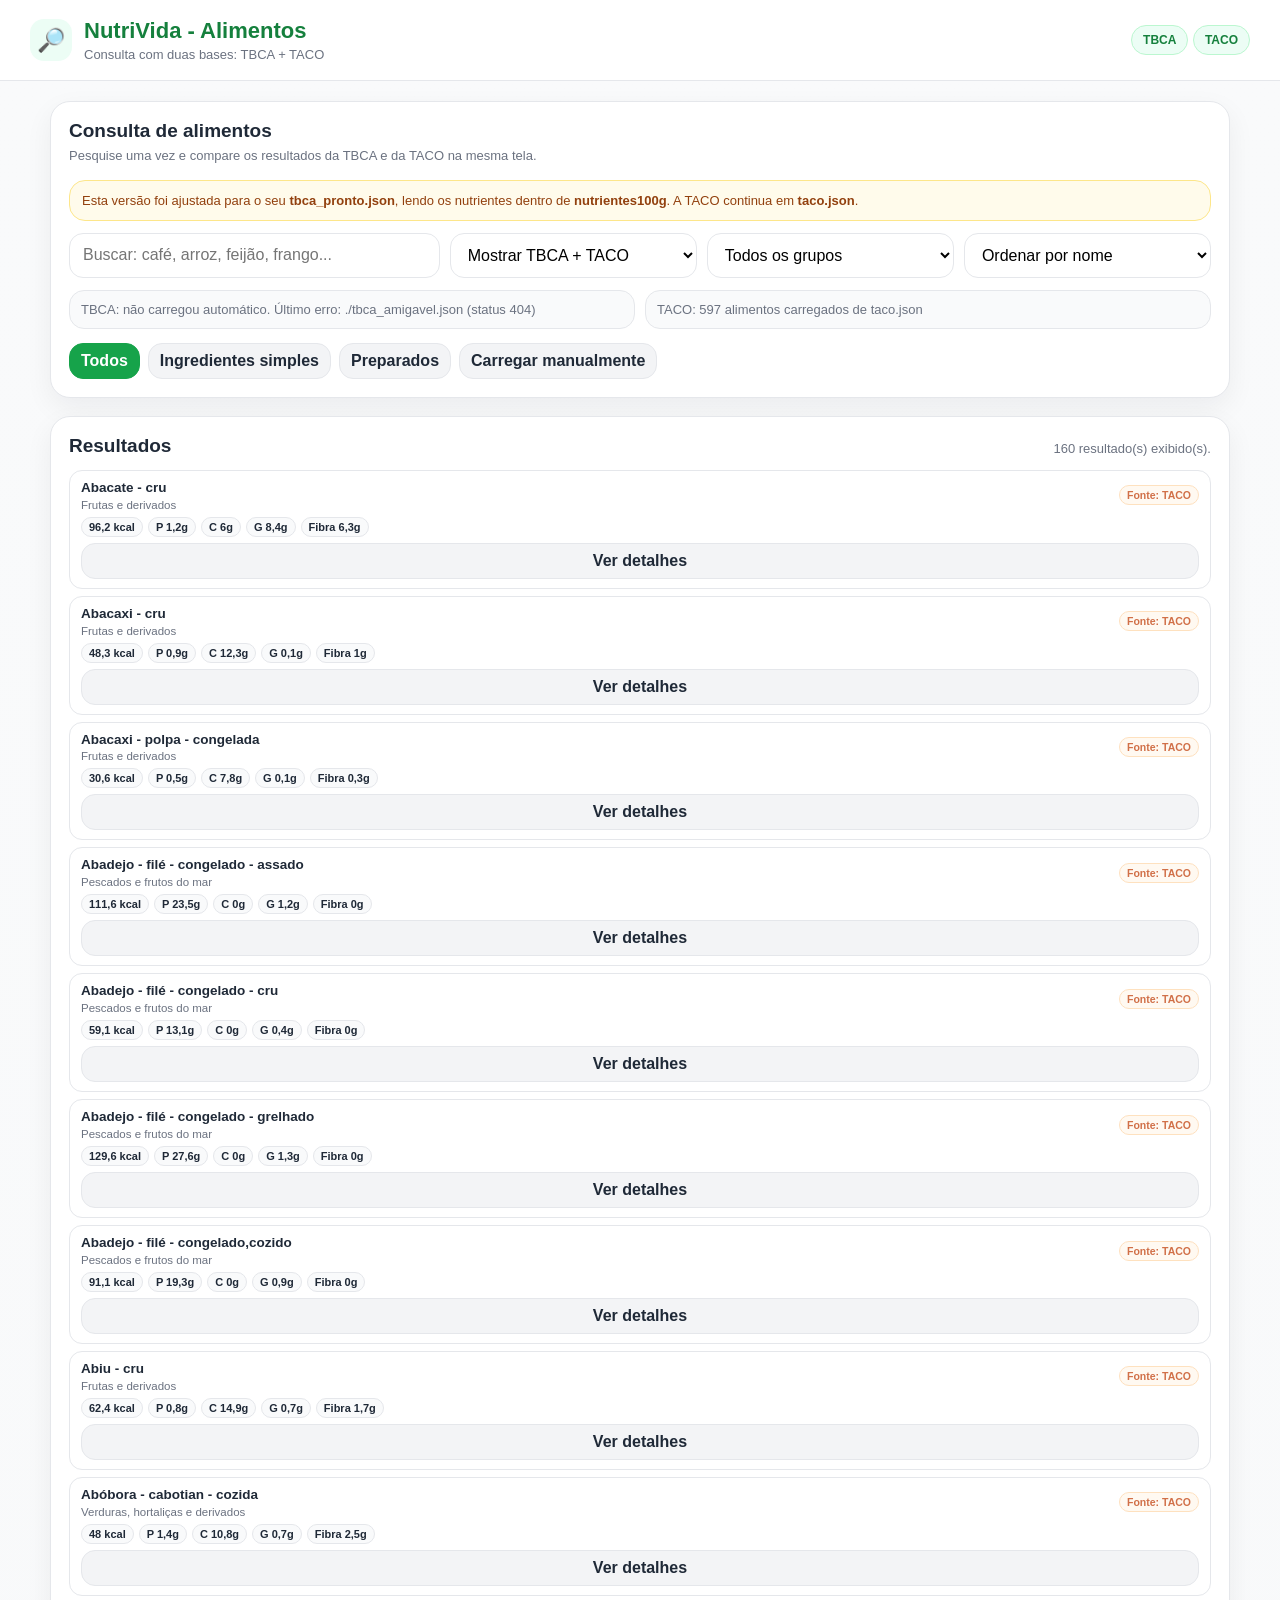
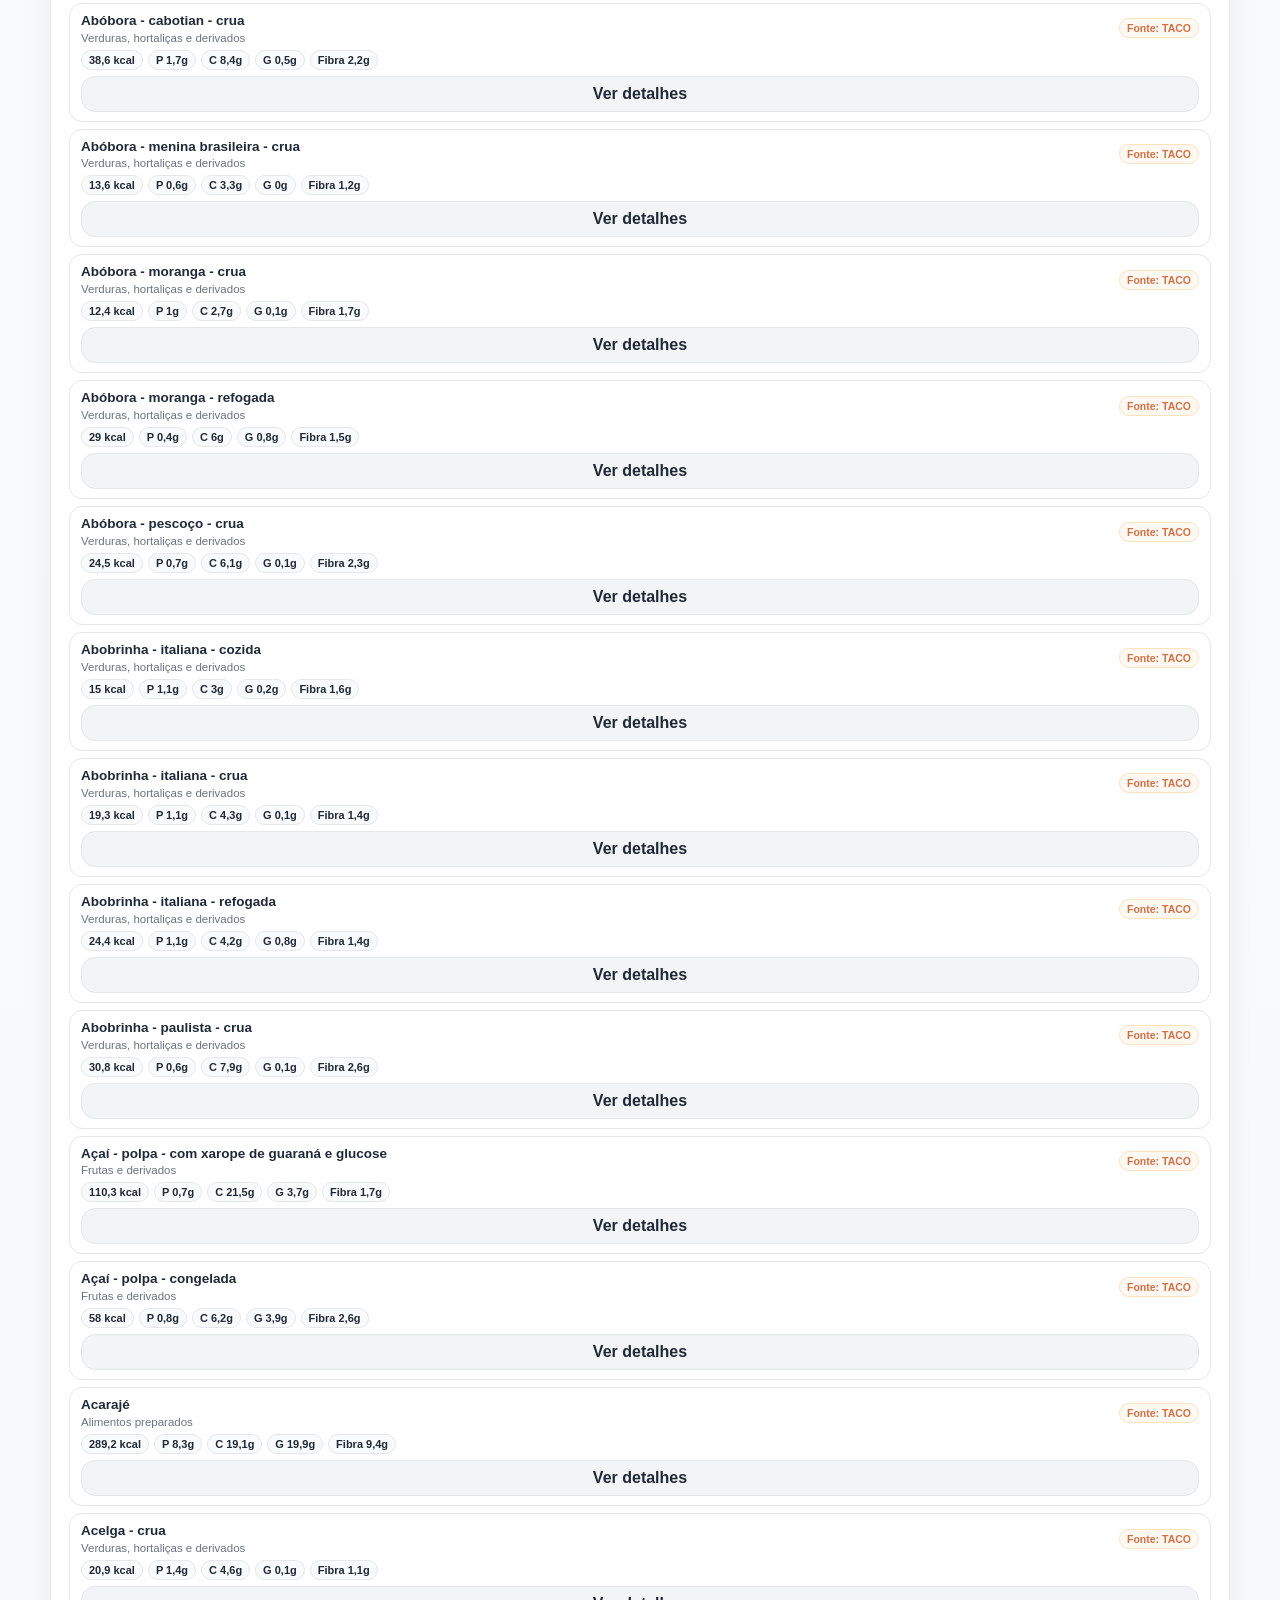
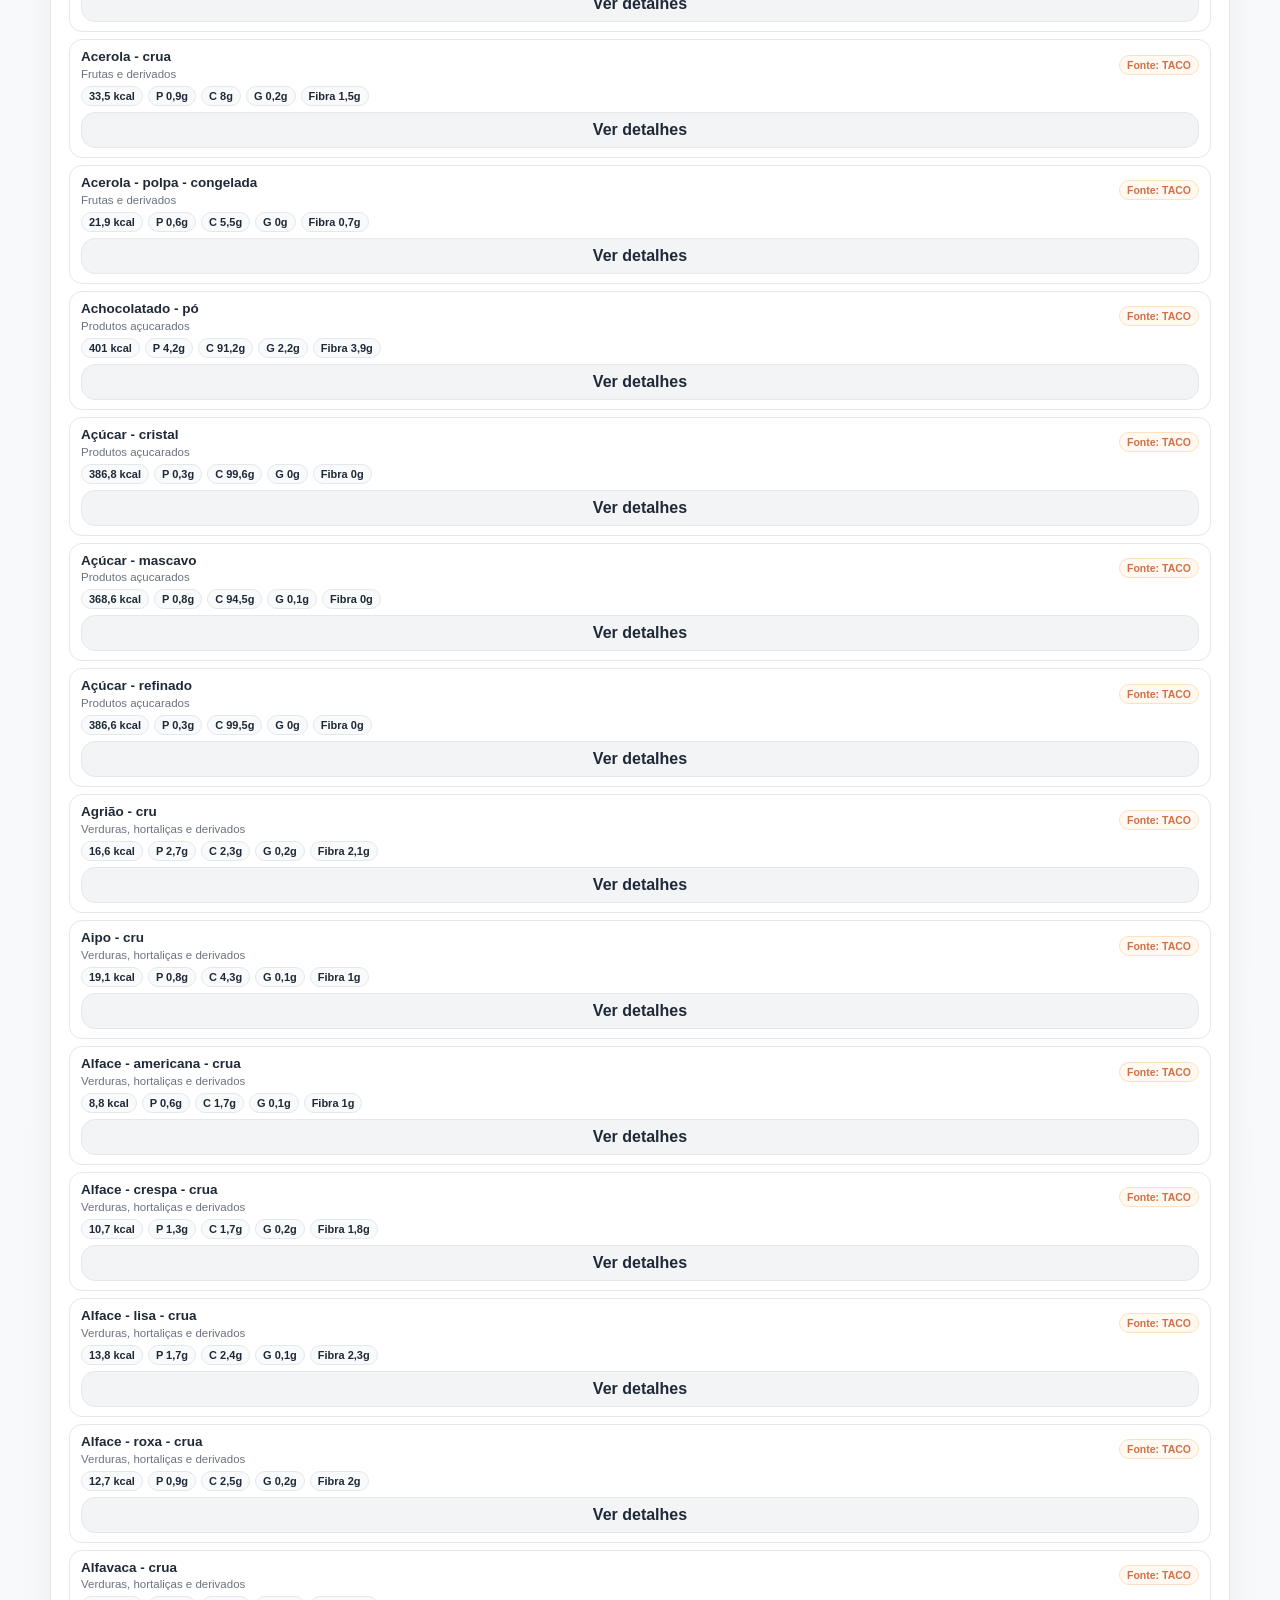
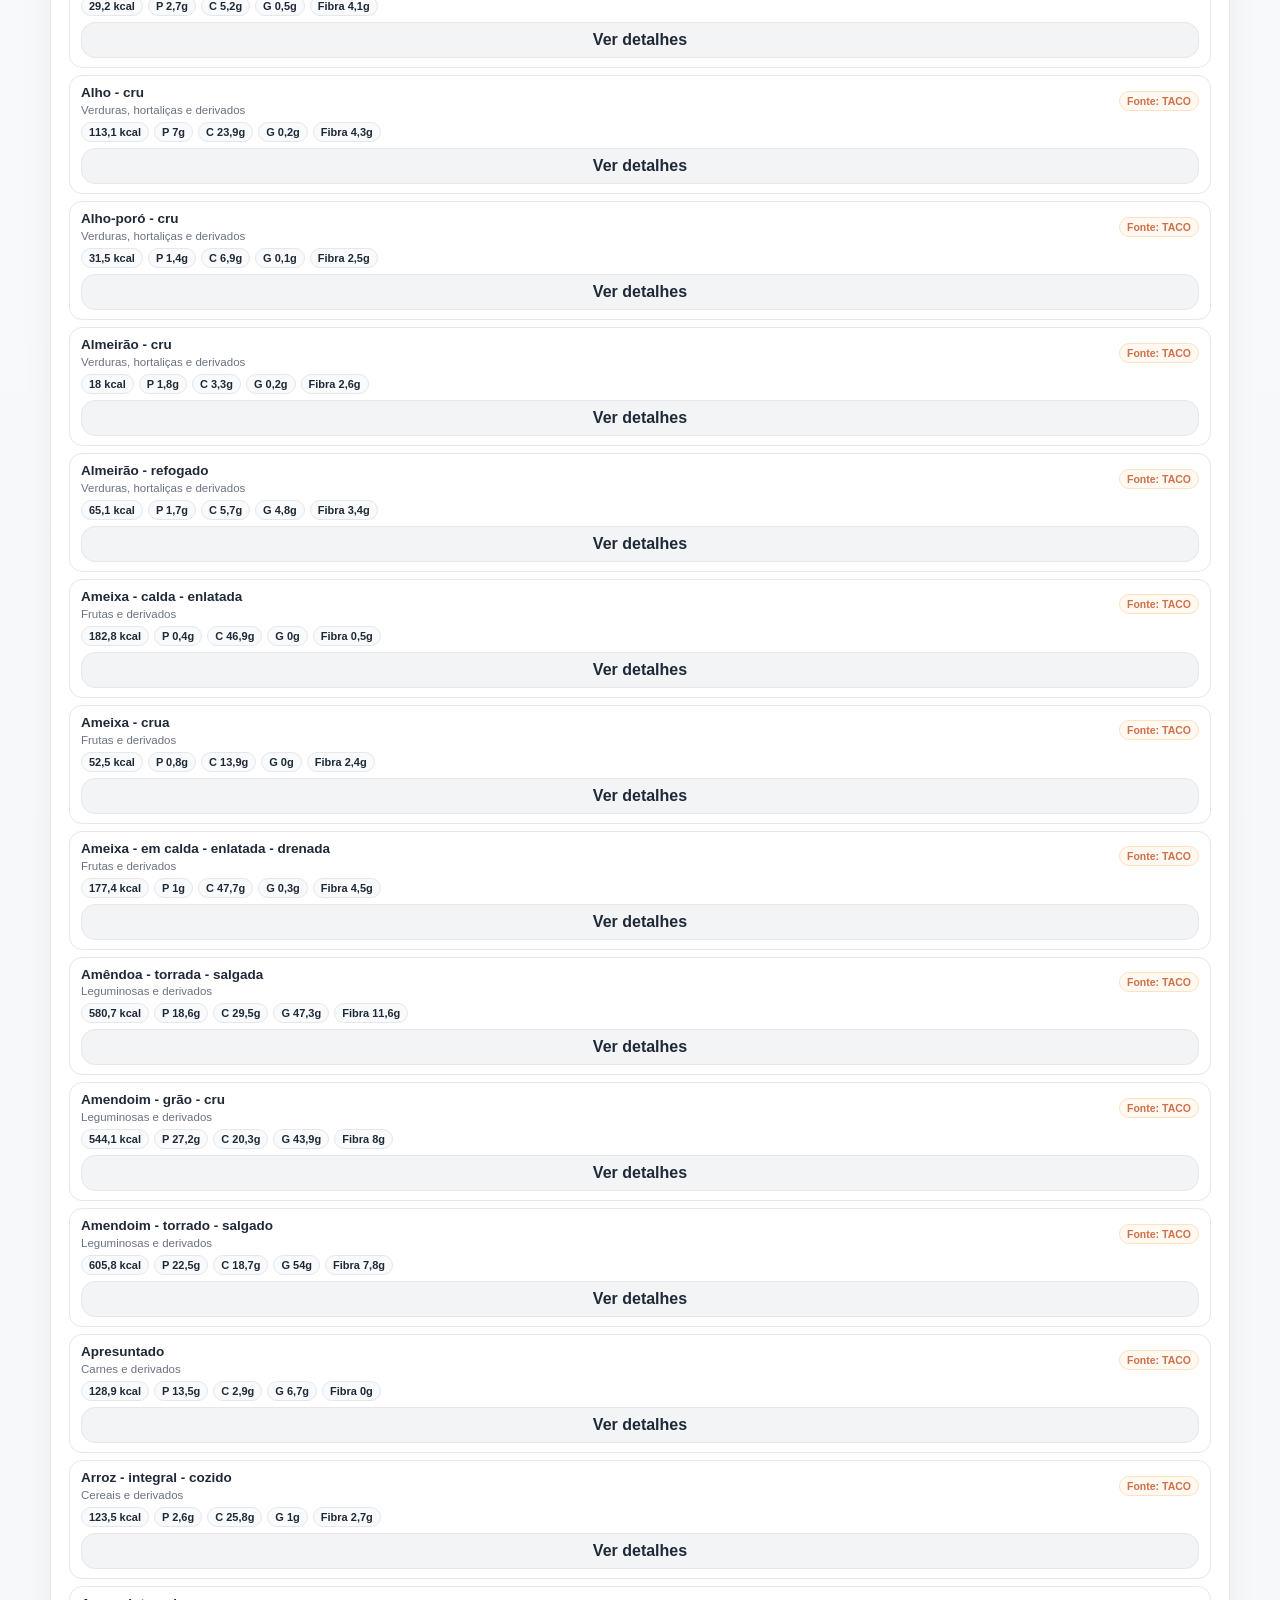
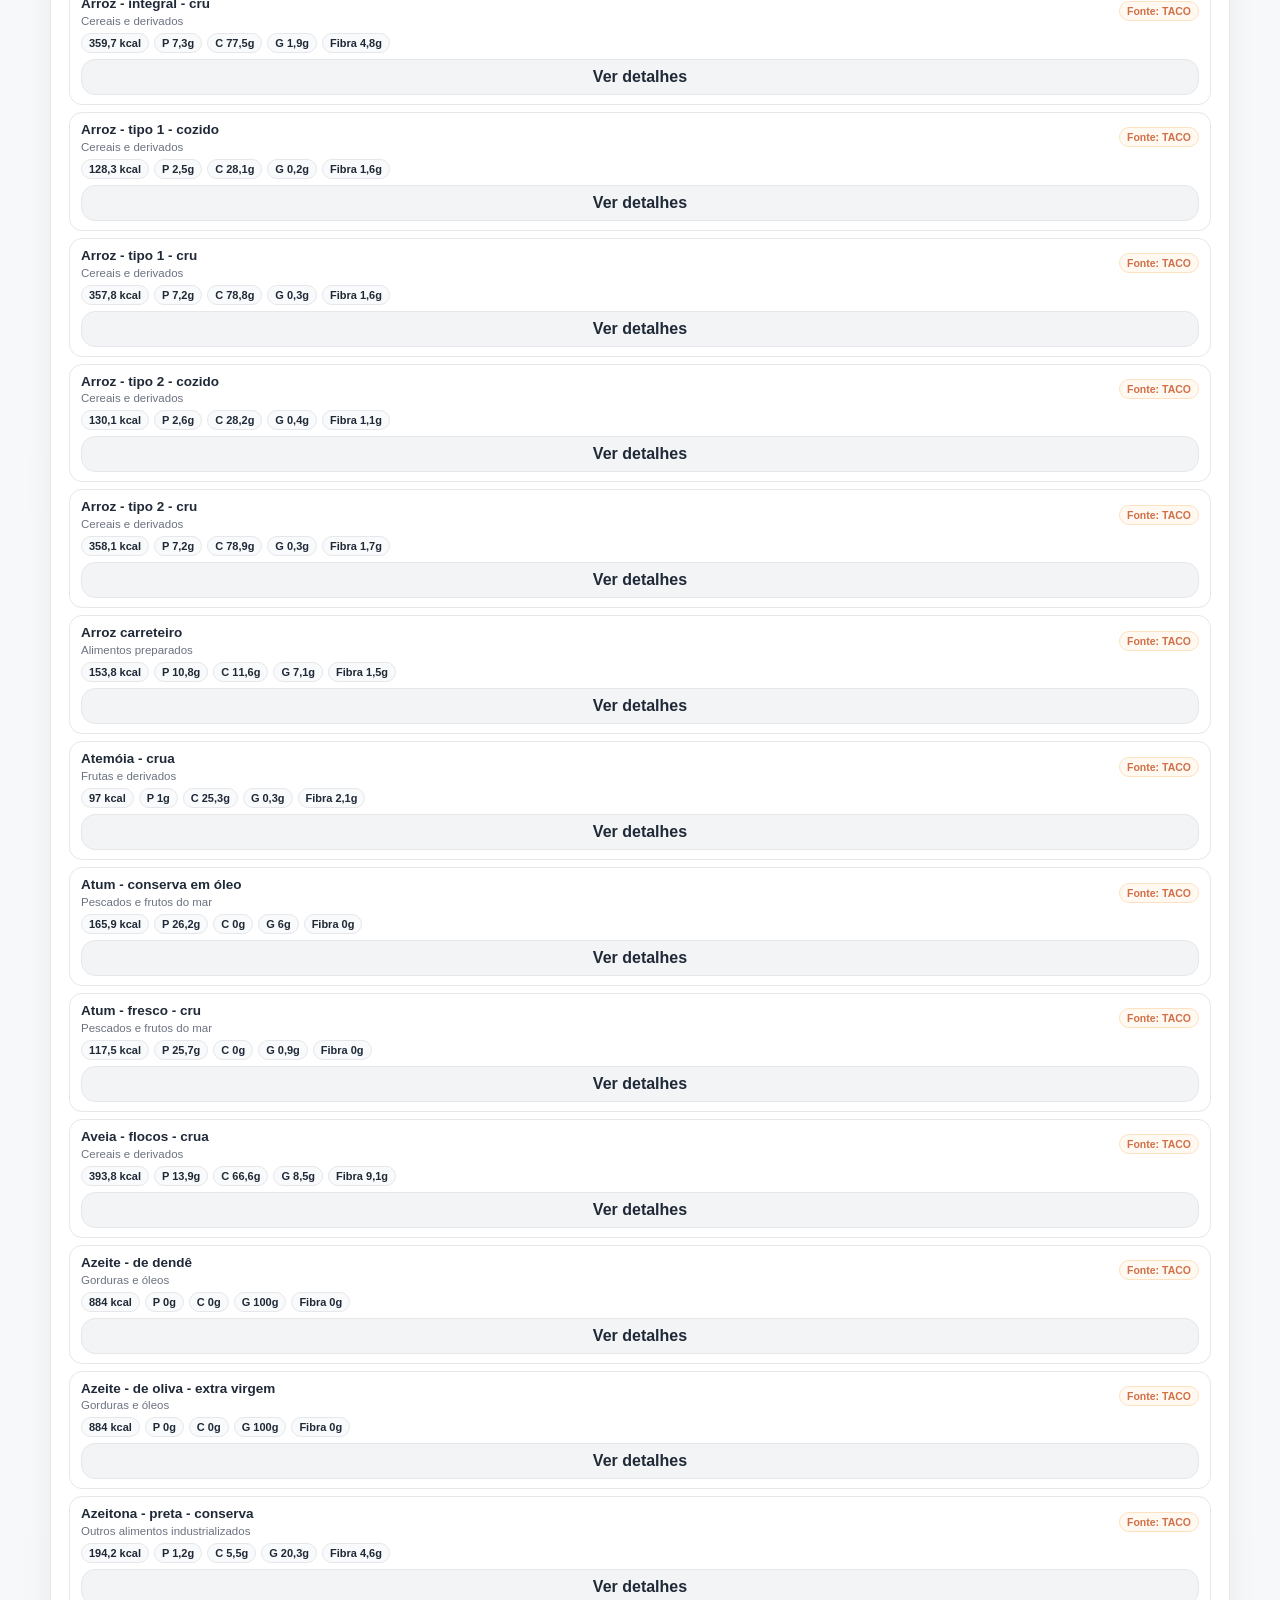
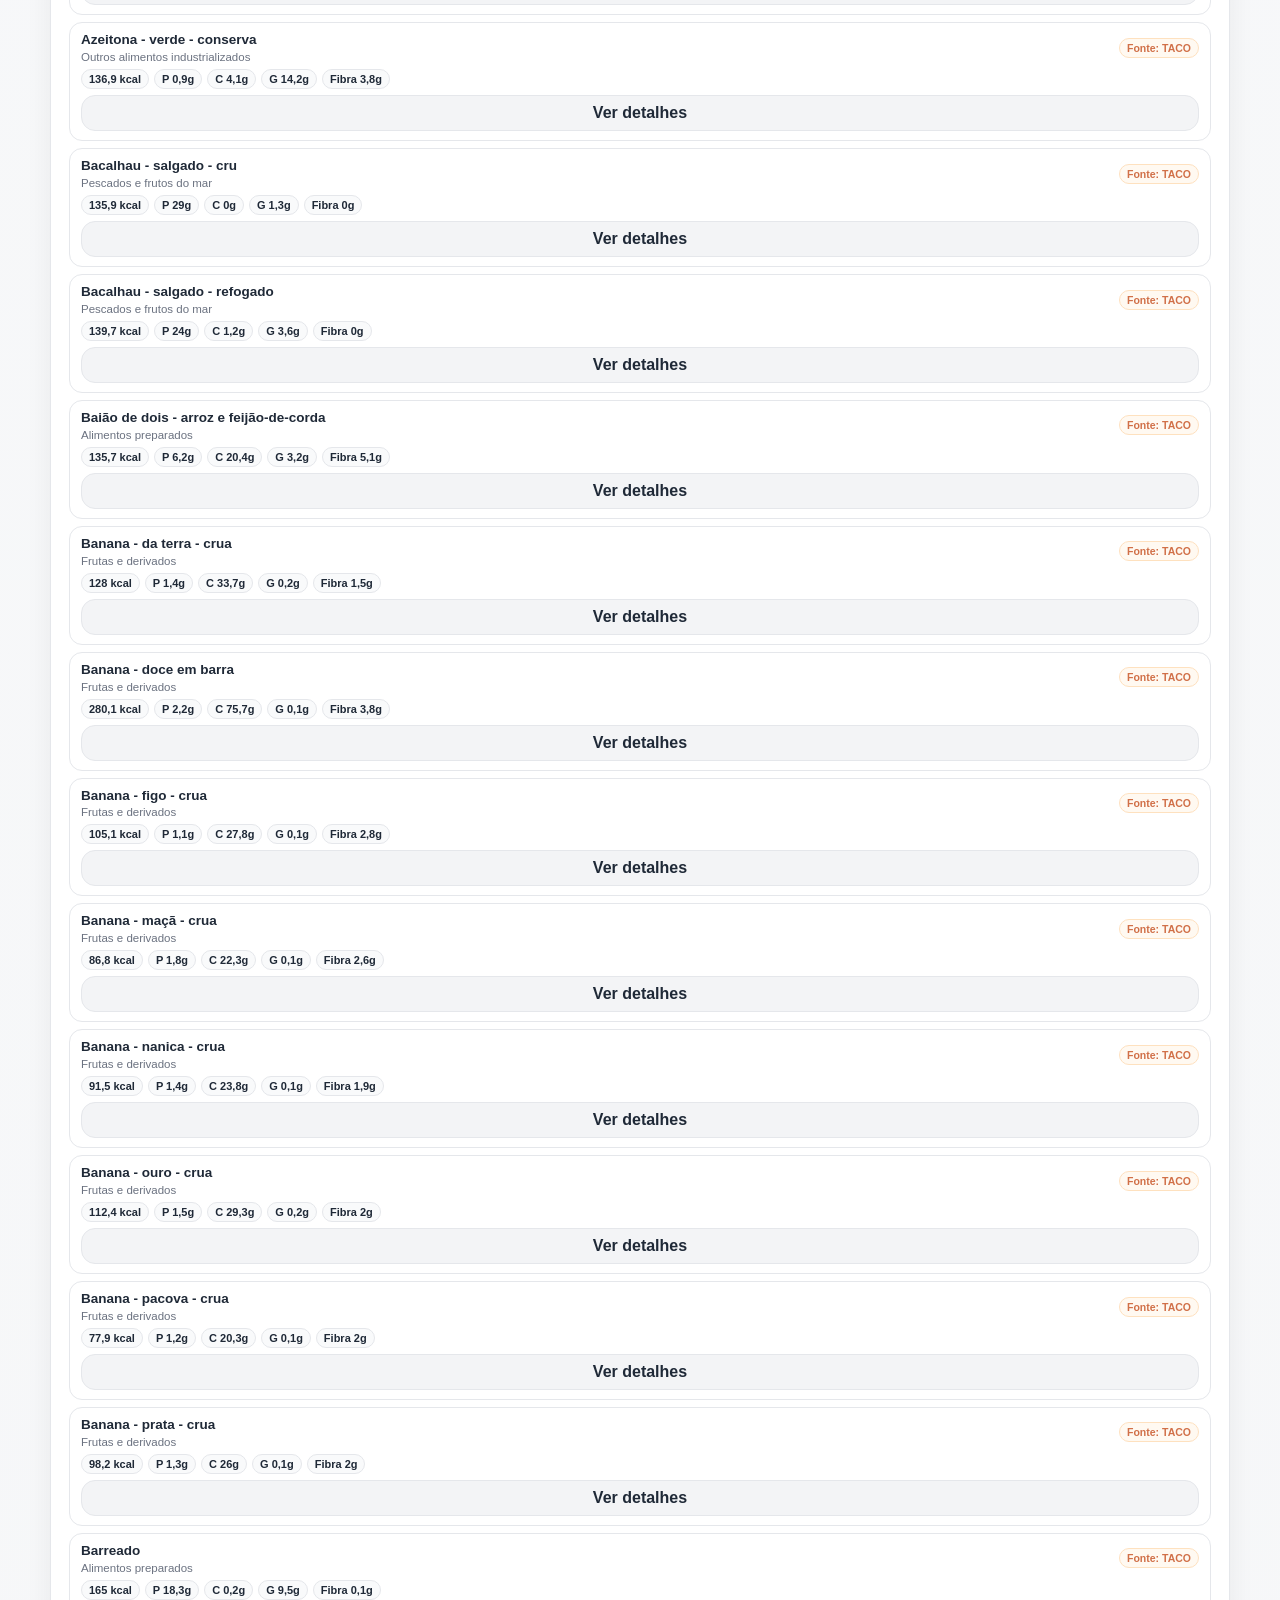
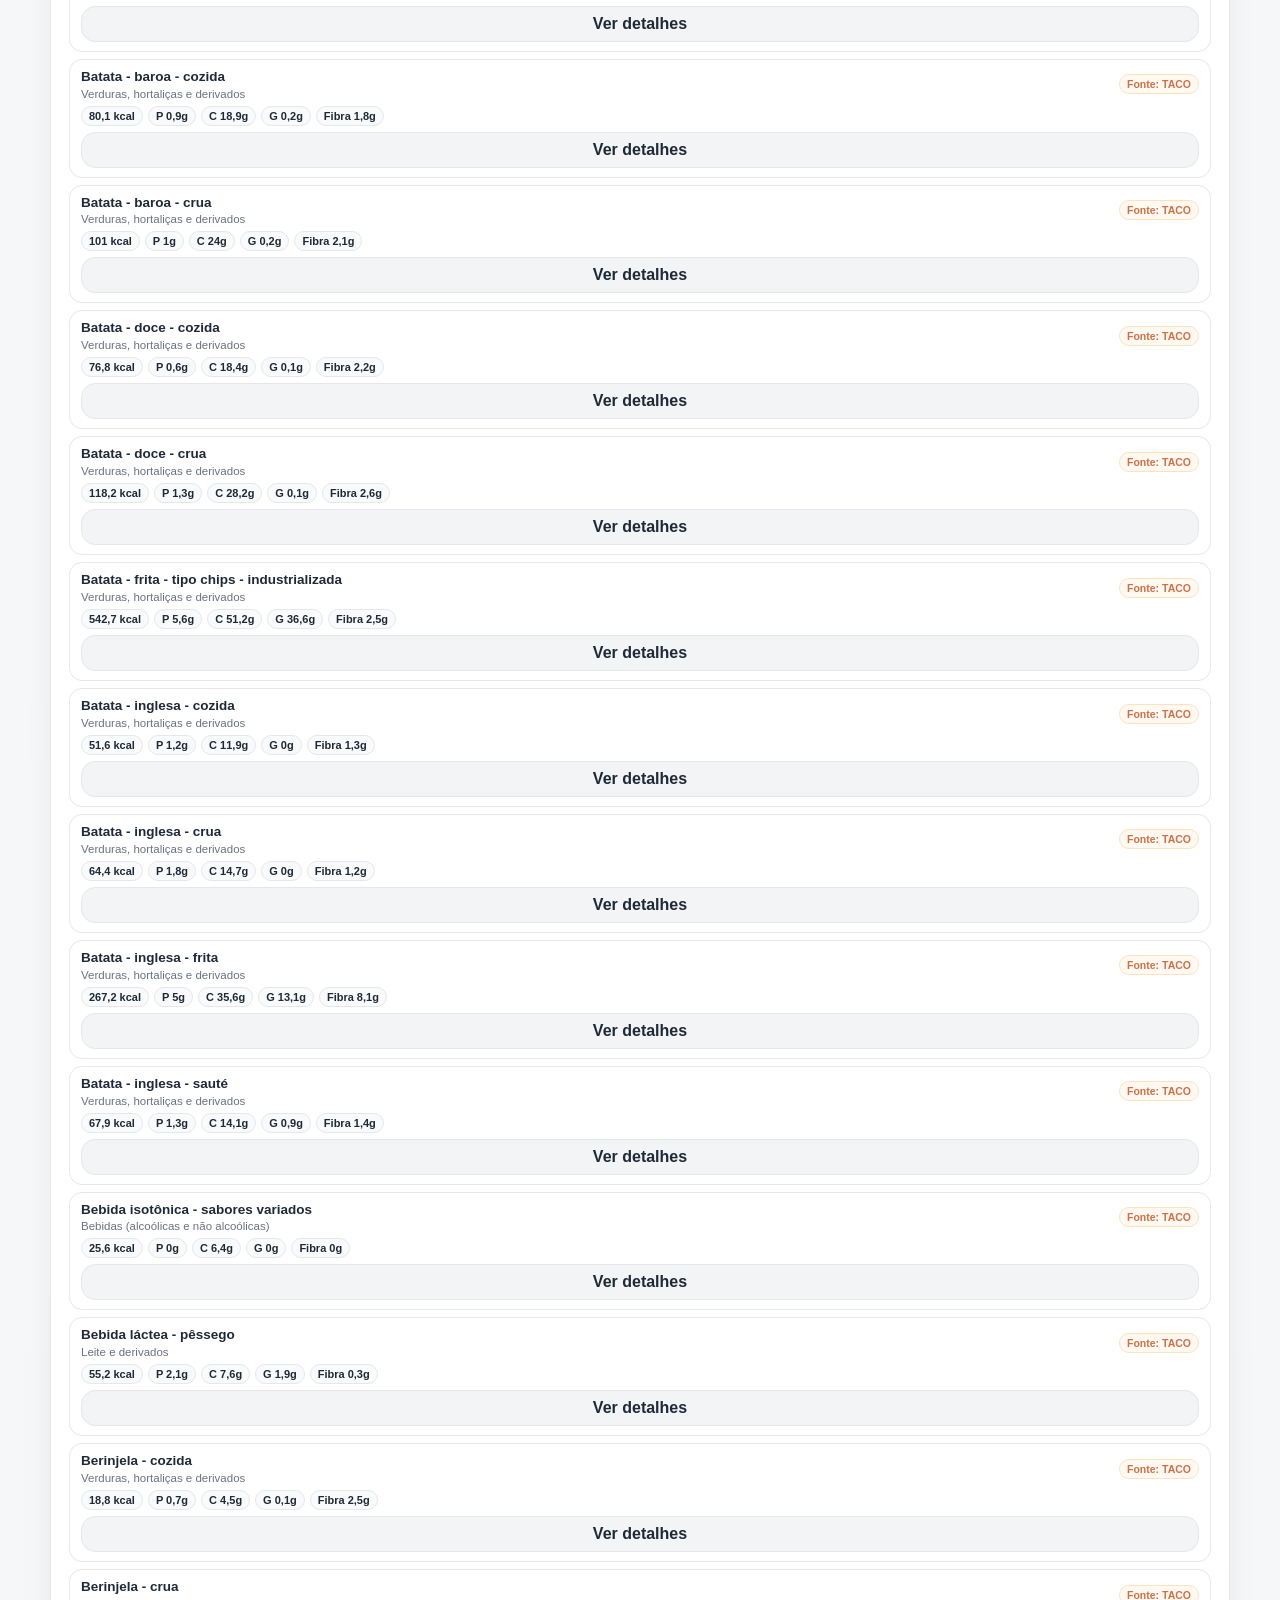
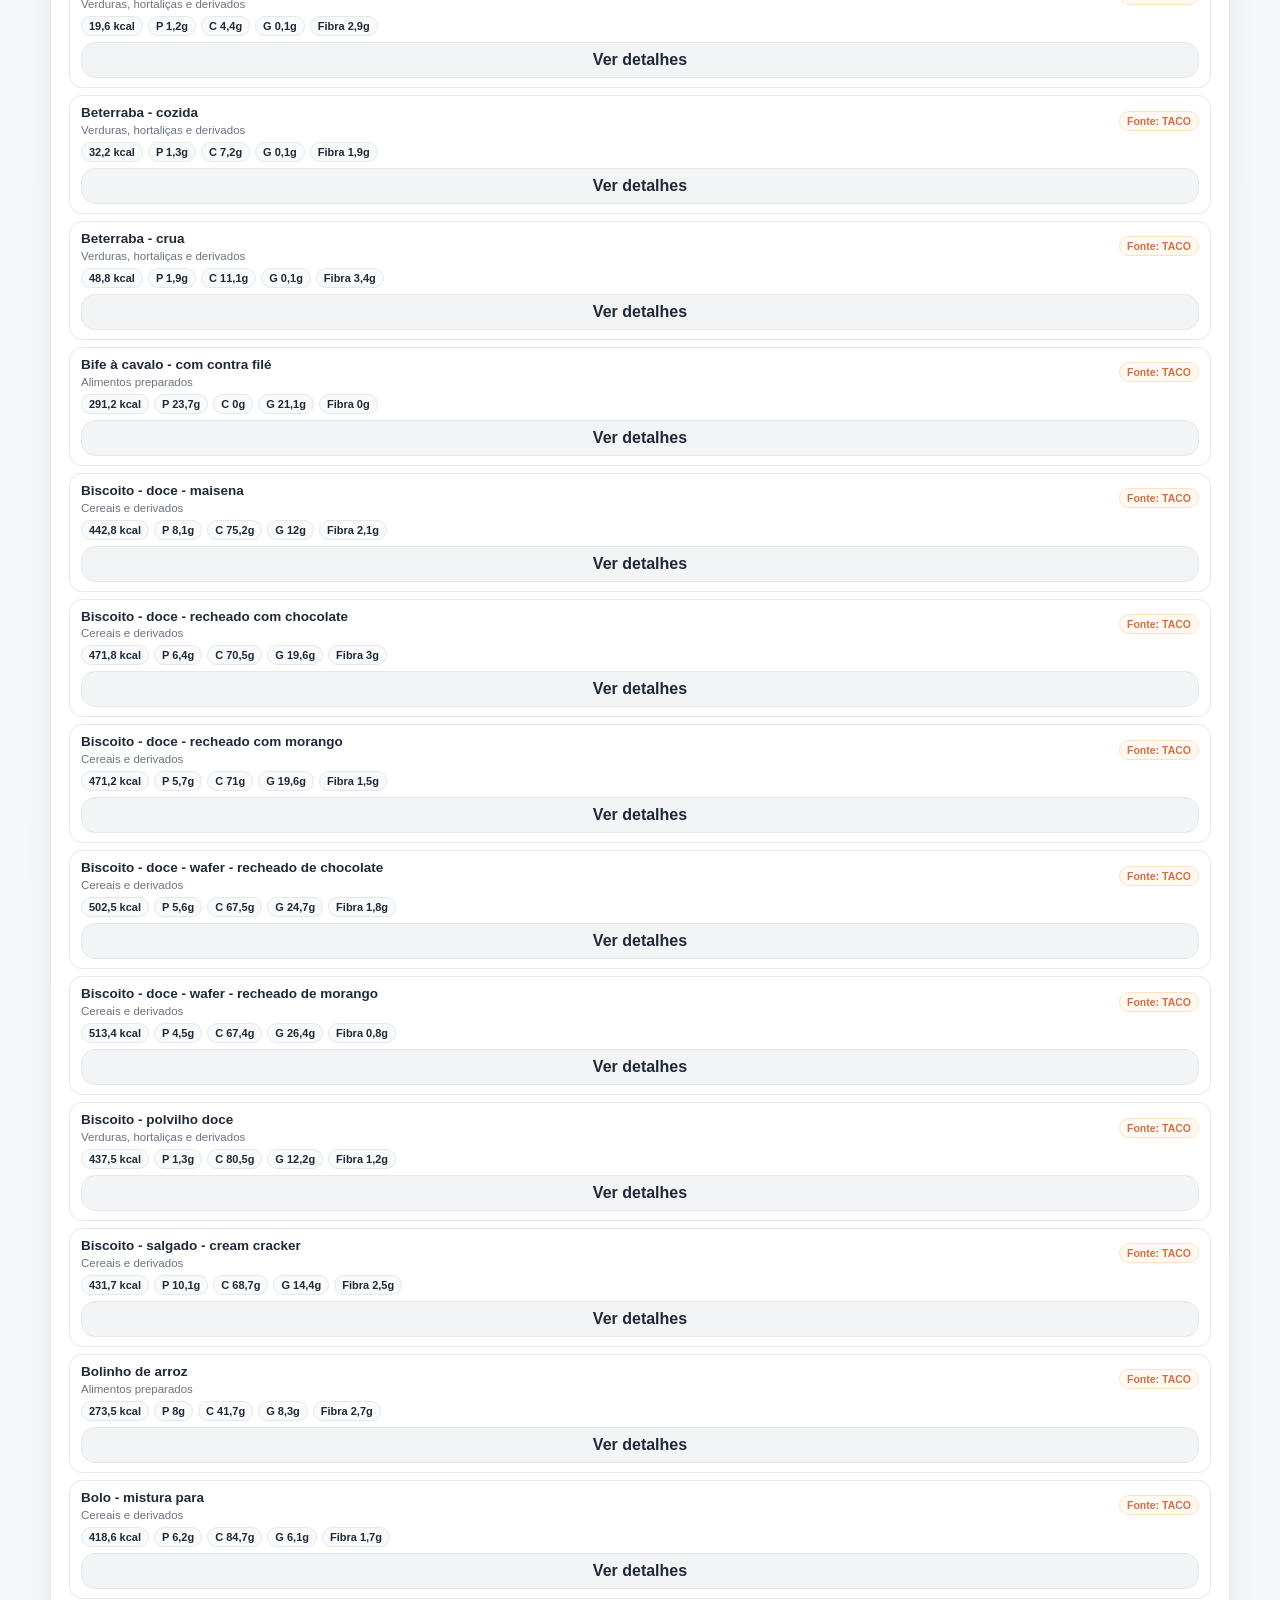
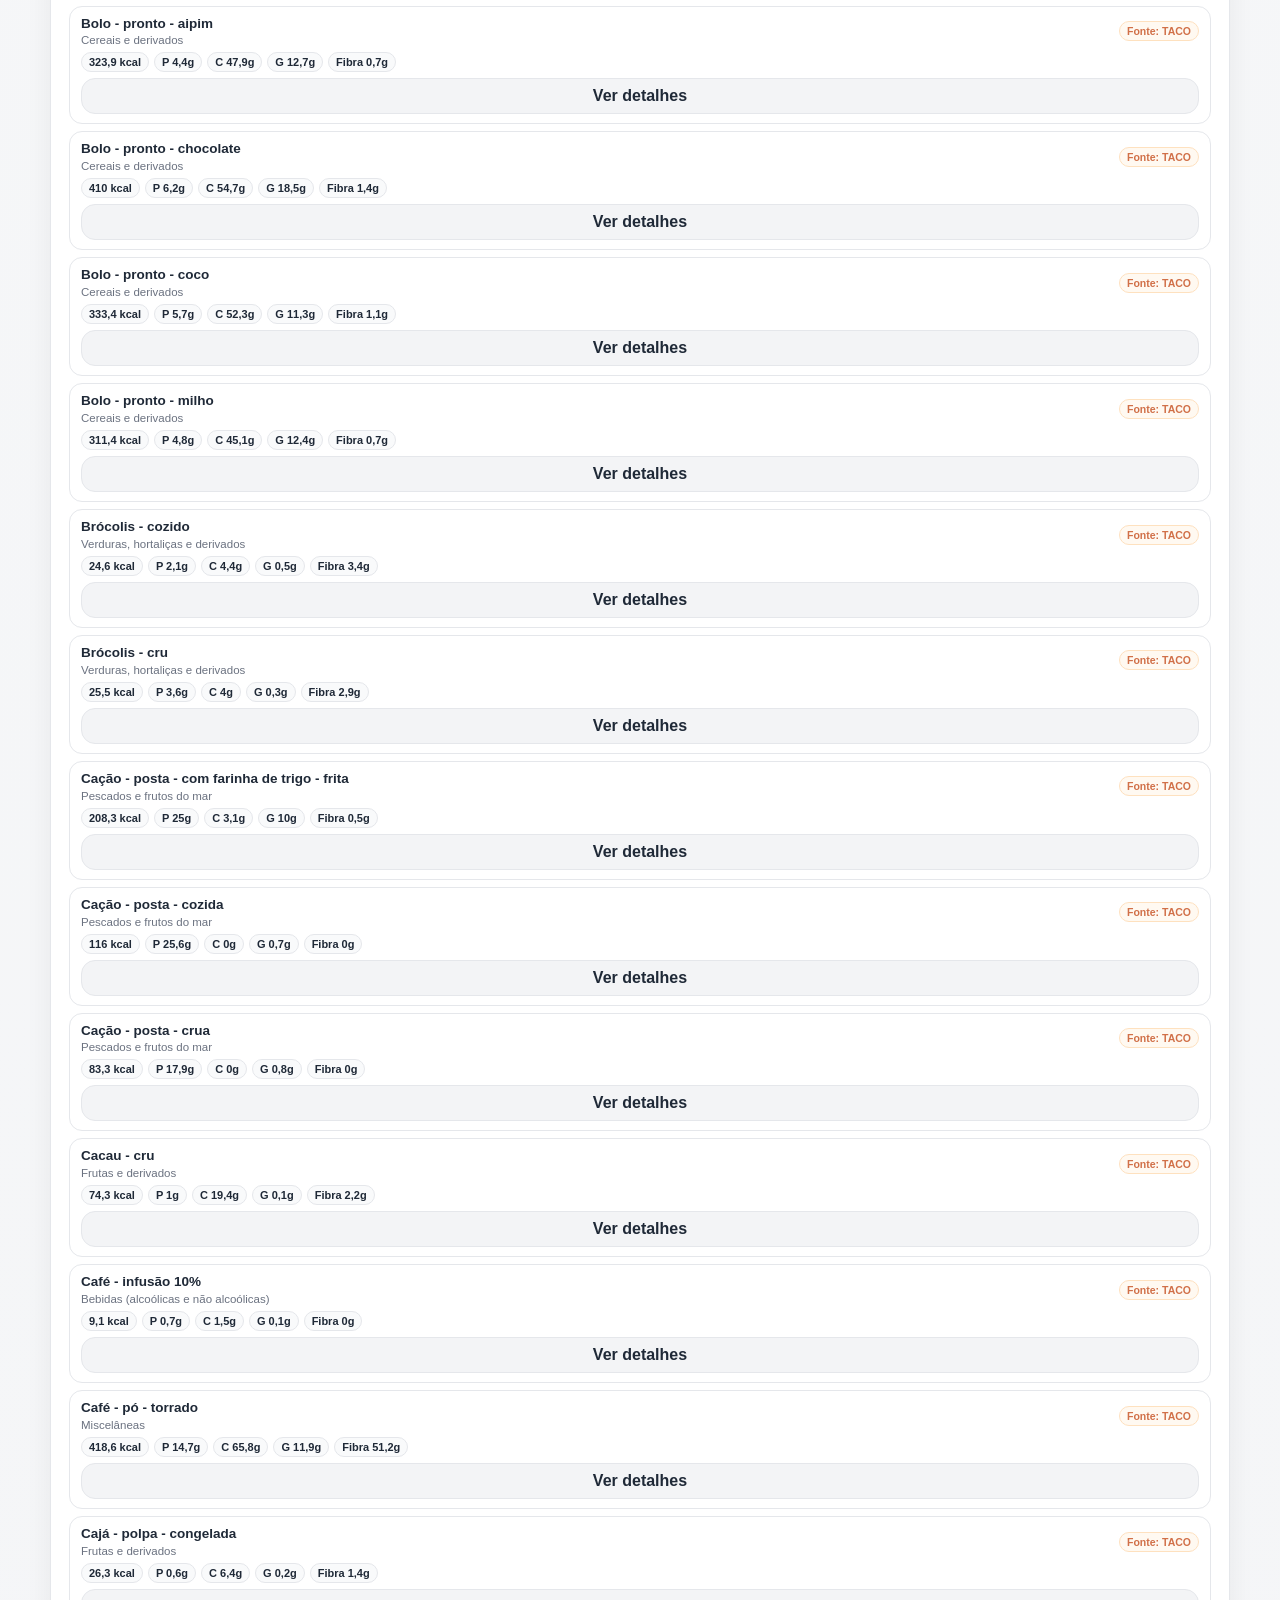
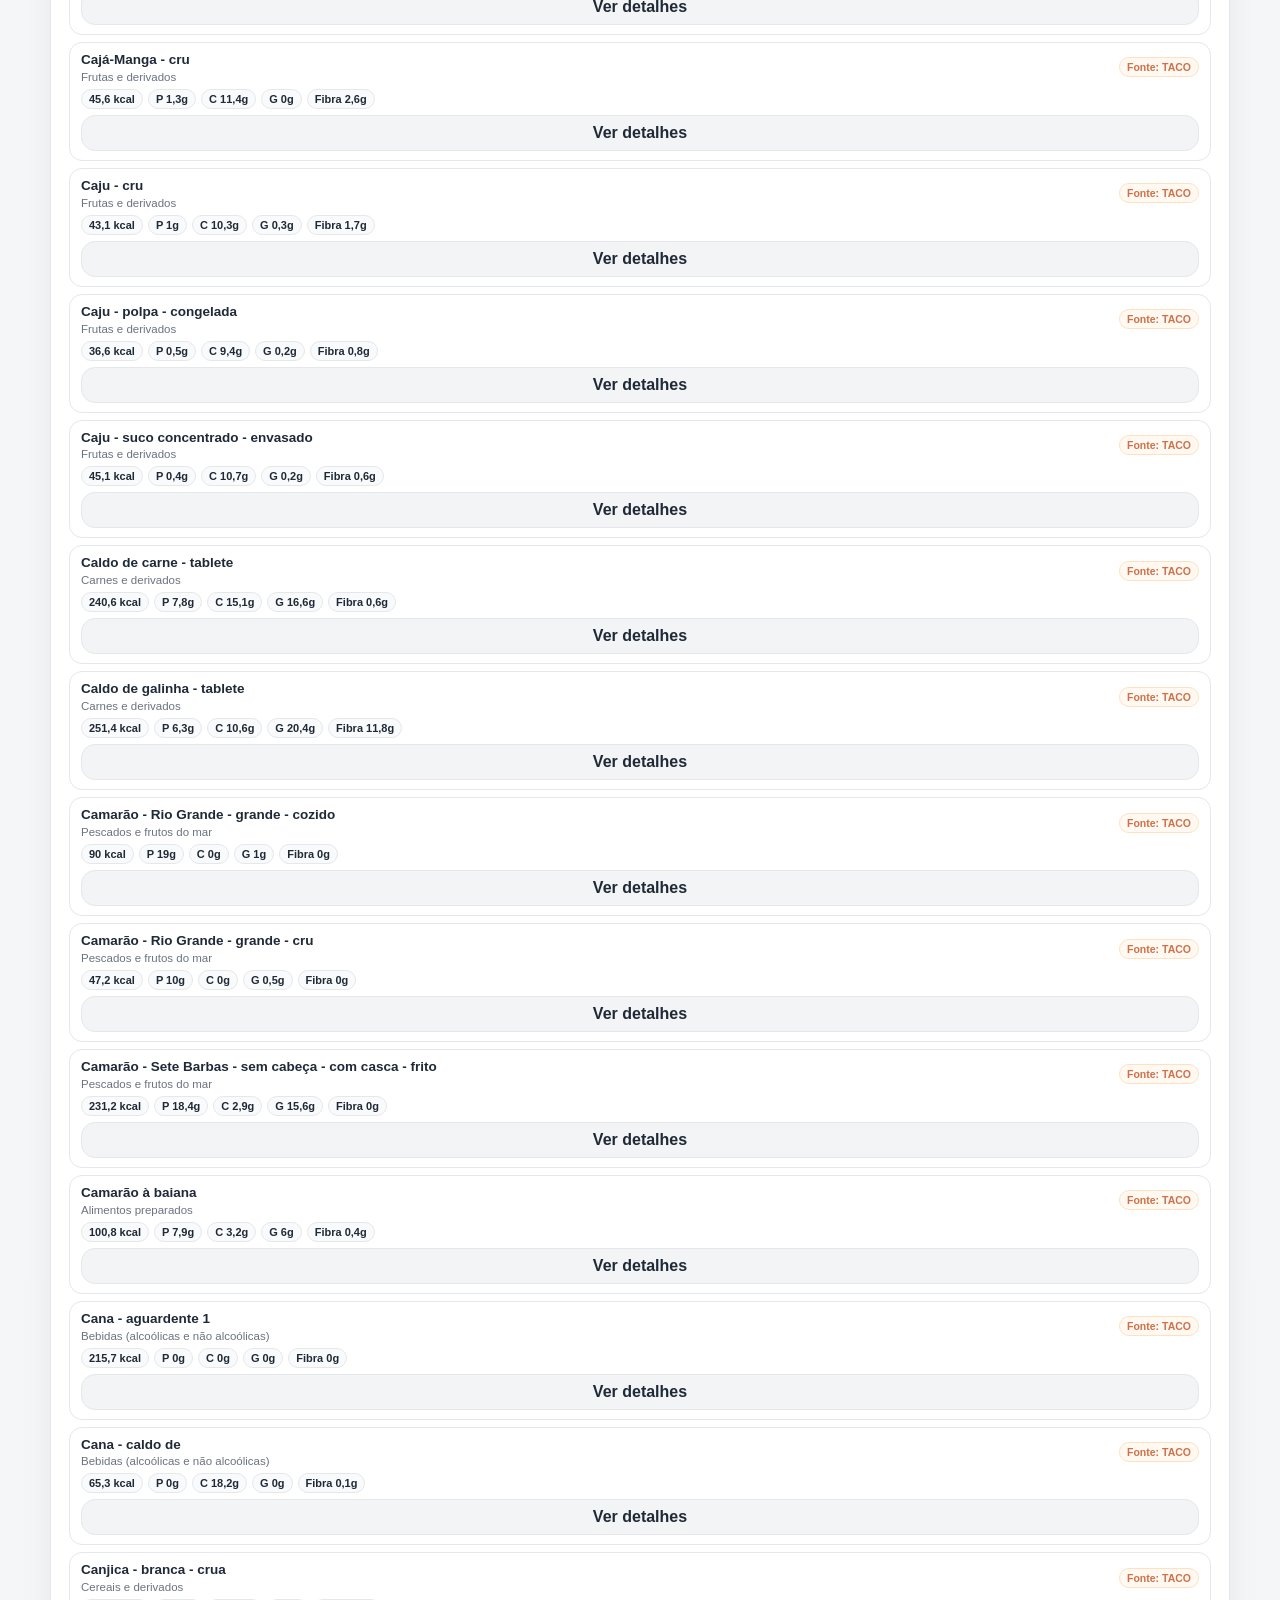
==== commit 34ca031d: "Update alimentos.html" ====
--- a/alimentos.html
+++ b/alimentos.html
@@ -29,7 +29,7 @@
 input,select,button{font:inherit}
 input,select{width:100%;border:1px solid var(--line);background:#fff;border-radius:14px;padding:12px 13px;outline:none}
 input:focus,select:focus{border-color:var(--green);box-shadow:0 0 0 3px rgba(22,163,74,.12)}
-button{border:0;border-radius:14px;padding:10px 13px;background:var(--green);color:#fff;font-weight:800;cursor:pointer}
+button{border:0;border-radius:14px;padding:8px 11px;background:var(--green);color:#fff;font-weight:800;cursor:pointer}
 button:hover{background:var(--green2)}
 button.light{background:#f3f4f6;color:var(--text);border:1px solid var(--line)}
 button.light:hover{background:#e5e7eb}
@@ -45,18 +45,18 @@
 .count{color:var(--muted);font-size:13px}
 .sectionTitle{display:flex;justify-content:space-between;gap:10px;align-items:center;margin:18px 0 10px}
 .sectionTitle h3{margin:0;font-size:17px}
-.source{padding:6px 10px;border-radius:999px;font-size:12px;font-weight:900;border:1px solid var(--line)}
+.source{padding:3px 7px;border-radius:999px;font-size:10.5px;font-weight:700;border:1px solid var(--line);opacity:.75}
 .tbca{background:var(--blueSoft);color:var(--blue);border-color:#bfdbfe}
 .taco{background:var(--orangeSoft);color:#c2410c;border-color:#fed7aa}
-.results{display:grid;grid-template-columns:repeat(2,minmax(0,1fr));gap:12px}
-.food{border:1px solid var(--line);background:#fff;border-radius:18px;padding:14px;display:grid;gap:10px}
+.results{display:grid;grid-template-columns:1fr;gap:7px}
+.food{border:1px solid var(--line);background:#fff;border-radius:13px;padding:9px 11px;display:grid;gap:6px}
 .food:hover{box-shadow:0 8px 20px rgba(15,23,42,.05)}
-.foodTop{display:flex;justify-content:space-between;gap:10px}
-.title{font-weight:900;line-height:1.25}
-.group{color:var(--muted);font-size:12.5px;margin-top:3px}
-.type{font-size:12px;color:#4b5563;margin-top:3px}
-.macros{display:flex;flex-wrap:wrap;gap:7px}
-.macro{background:#f9fafb;border:1px solid var(--line);padding:5px 8px;border-radius:999px;font-size:12px;font-weight:700}
+.foodTop{display:flex;justify-content:space-between;gap:10px;align-items:center}
+.title{font-weight:800;line-height:1.25;font-size:13.5px}
+.group{color:var(--muted);font-size:11.5px;margin-top:2px}
+.type{font-size:11px;color:#6b7280;margin-top:2px}
+.macros{display:flex;flex-wrap:wrap;gap:5px}
+.macro{background:#f9fafb;border:1px solid var(--line);padding:3px 7px;border-radius:999px;font-size:11px;font-weight:600}
 .details{display:none;background:#f9fafb;border:1px solid var(--line);border-radius:16px;padding:11px}
 .details.open{display:block}
 .detailGrid{display:grid;grid-template-columns:repeat(4,1fr);gap:8px}
@@ -360,7 +360,7 @@
         <div class="group">${a.grupo}</div>
         ${a.tipo ? `<div class="type">${a.tipo}</div>` : ""}
       </div>
-      <span class="source ${cls}">${a.fonte}</span>
+      <span class="source ${cls}">Fonte: ${a.fonte}</span>
     </div>
 
     <div class="macros">
@@ -394,10 +394,6 @@
   </div>`;
 }
 
-function bloco(titulo,lista,cls){
-  return lista.length ? `<div class="sectionTitle"><h3>${titulo}</h3><span class="source ${cls}">${lista.length} exibidos</span></div><div class="results">${lista.map(card).join("")}</div>` : "";
-}
-
 function render(){
   if(!todos.length){
     document.getElementById("contador").textContent="Nenhuma base carregada.";
@@ -405,15 +401,31 @@
     return;
   }
 
-  let tr = filtro(tbca).slice(0,80);
-  let ta = filtro(taco).slice(0,80);
-
-  if(document.getElementById("fonte").value==="tbca") ta=[];
-  if(document.getElementById("fonte").value==="taco") tr=[];
-
-  document.getElementById("contador").textContent=(tr.length+ta.length)+" resultado(s) exibido(s).";
-
-  const html = bloco("Resultados TBCA",tr,"tbca") + bloco("Resultados TACO",ta,"taco");
+  let lista = [];
+
+  if(document.getElementById("fonte").value === "tbca"){
+    lista = filtro(tbca);
+  }else if(document.getElementById("fonte").value === "taco"){
+    lista = filtro(taco);
+  }else{
+    lista = filtro(todos);
+  }
+
+  lista.sort((a,b)=>{
+    const ord = document.getElementById("ordem").value;
+    if(ord==="kcal") return b.kcal-a.kcal;
+    if(ord==="proteina") return b.proteina-a.proteina;
+    if(ord==="carbo") return b.carbo-a.carbo;
+    if(ord==="gordura") return b.gordura-a.gordura;
+    if(ord==="fibra") return b.fibra-a.fibra;
+    return a.nome.localeCompare(b.nome,"pt-BR");
+  });
+
+  lista = lista.slice(0,160);
+
+  document.getElementById("contador").textContent=lista.length+" resultado(s) exibido(s).";
+
+  const html = lista.length ? `<div class="results">${lista.map(card).join("")}</div>` : "";
   document.getElementById("resultados").innerHTML = html || '<div class="empty">Nenhum alimento encontrado com esses filtros.</div>';
 }
 
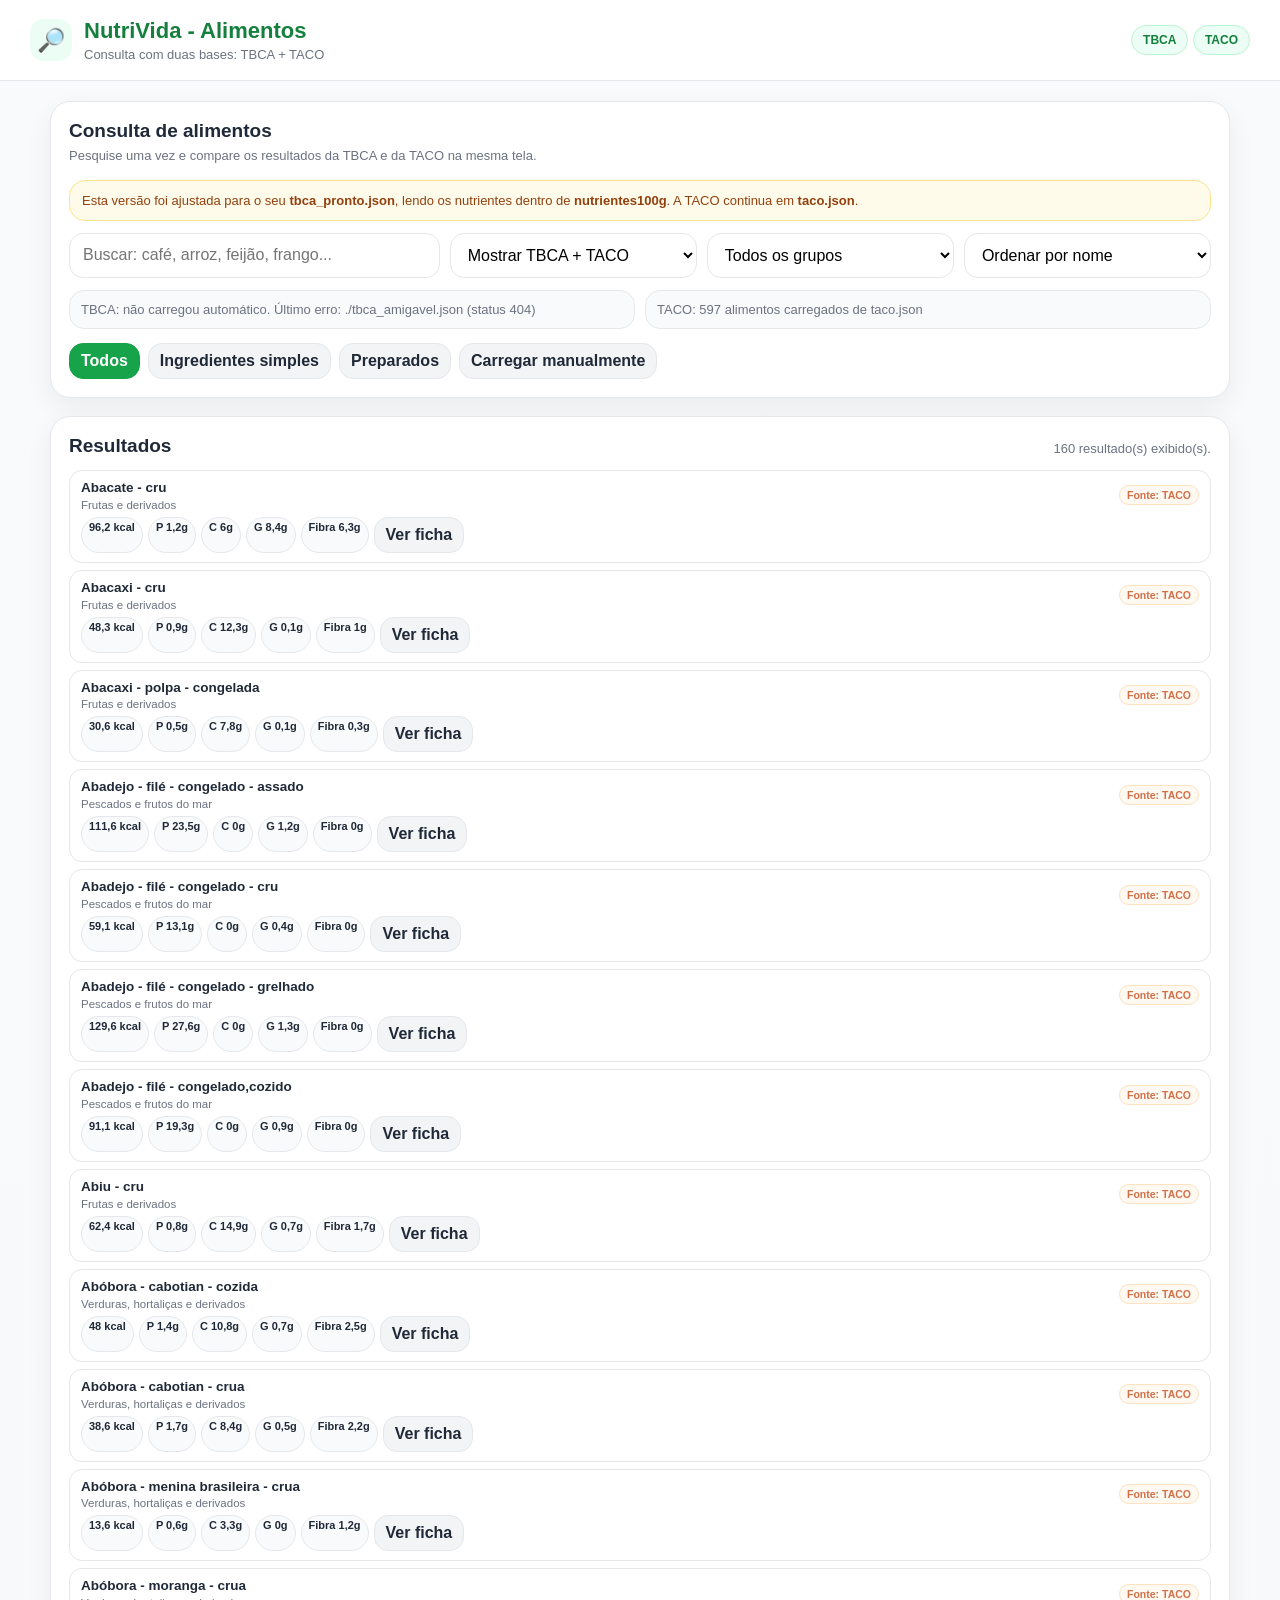
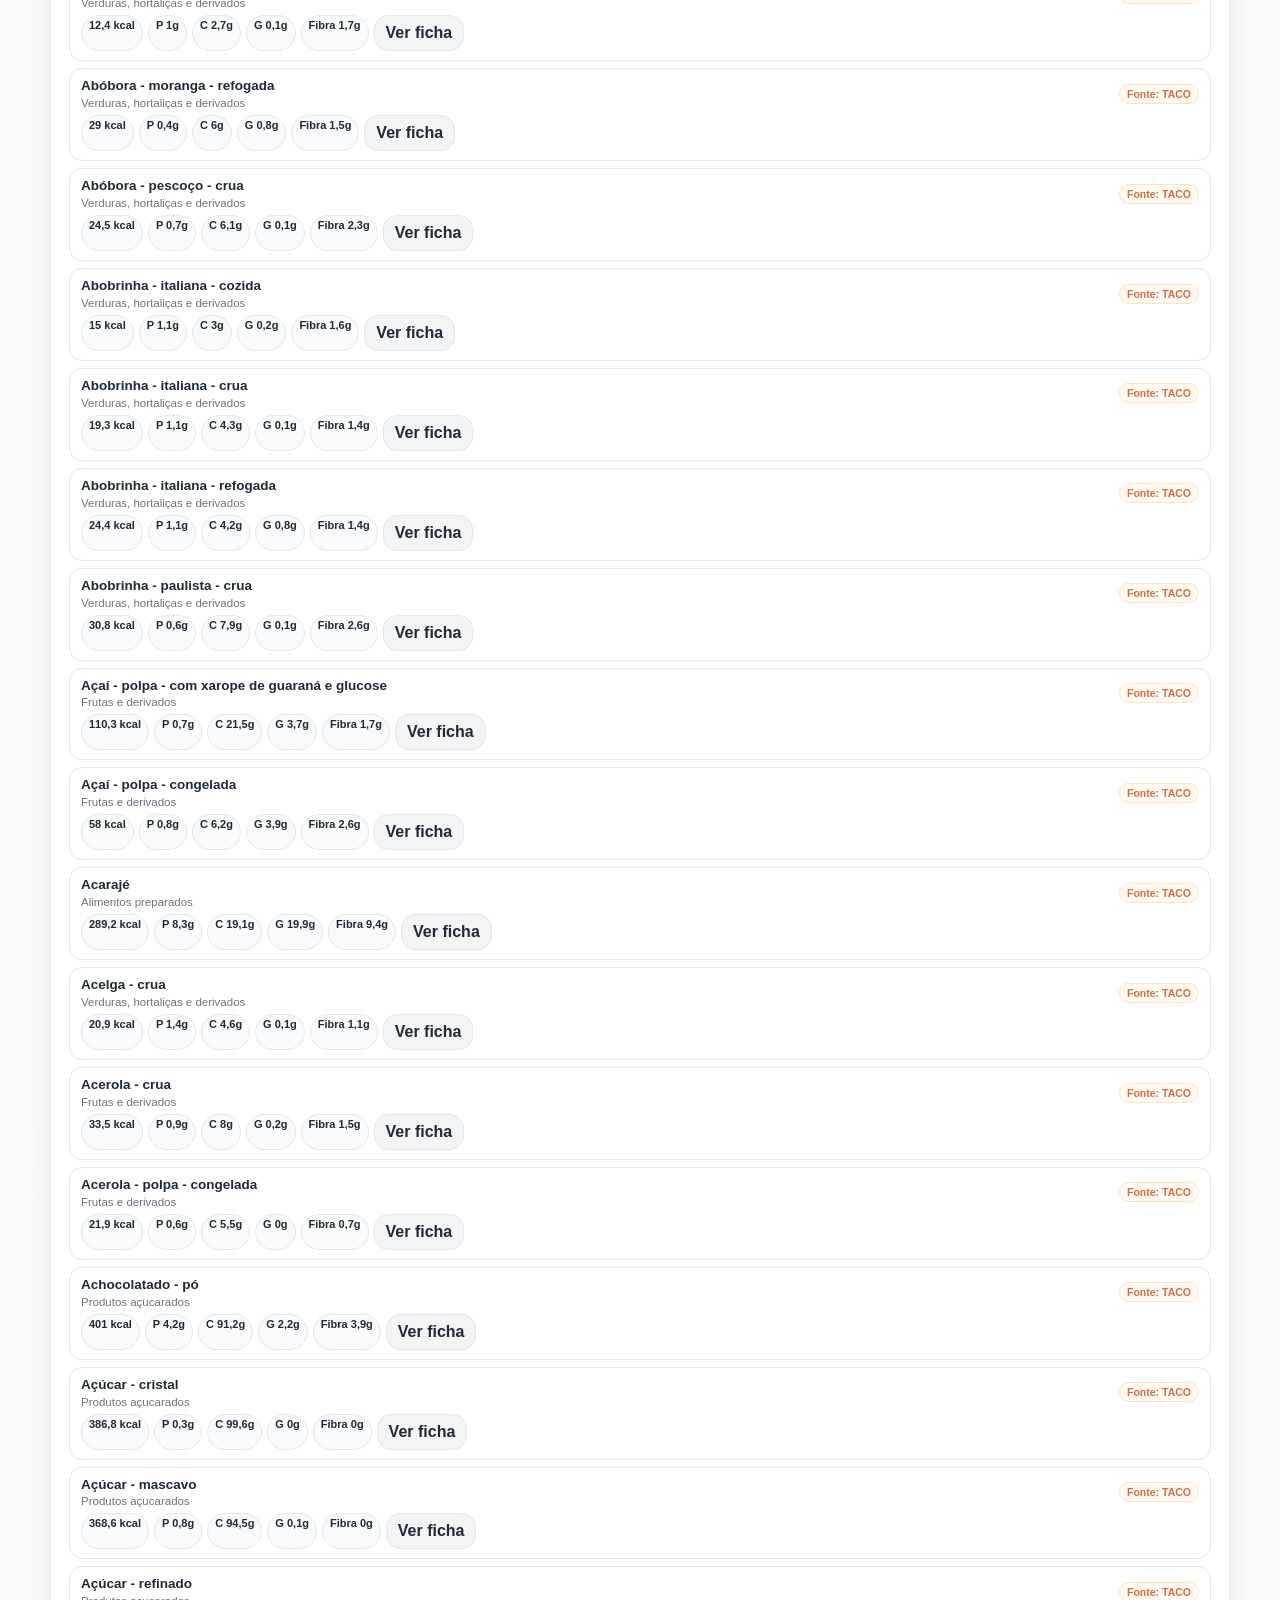
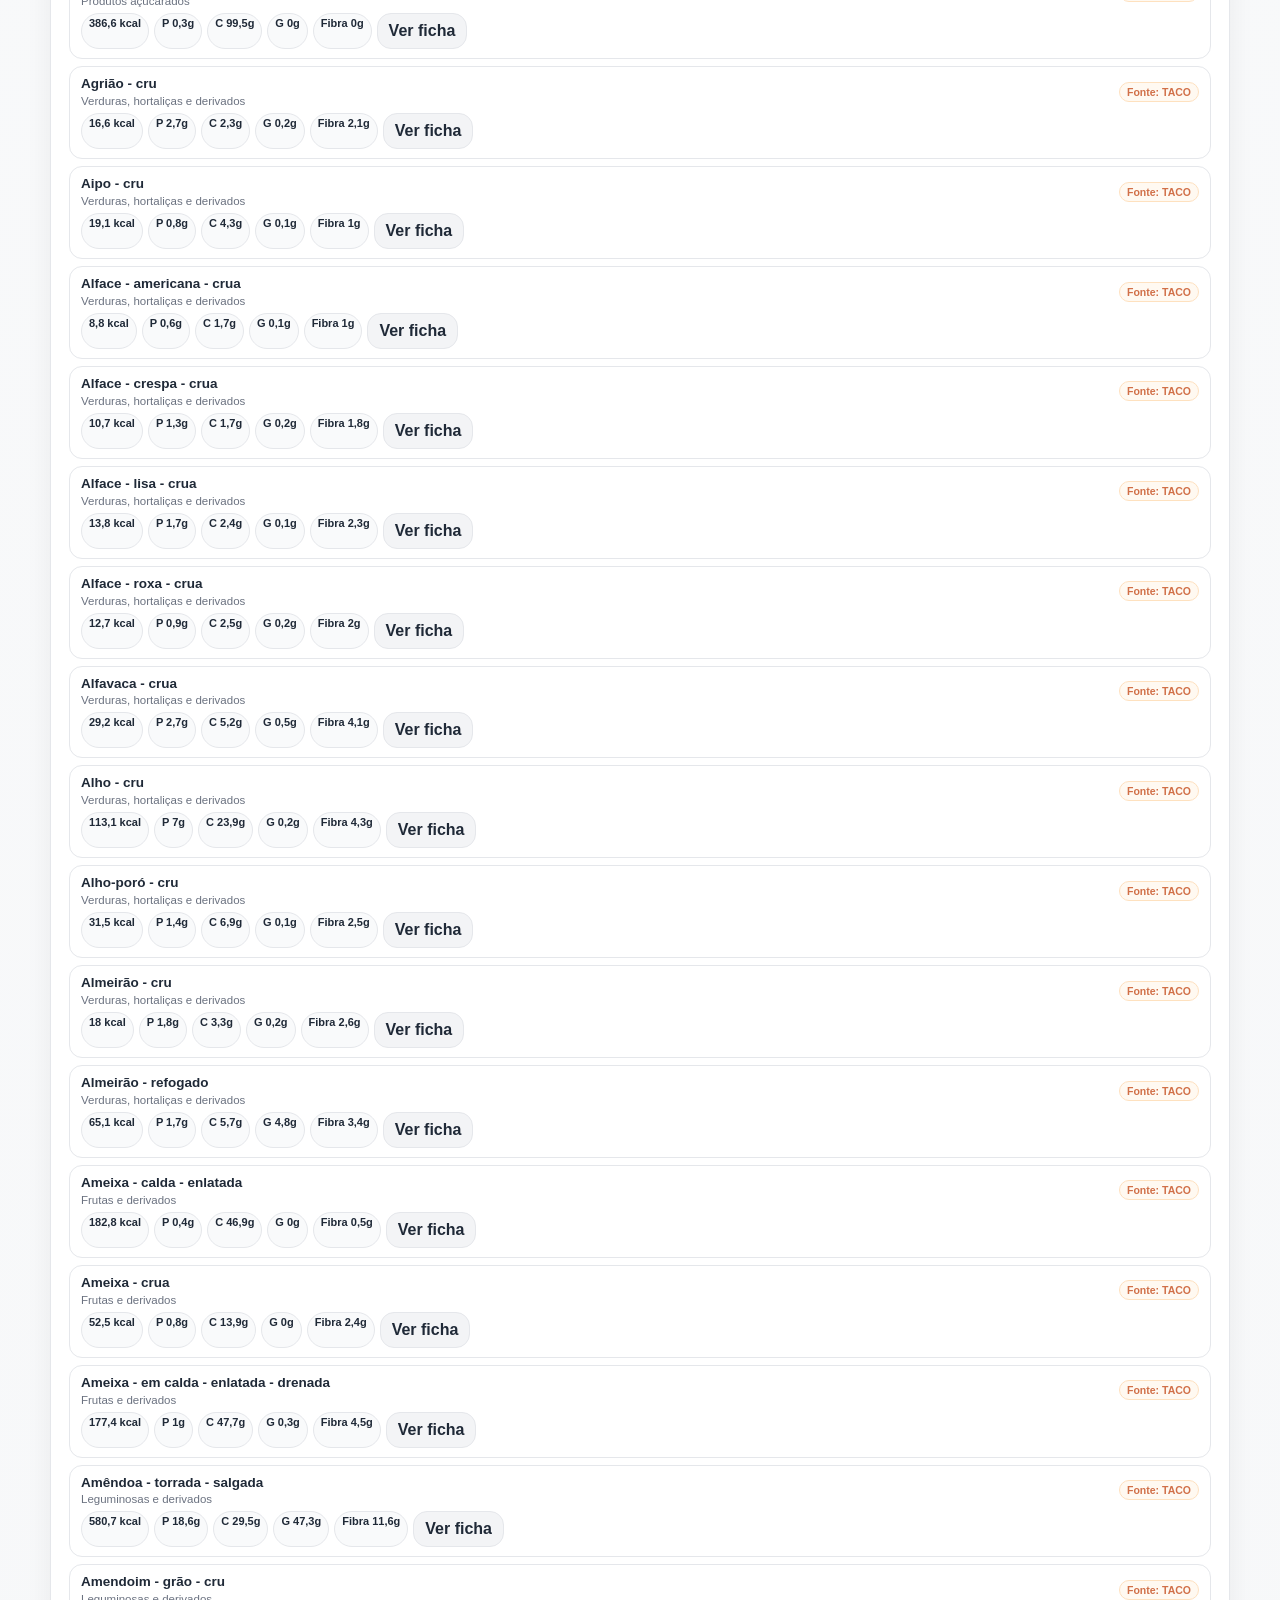
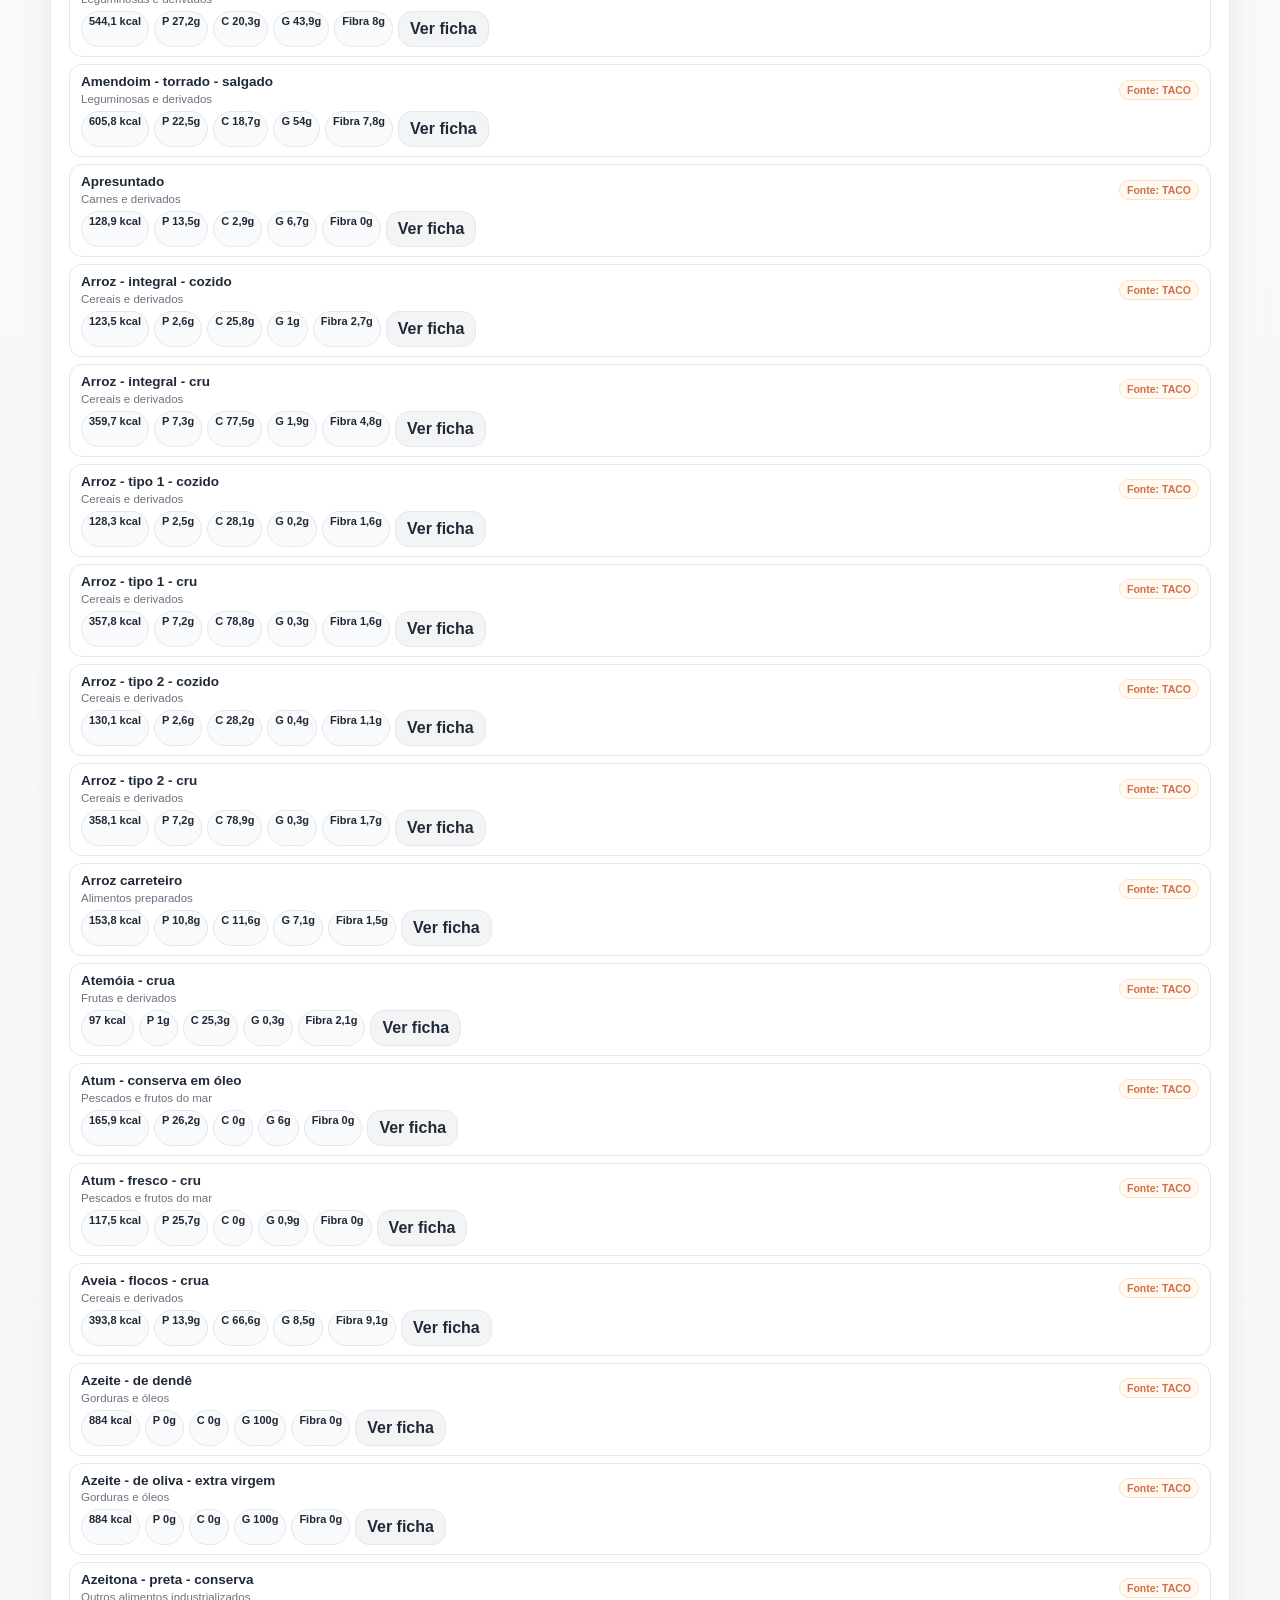
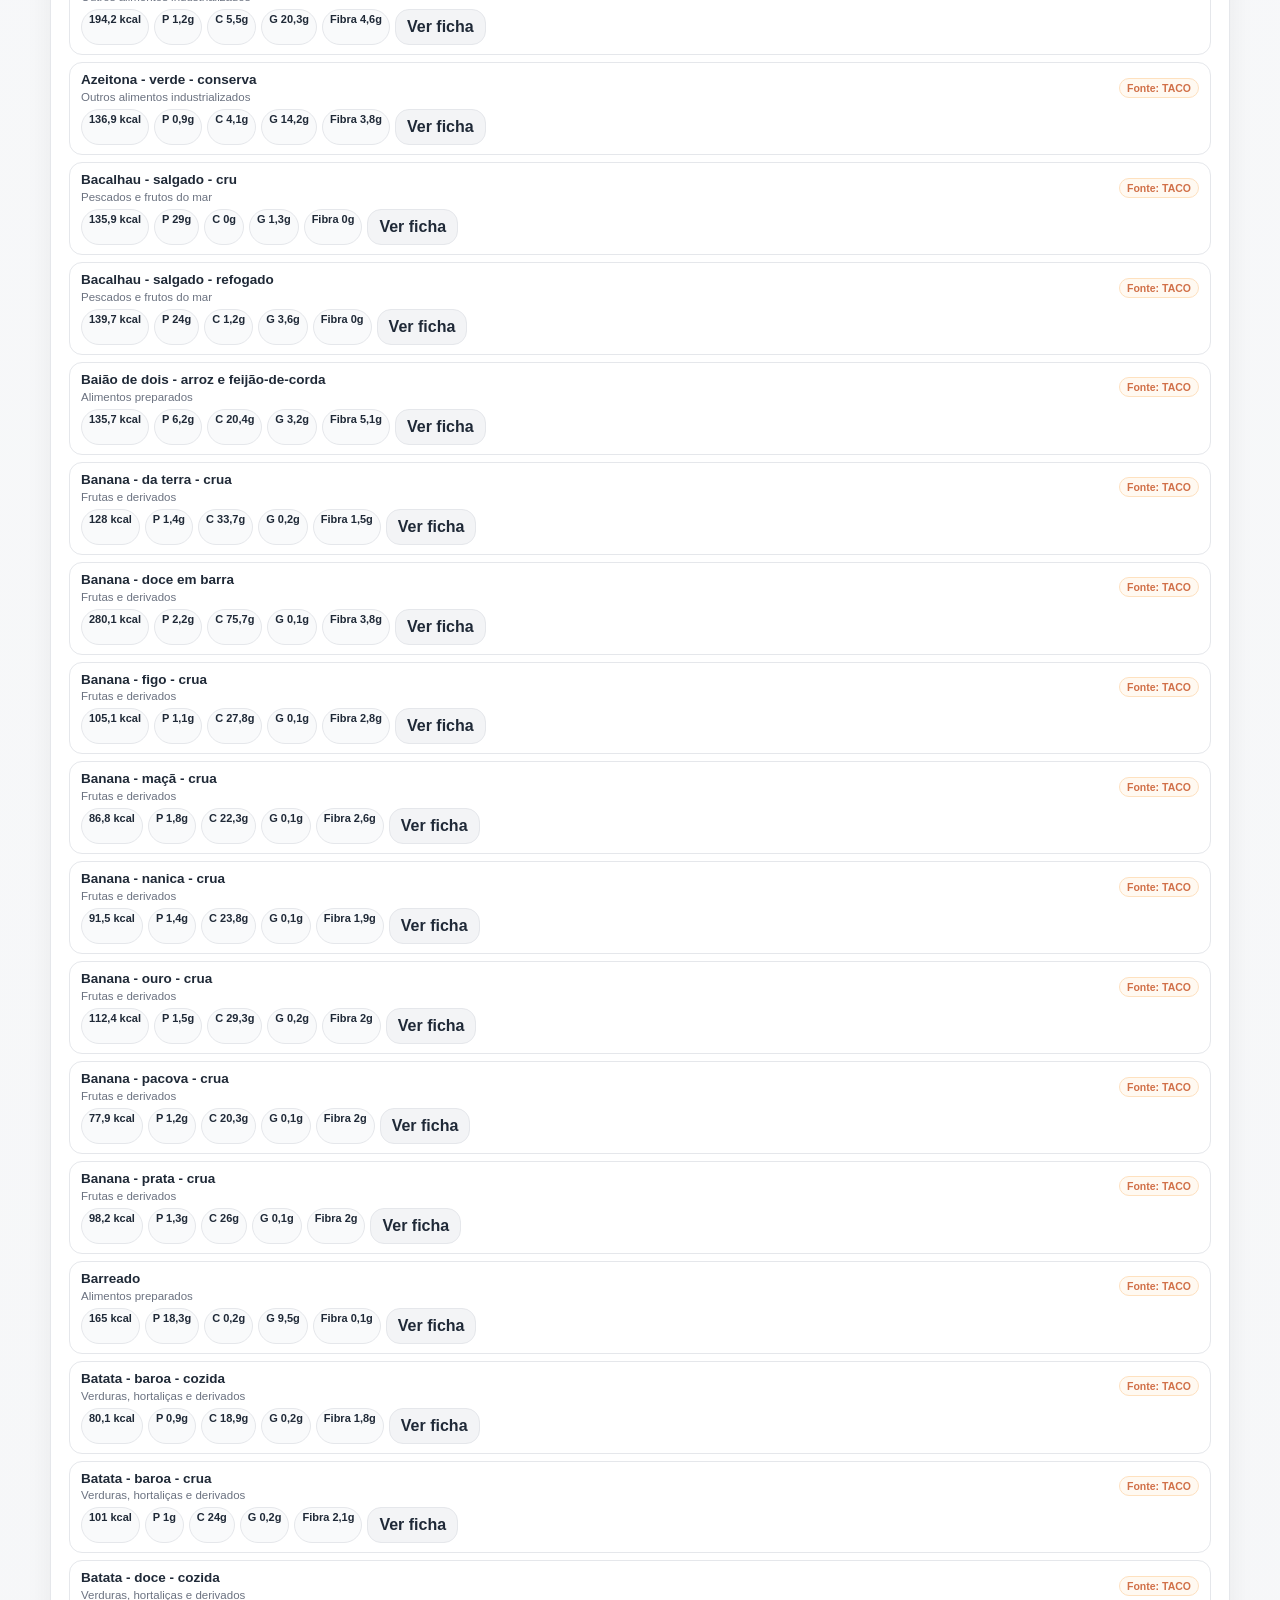
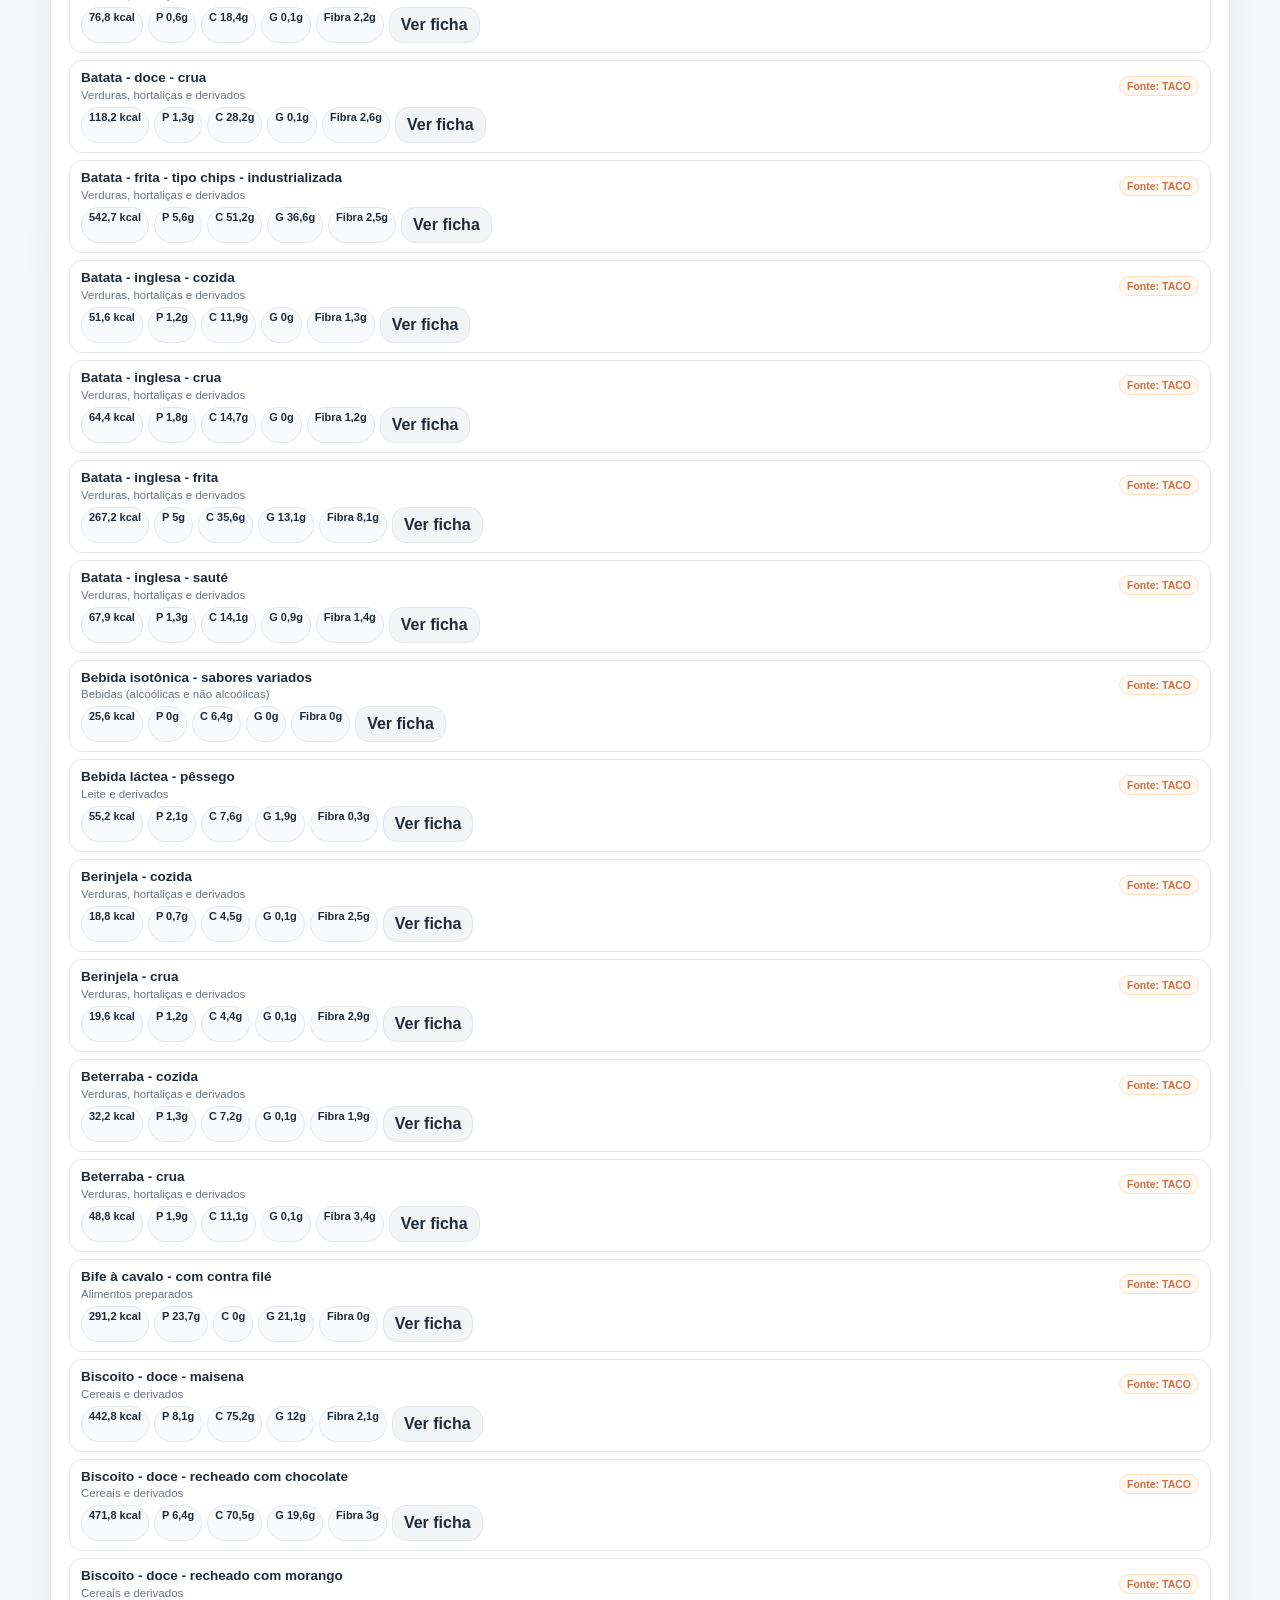
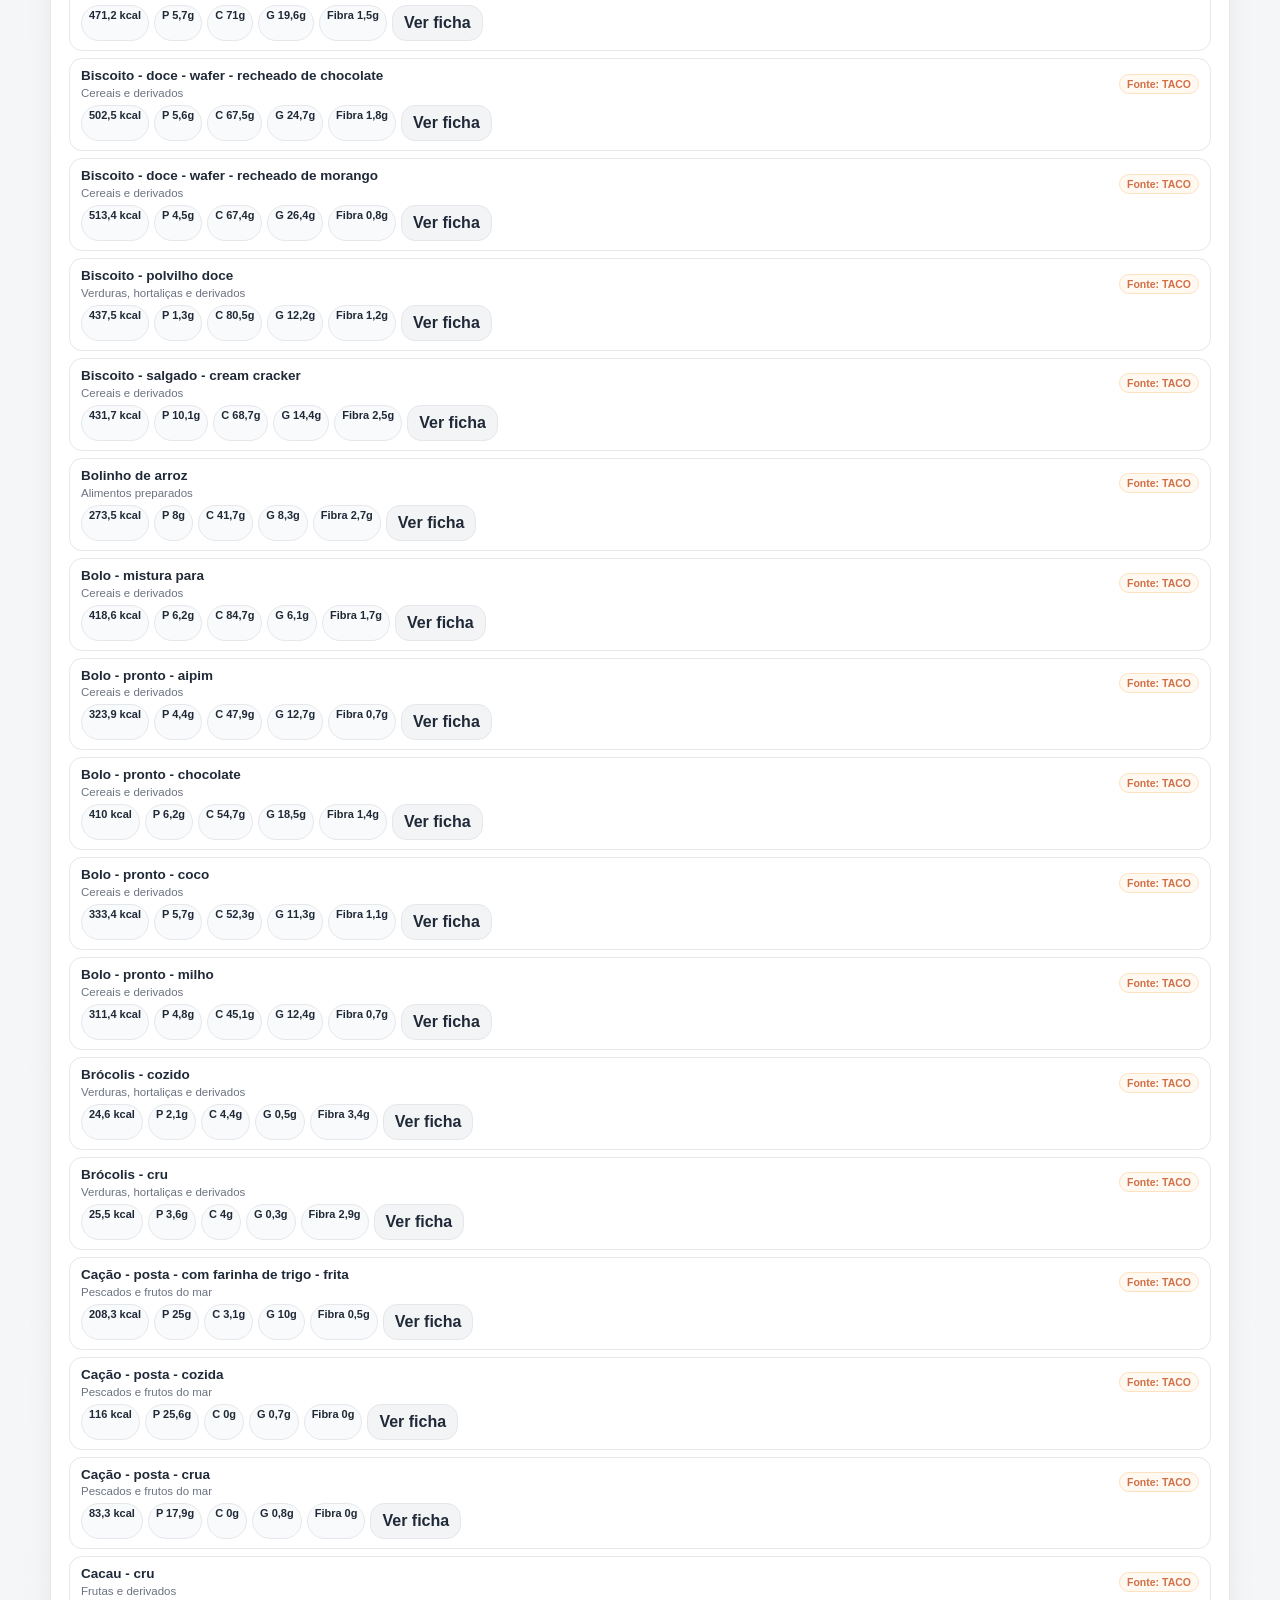
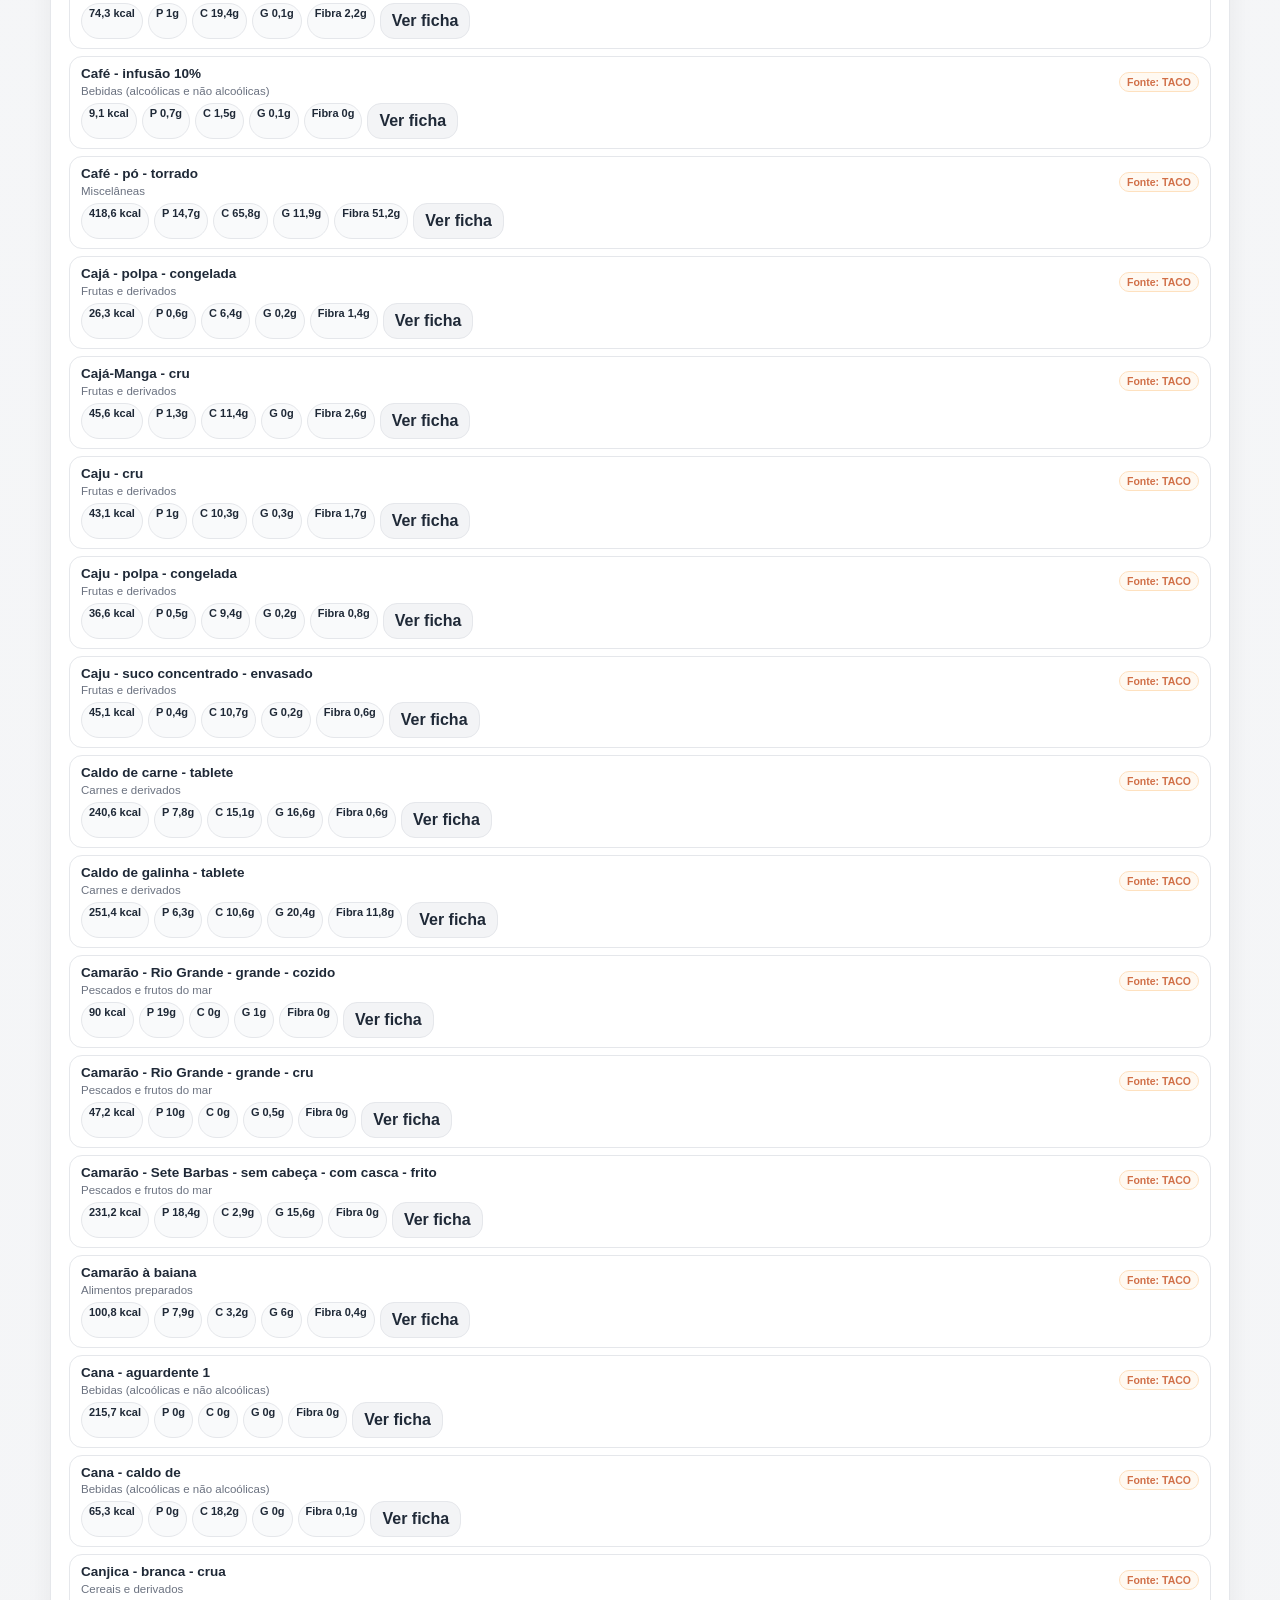
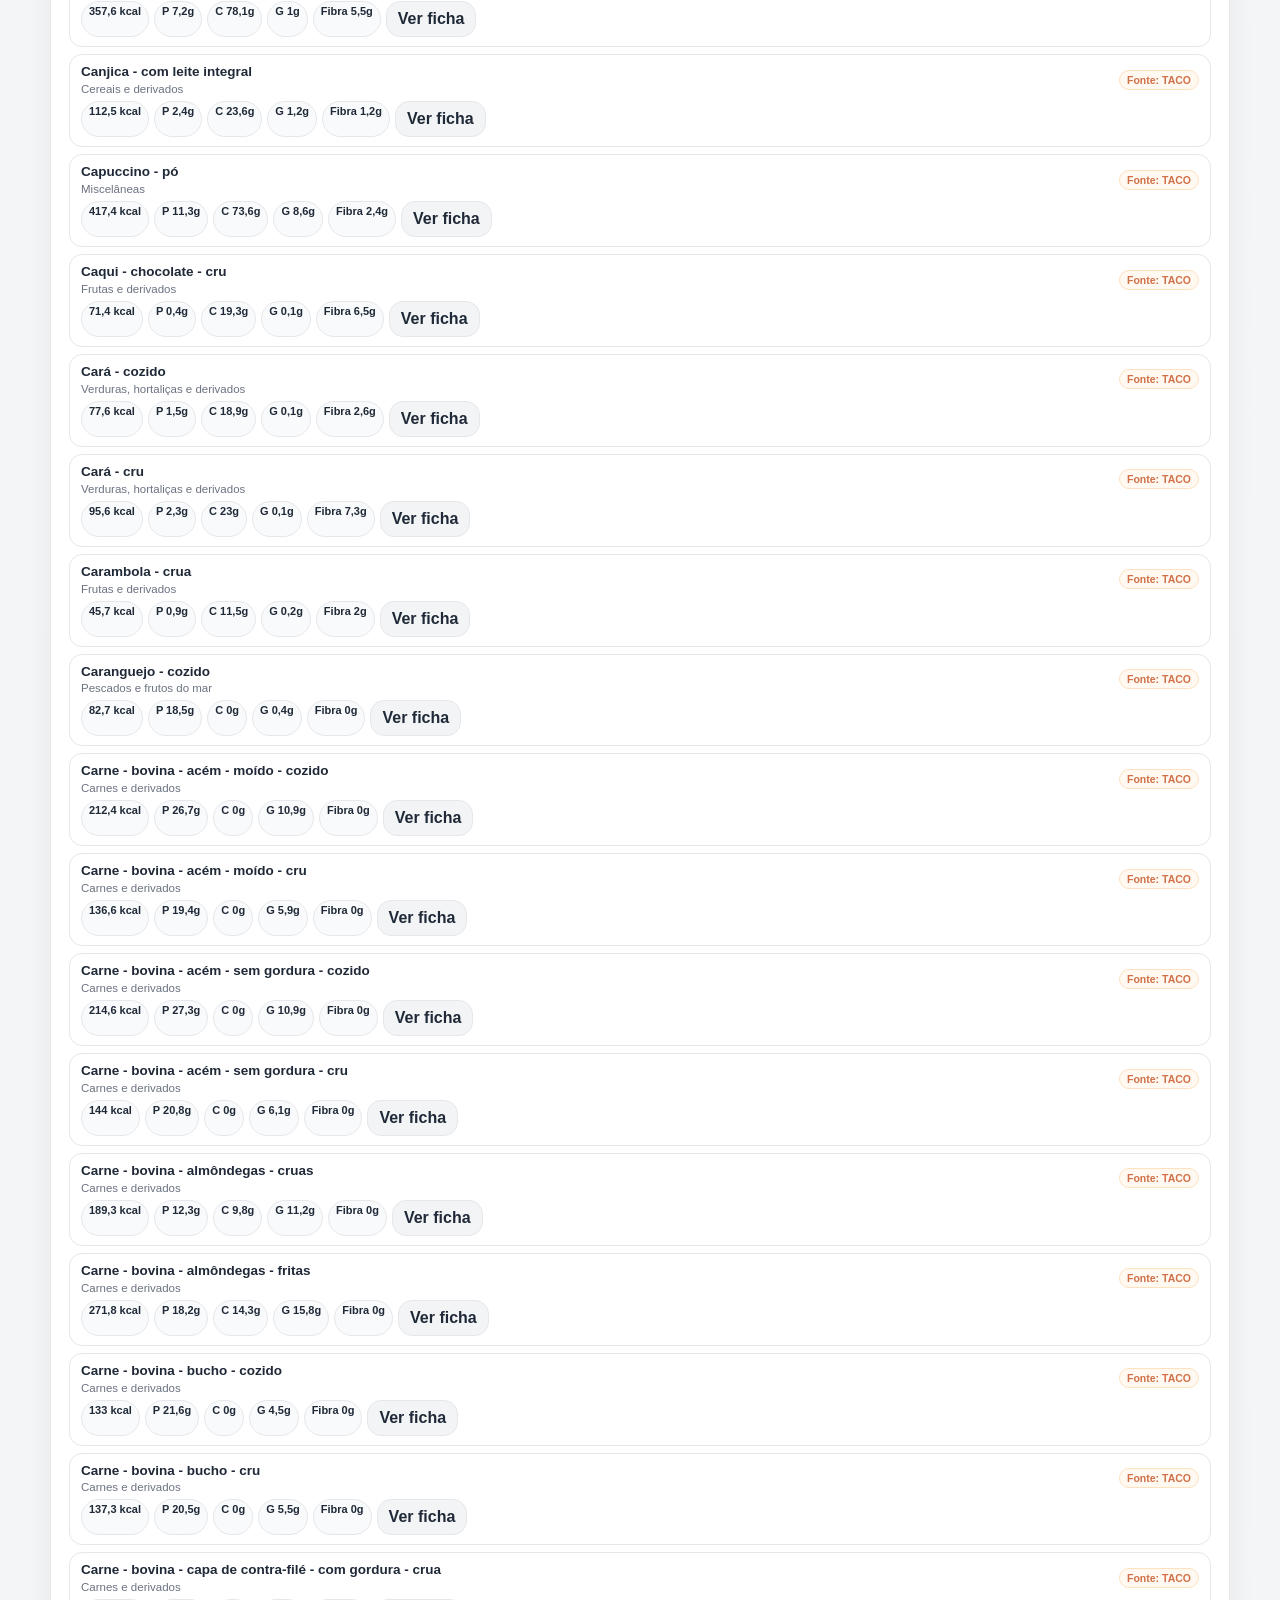
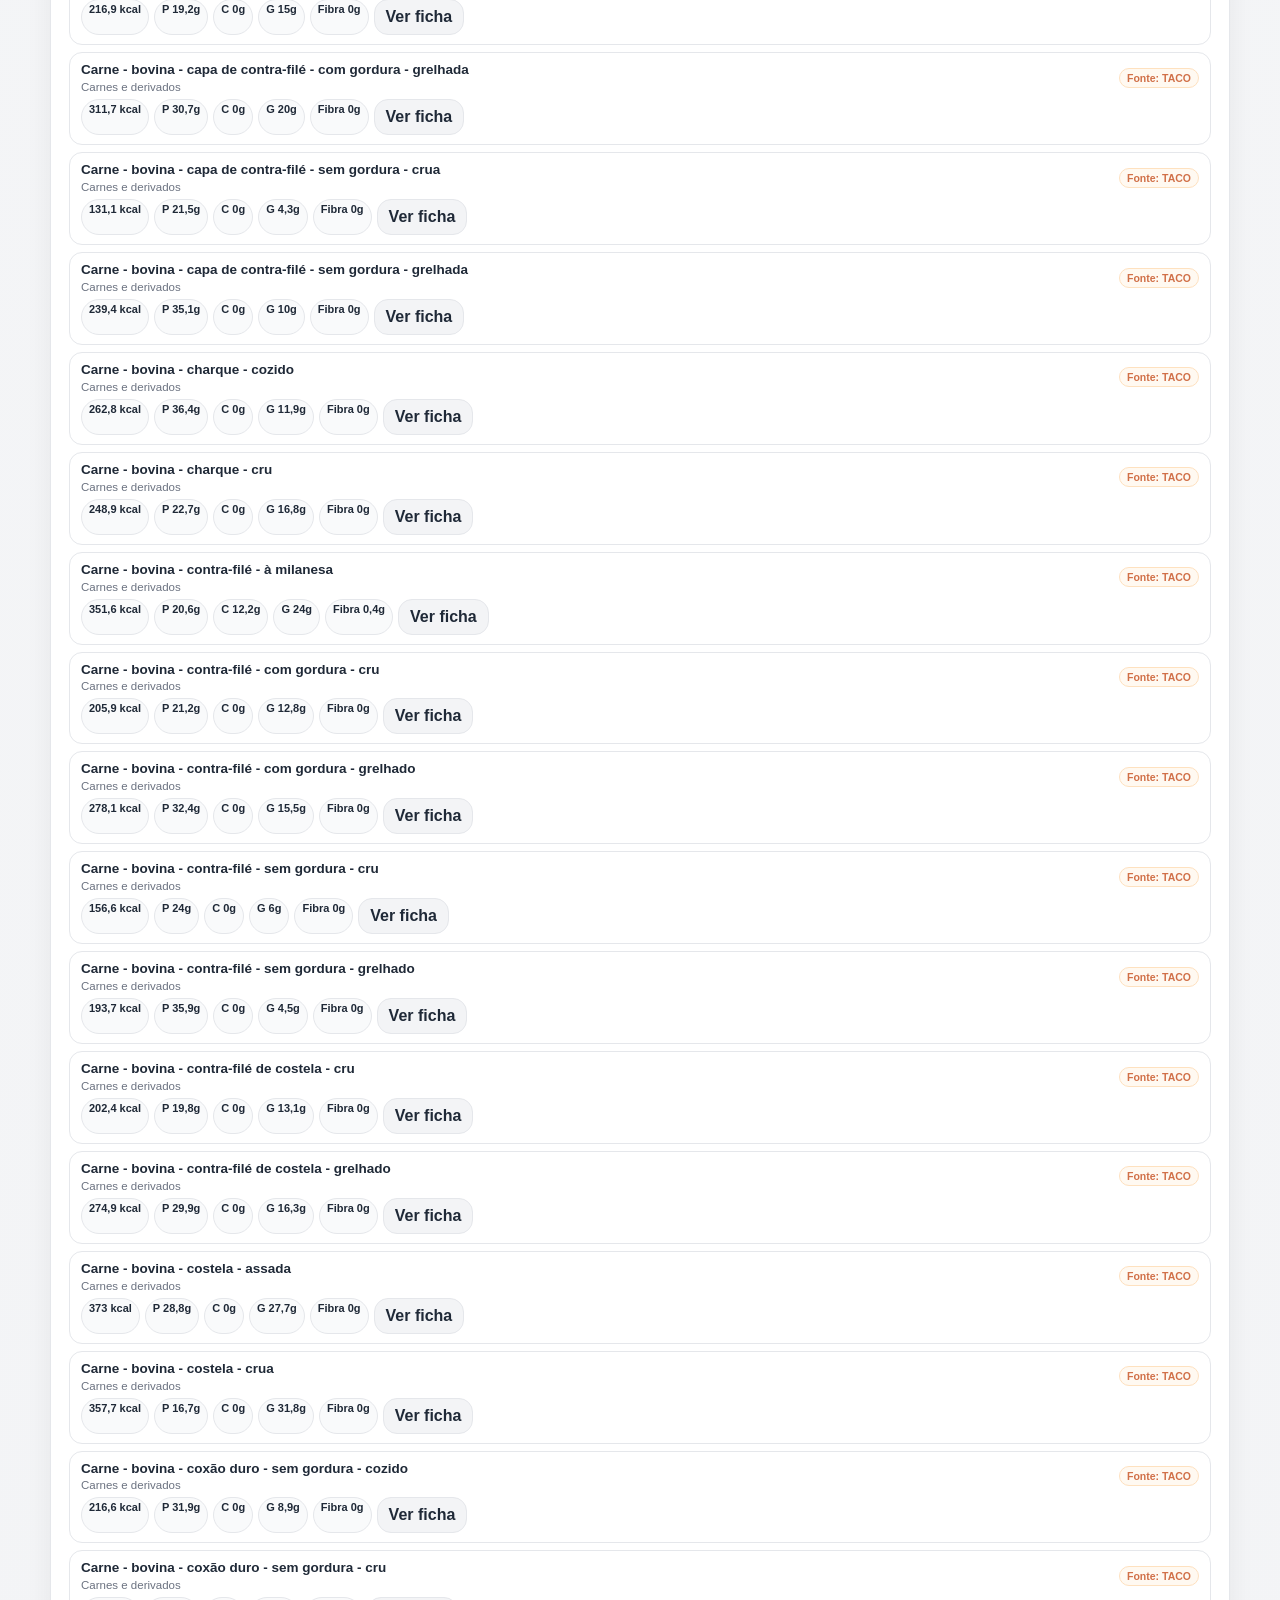
==== commit 9c293907: "Update alimentos.html" ====
--- a/alimentos.html
+++ b/alimentos.html
@@ -67,6 +67,192 @@
 .medida{background:#fff;border:1px solid var(--line);border-radius:12px;padding:8px;margin-top:6px;font-size:12px}
 .medida b{display:block}
 .empty{background:#f9fafb;border:1px dashed #d1d5db;border-radius:18px;padding:18px;text-align:center;color:var(--muted);font-size:14px}
+
+/* ===== FICHA MODAL DO ALIMENTO ===== */
+.food-modal-back{
+  display:none;
+  position:fixed;
+  inset:0;
+  background:rgba(15,23,42,.42);
+  z-index:999;
+  align-items:center;
+  justify-content:center;
+  padding:18px;
+}
+
+.food-modal-back.open{
+  display:flex;
+}
+
+.food-modal{
+  width:min(760px, 96vw);
+  max-height:88vh;
+  overflow:auto;
+  background:#fff;
+  border-radius:24px;
+  border:1px solid #e5e7eb;
+  box-shadow:0 30px 80px rgba(15,23,42,.25);
+  padding:18px;
+}
+
+.food-modal-head{
+  display:flex;
+  justify-content:space-between;
+  gap:14px;
+  align-items:flex-start;
+  margin-bottom:12px;
+}
+
+.food-modal-head h2{
+  margin:0;
+  font-size:22px;
+  line-height:1.2;
+  color:#111827;
+}
+
+.food-modal-sub{
+  margin:8px 0 0;
+  color:#64748b;
+  font-size:13px;
+}
+
+.modal-close{
+  background:#f3f4f6;
+  color:#111827;
+  border:1px solid #e5e7eb;
+  border-radius:14px;
+  padding:9px 12px;
+  cursor:pointer;
+  font-weight:700;
+}
+
+.modal-close:hover{
+  background:#e5e7eb;
+}
+
+.ficha-grid{
+  display:grid;
+  grid-template-columns:repeat(3,1fr);
+  gap:10px;
+  margin:14px 0;
+}
+
+.ficha-box{
+  border:1px solid #e5e7eb;
+  border-radius:16px;
+  padding:12px;
+  background:#fff;
+}
+
+.ficha-box span{
+  display:block;
+  font-size:12px;
+  color:#64748b;
+  margin-bottom:5px;
+}
+
+.ficha-box b{
+  font-size:17px;
+  color:#111827;
+}
+
+.ficha-chart{
+  background:#fbfdfb;
+  border:1px solid #e5e7eb;
+  border-radius:18px;
+  padding:14px;
+  margin:12px 0;
+}
+
+.ficha-chart h3{
+  margin:0 0 12px;
+  font-size:17px;
+}
+
+.chart-row{
+  display:grid;
+  grid-template-columns:105px 1fr 62px;
+  gap:10px;
+  align-items:center;
+  margin:9px 0;
+  font-size:13px;
+}
+
+.chart-track{
+  height:12px;
+  background:#eef2ee;
+  border-radius:999px;
+  overflow:hidden;
+}
+
+.chart-fill{
+  height:100%;
+  width:0%;
+  border-radius:999px;
+  background:#16a34a;
+}
+
+.chart-fill.carbo{background:#f59e0b}
+.chart-fill.gordura{background:#dc6464}
+.chart-fill.fibra{background:#3b82f6}
+
+.ficha-actions{
+  display:flex;
+  flex-wrap:wrap;
+  gap:9px;
+  margin:13px 0;
+}
+
+.ficha-table{
+  width:100%;
+  border-collapse:separate;
+  border-spacing:0;
+  border:1px solid #e5e7eb;
+  border-radius:16px;
+  overflow:hidden;
+  margin-top:12px;
+}
+
+.ficha-table th{
+  background:#f8fafc;
+  color:#0f172a;
+  text-align:left;
+  padding:10px;
+  font-size:13px;
+}
+
+.ficha-table td{
+  border-top:1px solid #e5e7eb;
+  padding:10px;
+  font-size:13px;
+}
+
+.ficha-medidas{
+  margin-top:14px;
+}
+
+.ficha-medida-item{
+  border:1px solid #e5e7eb;
+  border-radius:14px;
+  padding:10px;
+  margin-top:8px;
+  background:#f9fafb;
+  font-size:13px;
+}
+
+@media(max-width:700px){
+  .food-modal{
+    max-height:92vh;
+    padding:14px;
+  }
+  .ficha-grid{
+    grid-template-columns:1fr 1fr;
+  }
+  .chart-row{
+    grid-template-columns:85px 1fr 52px;
+  }
+}
+
 @media(max-width:900px){
   header{position:static}.head{align-items:flex-start;flex-direction:column}
   main{padding:14px}.grid4,.grid2,.statusGrid{grid-template-columns:1fr}
@@ -143,6 +329,13 @@
   <div id="resultados"><div class="empty">Aguarde o carregamento automático ou use o carregamento manual.</div></div>
 </section>
 </main>
+
+
+<div class="food-modal-back" id="foodFichaModal" onclick="if(event.target.id==='foodFichaModal') closeFoodModal()">
+  <div class="food-modal">
+    <div id="foodFichaBody"></div>
+  </div>
+</div>
 
 <script>
 const TBCA_URLS = ["./tbca_pronto.json","./tbca.json","./TBCA.json","./alimentos_tbca.json","./tbca_amigavel.json"];
@@ -351,7 +544,6 @@
 
 function card(a){
   const cls = a.fonte==="TBCA" ? "tbca" : "taco";
-  const id = ("det_"+a.id).replace(/[^a-zA-Z0-9_]/g,"");
 
   return `<div class="food">
     <div class="foodTop">
@@ -369,30 +561,97 @@
       <span class="macro">C ${fmt(a.carbo)}g</span>
       <span class="macro">G ${fmt(a.gordura)}g</span>
       <span class="macro">Fibra ${fmt(a.fibra)}g</span>
-    </div>
-
-    <button class="light" onclick="document.getElementById('${id}').classList.toggle('open')">Ver detalhes</button>
-
-    <div id="${id}" class="details">
-      <div class="detailGrid">
-        <div class="detail"><b>${fmt(a.kcal)}</b><span>Energia kcal</span></div>
-        <div class="detail"><b>${fmt(a.proteina)}g</b><span>Proteína</span></div>
-        <div class="detail"><b>${fmt(a.carbo)}g</b><span>Carboidrato</span></div>
-        <div class="detail"><b>${fmt(a.gordura)}g</b><span>Gorduras</span></div>
-        <div class="detail"><b>${fmt(a.fibra)}g</b><span>Fibra</span></div>
-        <div class="detail"><b>${fmt(a.sodio)}mg</b><span>Sódio</span></div>
-        <div class="detail"><b>${fmt(a.colesterol)}mg</b><span>Colesterol</span></div>
-        <div class="detail"><b>${fmt(a.calcio)}mg</b><span>Cálcio</span></div>
-        <div class="detail"><b>${fmt(a.ferro)}mg</b><span>Ferro</span></div>
-        <div class="detail"><b>${fmt(a.vitamina_c)}mg</b><span>Vitamina C</span></div>
-        <div class="detail"><b>${fmt(a.vitamina_b6)}mg</b><span>Vitamina B6</span></div>
-        <div class="detail"><b>${fmt(a.vitamina_b12)}mcg</b><span>Vitamina B12</span></div>
-        <div class="detail"><b>${fmt(a.zinco)}mg</b><span>Zinco</span></div>
-      </div>
-      ${medidasHtml(a)}
+      <button class="light" onclick="openFoodModal('${a.id}')">Ver ficha</button>
     </div>
   </div>`;
 }
+
+function pct(valor, max){
+  valor = num(valor);
+  max = Math.max(num(max), 1);
+  return Math.min(100, Math.round((valor / max) * 100));
+}
+
+function modalMedidasHtml(a){
+  if(a.fonte !== "TBCA" || !a.medidas || !a.medidas.length) return "";
+
+  const itens = a.medidas.slice(0,6).map(m=>{
+    const n = m.nutrientes || {};
+    return `<div class="ficha-medida-item">
+      <b>${m.rotulo || m.nome || "Medida"}</b>
+      kcal ${fmt(n.kcal)} | P ${fmt(n.proteina)}g | C ${fmt(n.carbo)}g | G ${fmt(n.gordura)}g | Fibra ${fmt(n.fibra)}g
+    </div>`;
+  }).join("");
+
+  return `<div class="ficha-medidas"><h3 style="font-size:17px;margin:0 0 8px;">Medidas caseiras</h3>${itens}</div>`;
+}
+
+function openFoodModal(id){
+  const a = todos.find(x => String(x.id) === String(id));
+  if(!a) return;
+
+  const maxMacro = Math.max(num(a.proteina), num(a.carbo), num(a.gordura), num(a.fibra), 1);
+
+  document.getElementById("foodFichaBody").innerHTML = `
+    <div class="food-modal-head">
+      <div>
+        <h2>${a.nome}</h2>
+        <p class="food-modal-sub">${a.grupo} • ${a.fonte} • valores aproximados por 100g</p>
+        ${a.tipo ? `<p class="food-modal-sub">${a.tipo}</p>` : ""}
+      </div>
+      <button class="modal-close" onclick="closeFoodModal()">Fechar</button>
+    </div>
+
+    <div class="ficha-grid">
+      <div class="ficha-box"><span>Calorias</span><b>${fmt(a.kcal)} kcal</b></div>
+      <div class="ficha-box"><span>Proteínas</span><b>${fmt(a.proteina)} g</b></div>
+      <div class="ficha-box"><span>Carboidratos</span><b>${fmt(a.carbo)} g</b></div>
+      <div class="ficha-box"><span>Gorduras</span><b>${fmt(a.gordura)} g</b></div>
+      <div class="ficha-box"><span>Fibras</span><b>${fmt(a.fibra)} g</b></div>
+      <div class="ficha-box"><span>Colesterol</span><b>${fmt(a.colesterol)} mg</b></div>
+    </div>
+
+    <div class="ficha-chart">
+      <h3>Gráfico nutricional</h3>
+      <div class="chart-row"><span>Proteínas</span><div class="chart-track"><div class="chart-fill" style="width:${pct(a.proteina,maxMacro)}%"></div></div><b>${fmt(a.proteina)}g</b></div>
+      <div class="chart-row"><span>Carboidratos</span><div class="chart-track"><div class="chart-fill carbo" style="width:${pct(a.carbo,maxMacro)}%"></div></div><b>${fmt(a.carbo)}g</b></div>
+      <div class="chart-row"><span>Gorduras</span><div class="chart-track"><div class="chart-fill gordura" style="width:${pct(a.gordura,maxMacro)}%"></div></div><b>${fmt(a.gordura)}g</b></div>
+      <div class="chart-row"><span>Fibras</span><div class="chart-track"><div class="chart-fill fibra" style="width:${pct(a.fibra,maxMacro)}%"></div></div><b>${fmt(a.fibra)}g</b></div>
+    </div>
+
+    <div class="ficha-actions">
+      <button onclick="closeFoodModal()">Voltar à lista</button>
+    </div>
+
+    <table class="ficha-table">
+      <thead><tr><th>Nutriente</th><th>Quantidade por 100g</th></tr></thead>
+      <tbody>
+        <tr><td>Energia</td><td>${fmt(a.kcal)} kcal</td></tr>
+        <tr><td>Proteínas</td><td>${fmt(a.proteina)} g</td></tr>
+        <tr><td>Carboidratos</td><td>${fmt(a.carbo)} g</td></tr>
+        <tr><td>Gorduras</td><td>${fmt(a.gordura)} g</td></tr>
+        <tr><td>Fibras</td><td>${fmt(a.fibra)} g</td></tr>
+        <tr><td>Sódio</td><td>${fmt(a.sodio)} mg</td></tr>
+        <tr><td>Colesterol</td><td>${fmt(a.colesterol)} mg</td></tr>
+        <tr><td>Cálcio</td><td>${fmt(a.calcio)} mg</td></tr>
+        <tr><td>Ferro</td><td>${fmt(a.ferro)} mg</td></tr>
+        <tr><td>Vitamina C</td><td>${fmt(a.vitamina_c)} mg</td></tr>
+        <tr><td>Vitamina B6</td><td>${fmt(a.vitamina_b6)} mg</td></tr>
+        <tr><td>Vitamina B12</td><td>${fmt(a.vitamina_b12)} mcg</td></tr>
+        <tr><td>Zinco</td><td>${fmt(a.zinco)} mg</td></tr>
+      </tbody>
+    </table>
+
+    ${modalMedidasHtml(a)}
+  `;
+
+  document.getElementById("foodFichaModal").classList.add("open");
+}
+
+function closeFoodModal(){
+  document.getElementById("foodFichaModal").classList.remove("open");
+}
+
 
 function render(){
   if(!todos.length){
@@ -437,6 +696,10 @@
 manual("fileTbca","TBCA");
 manual("fileTaco","TACO");
 carregarAuto();
+
+document.addEventListener("keydown", function(e){
+  if(e.key === "Escape") closeFoodModal();
+});
 </script>
 </body>
 </html>
